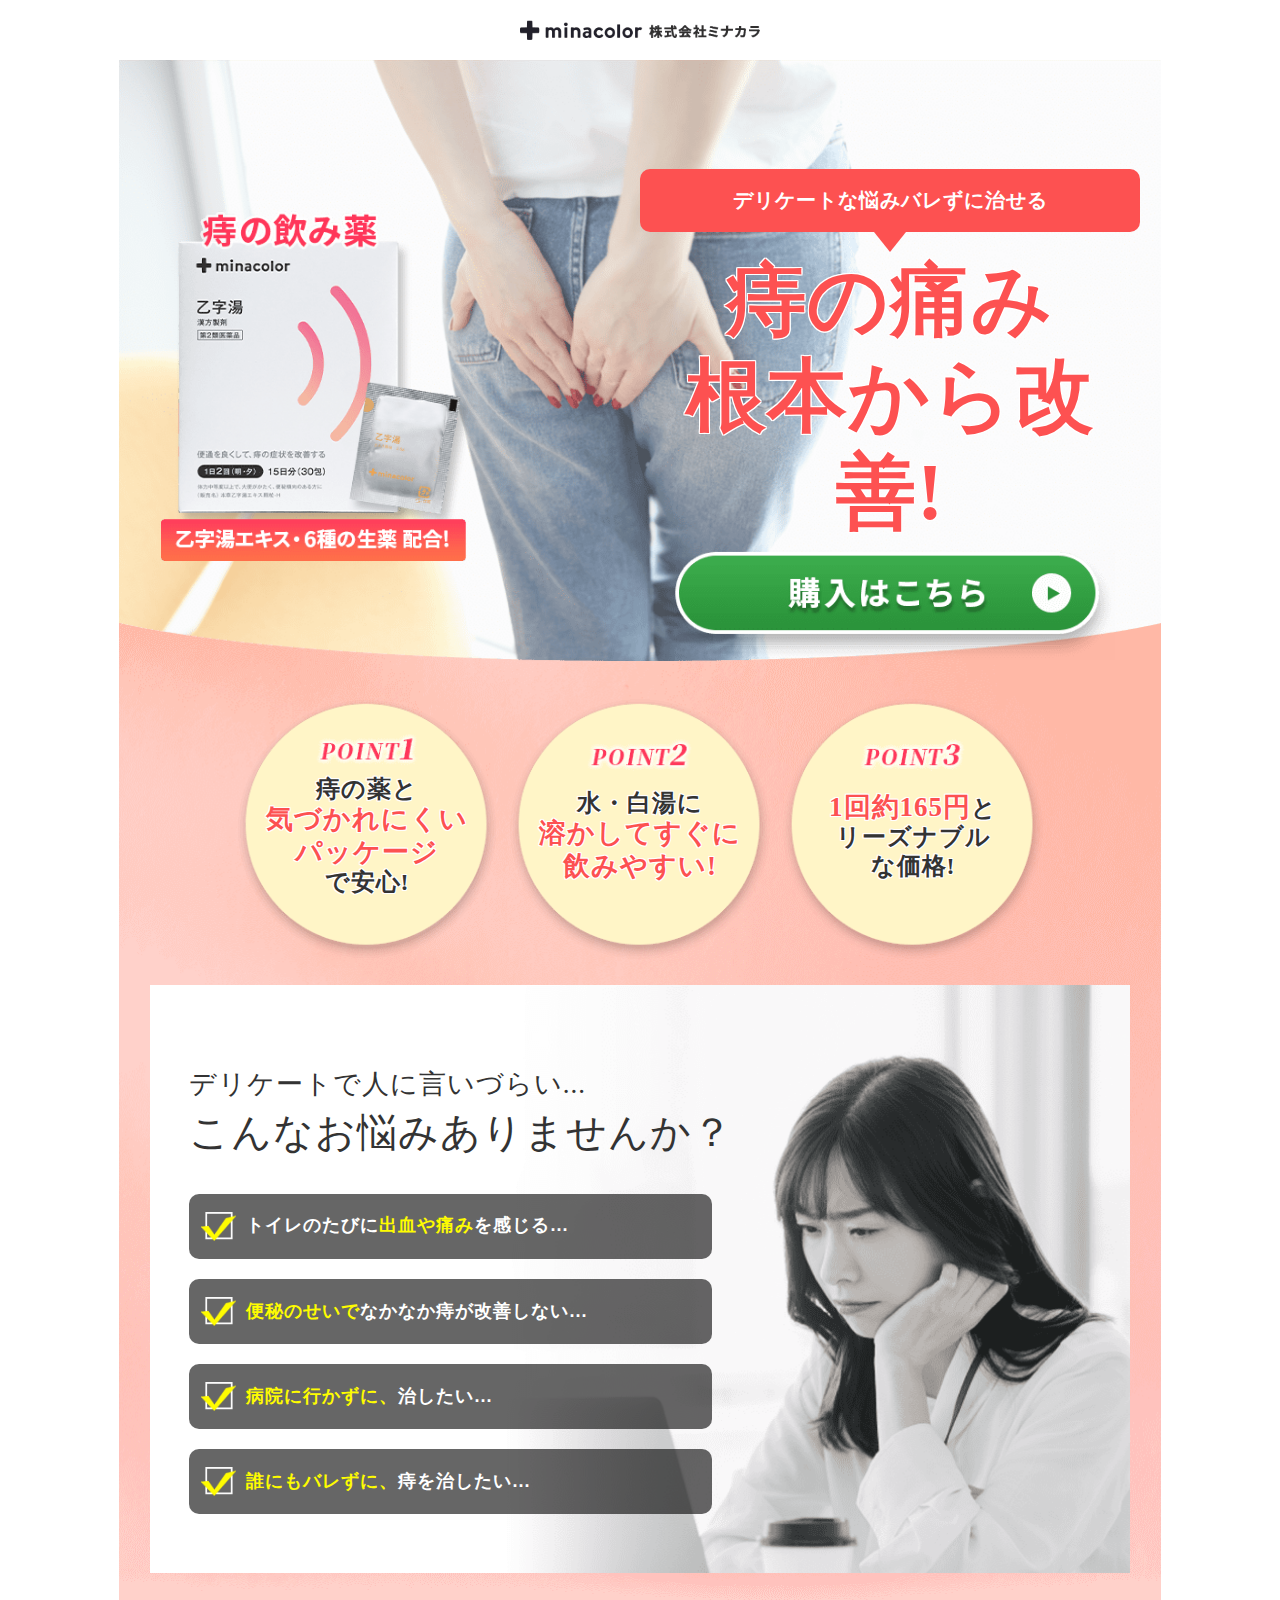
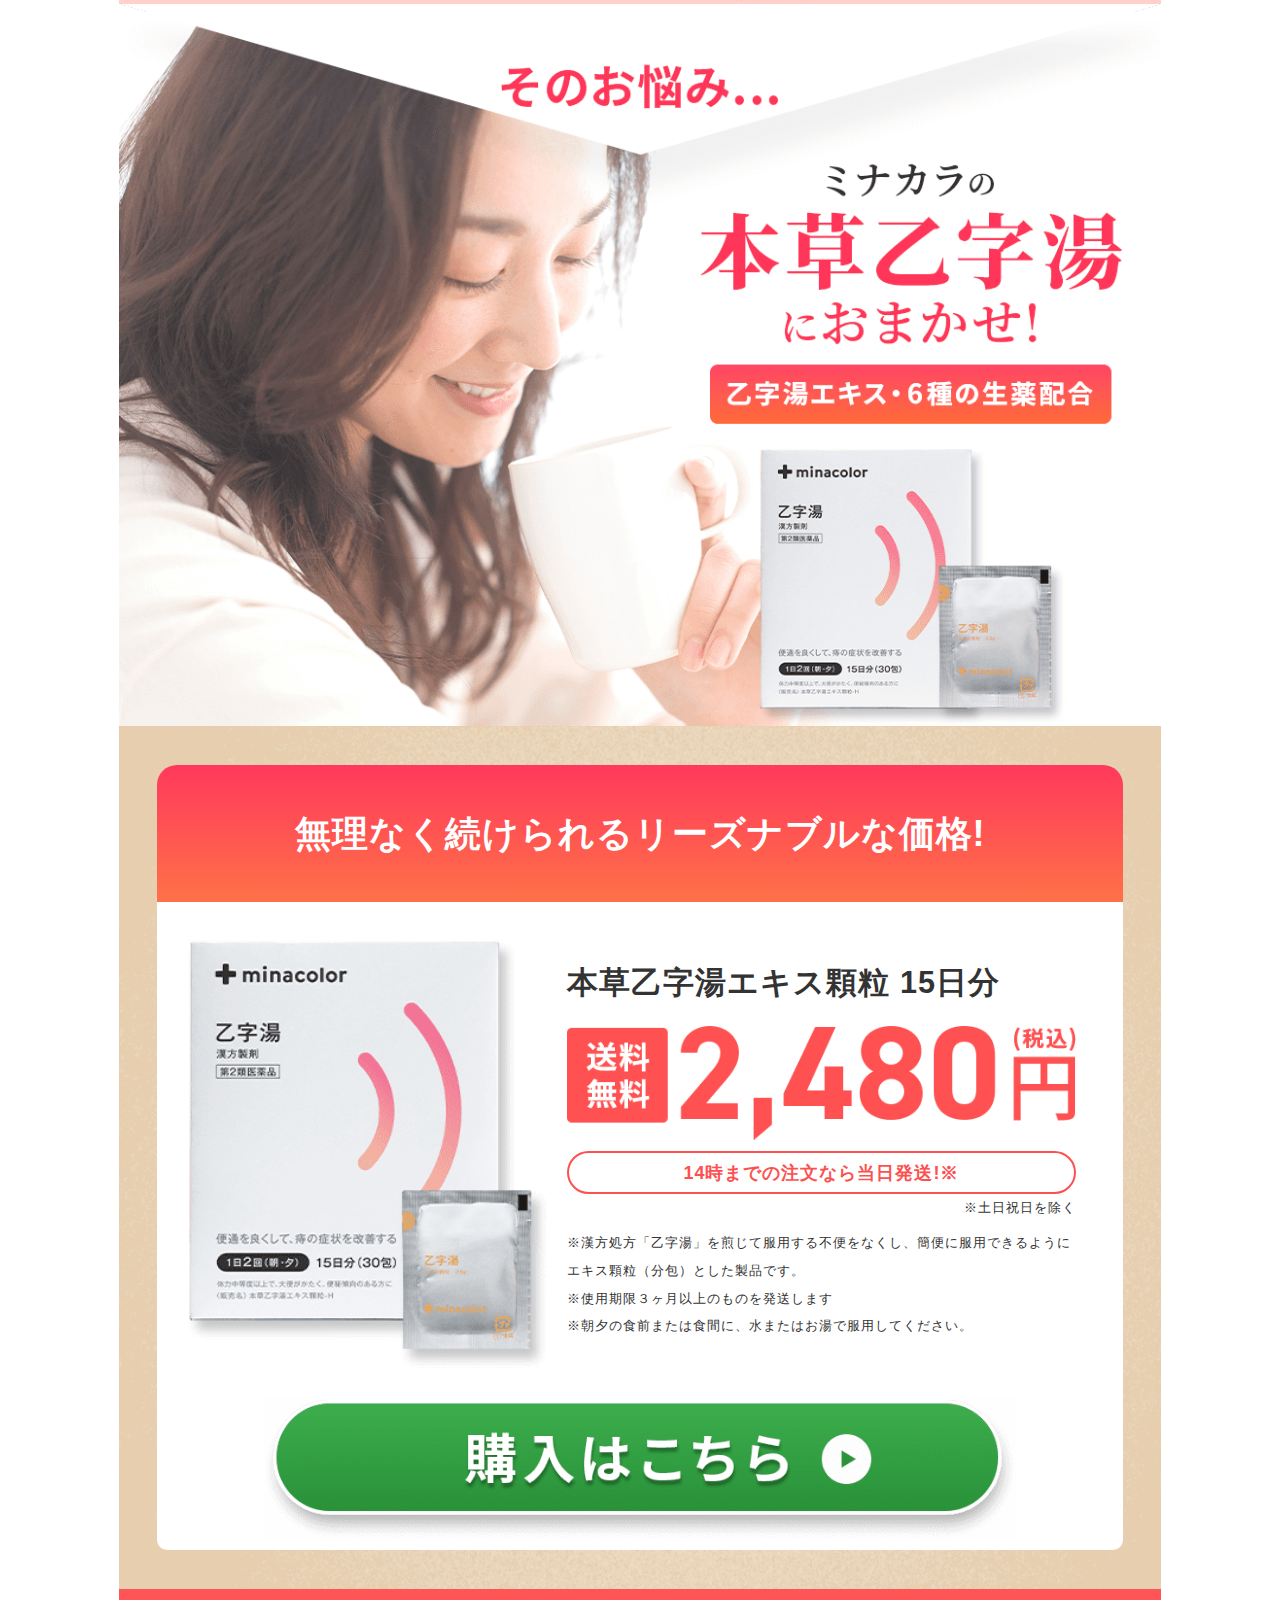
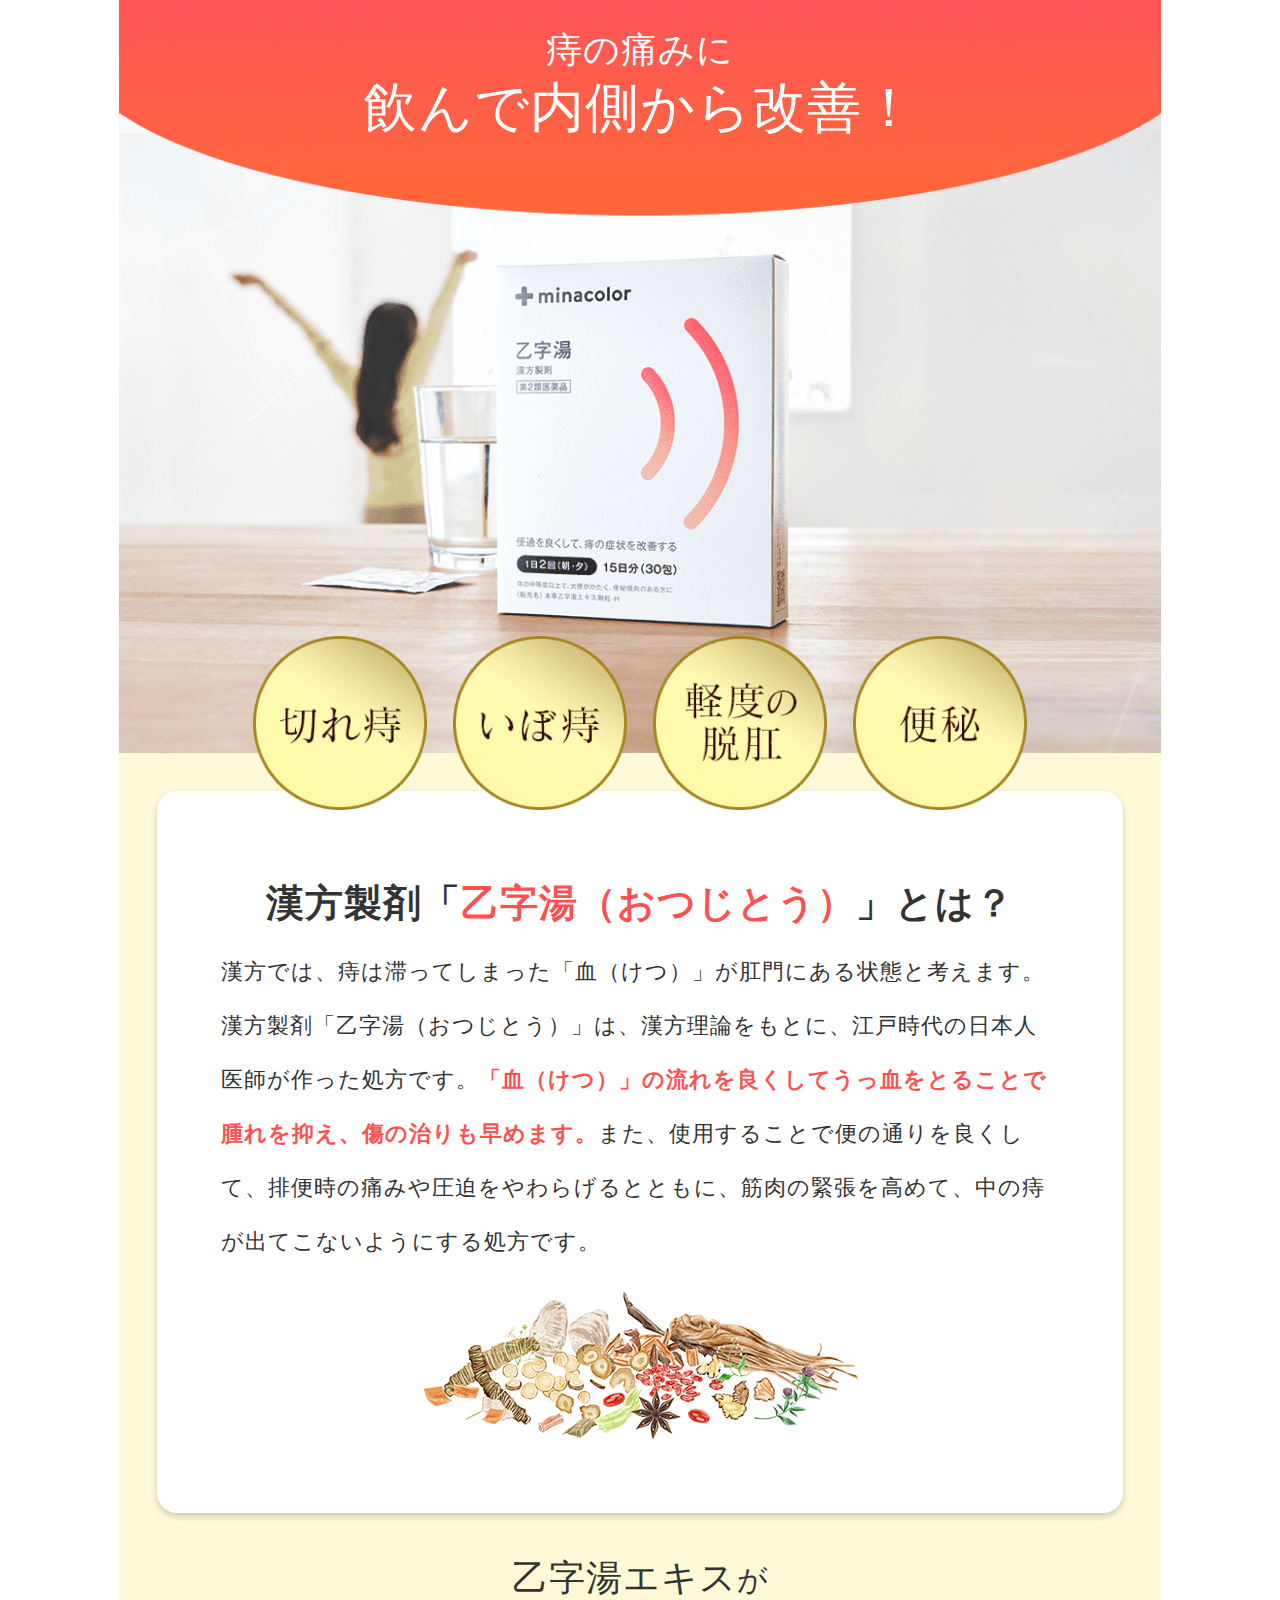
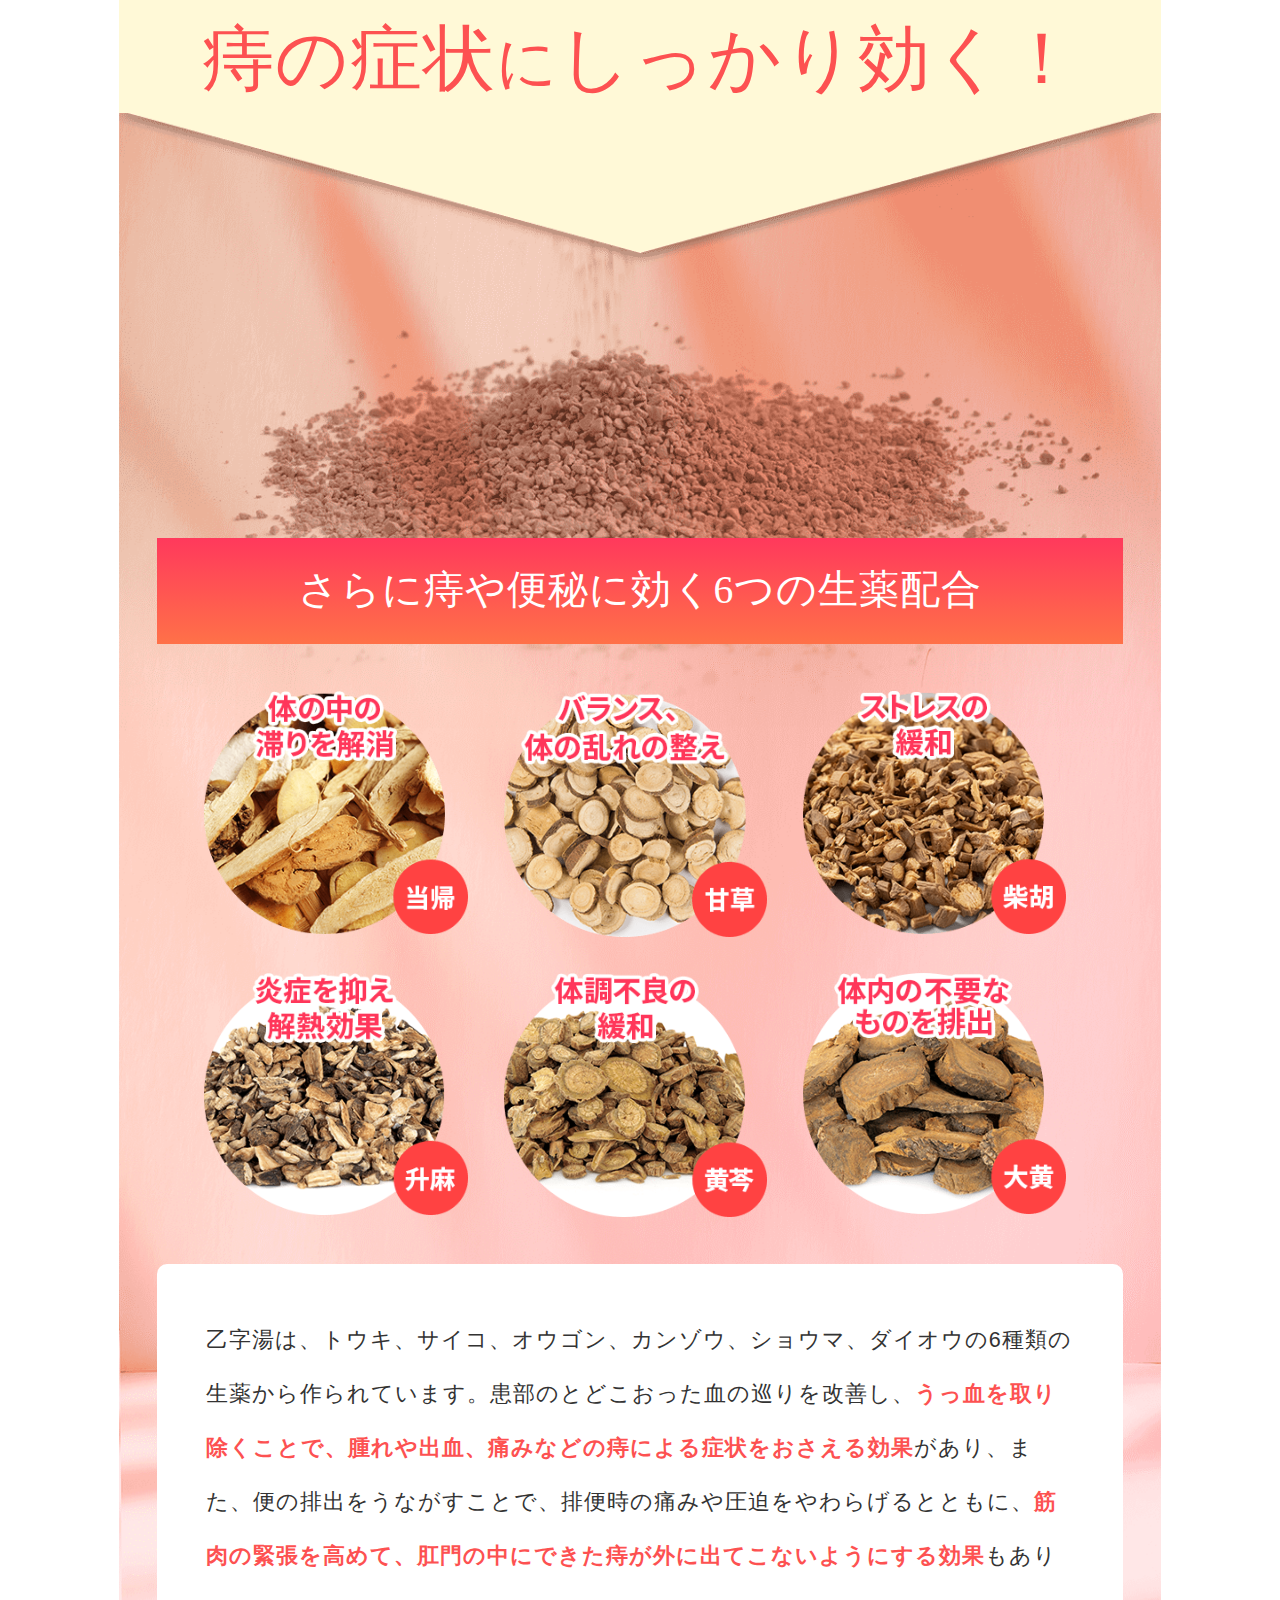
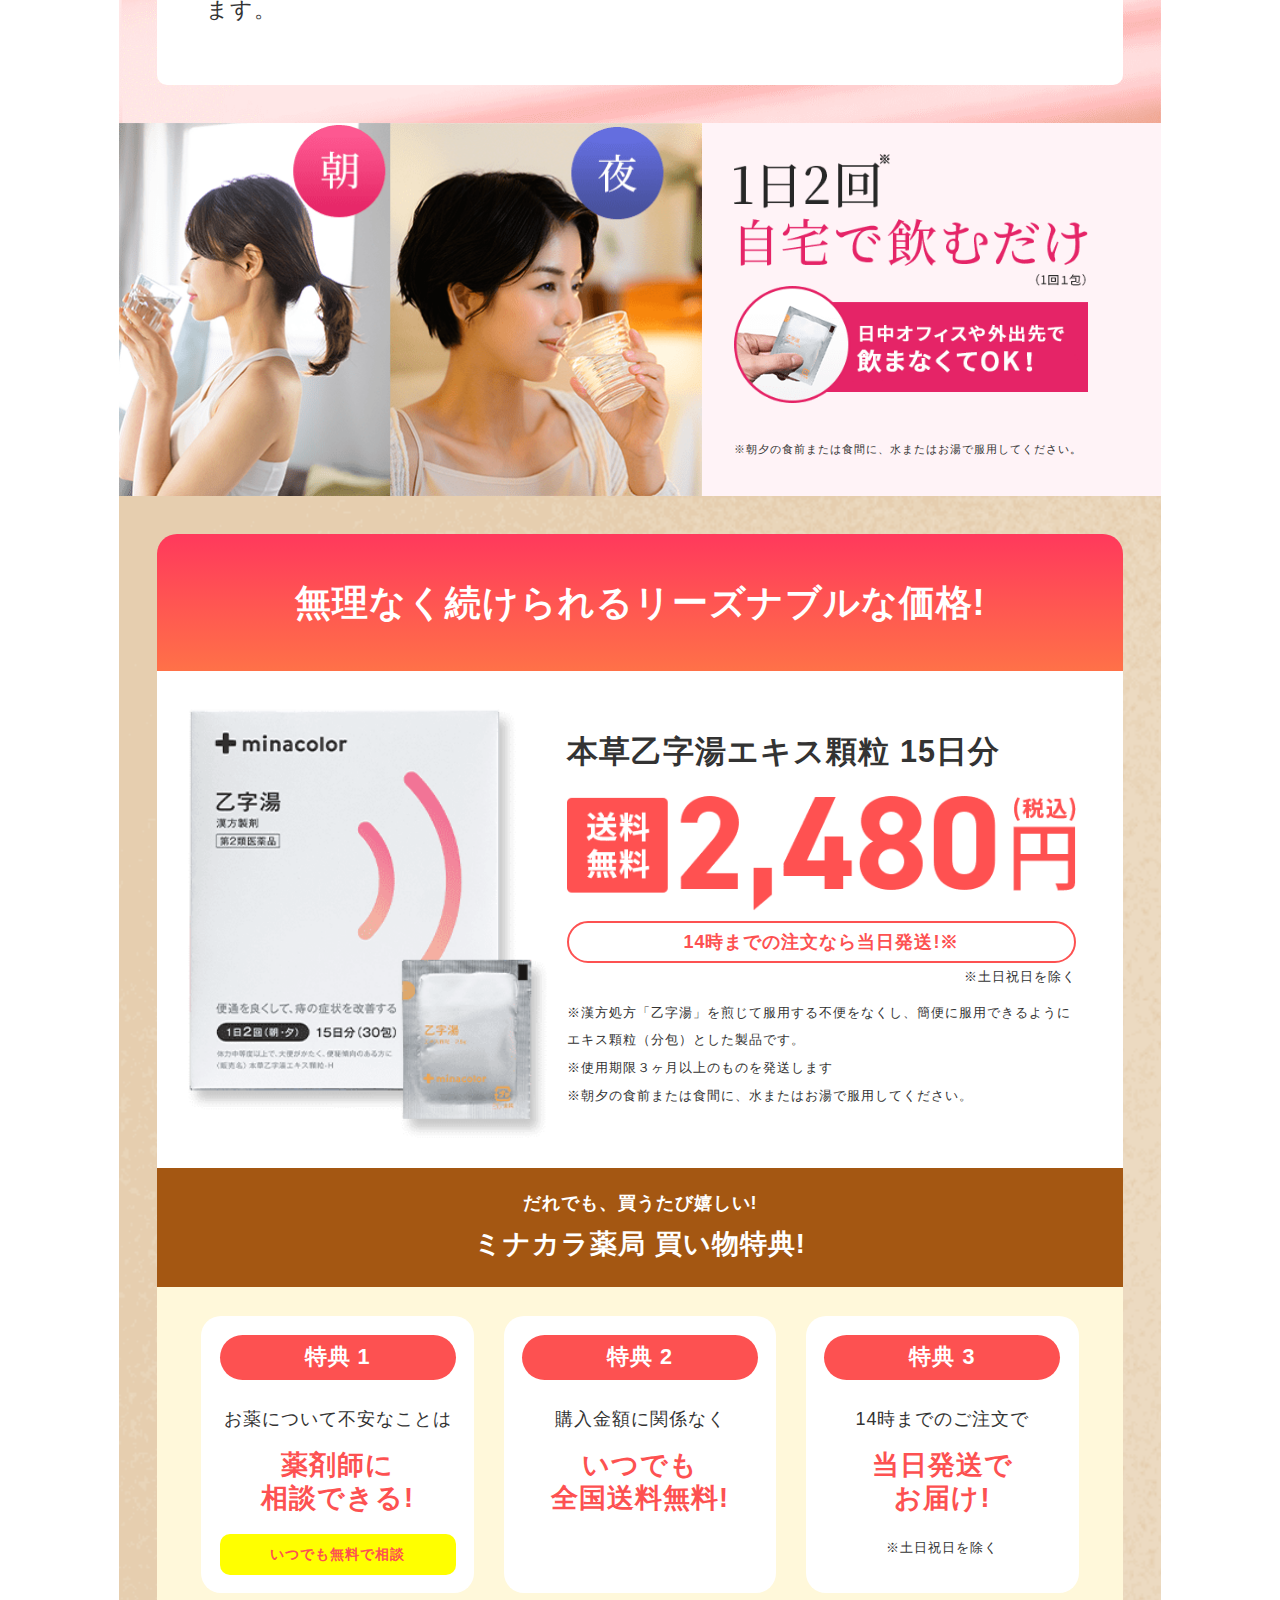
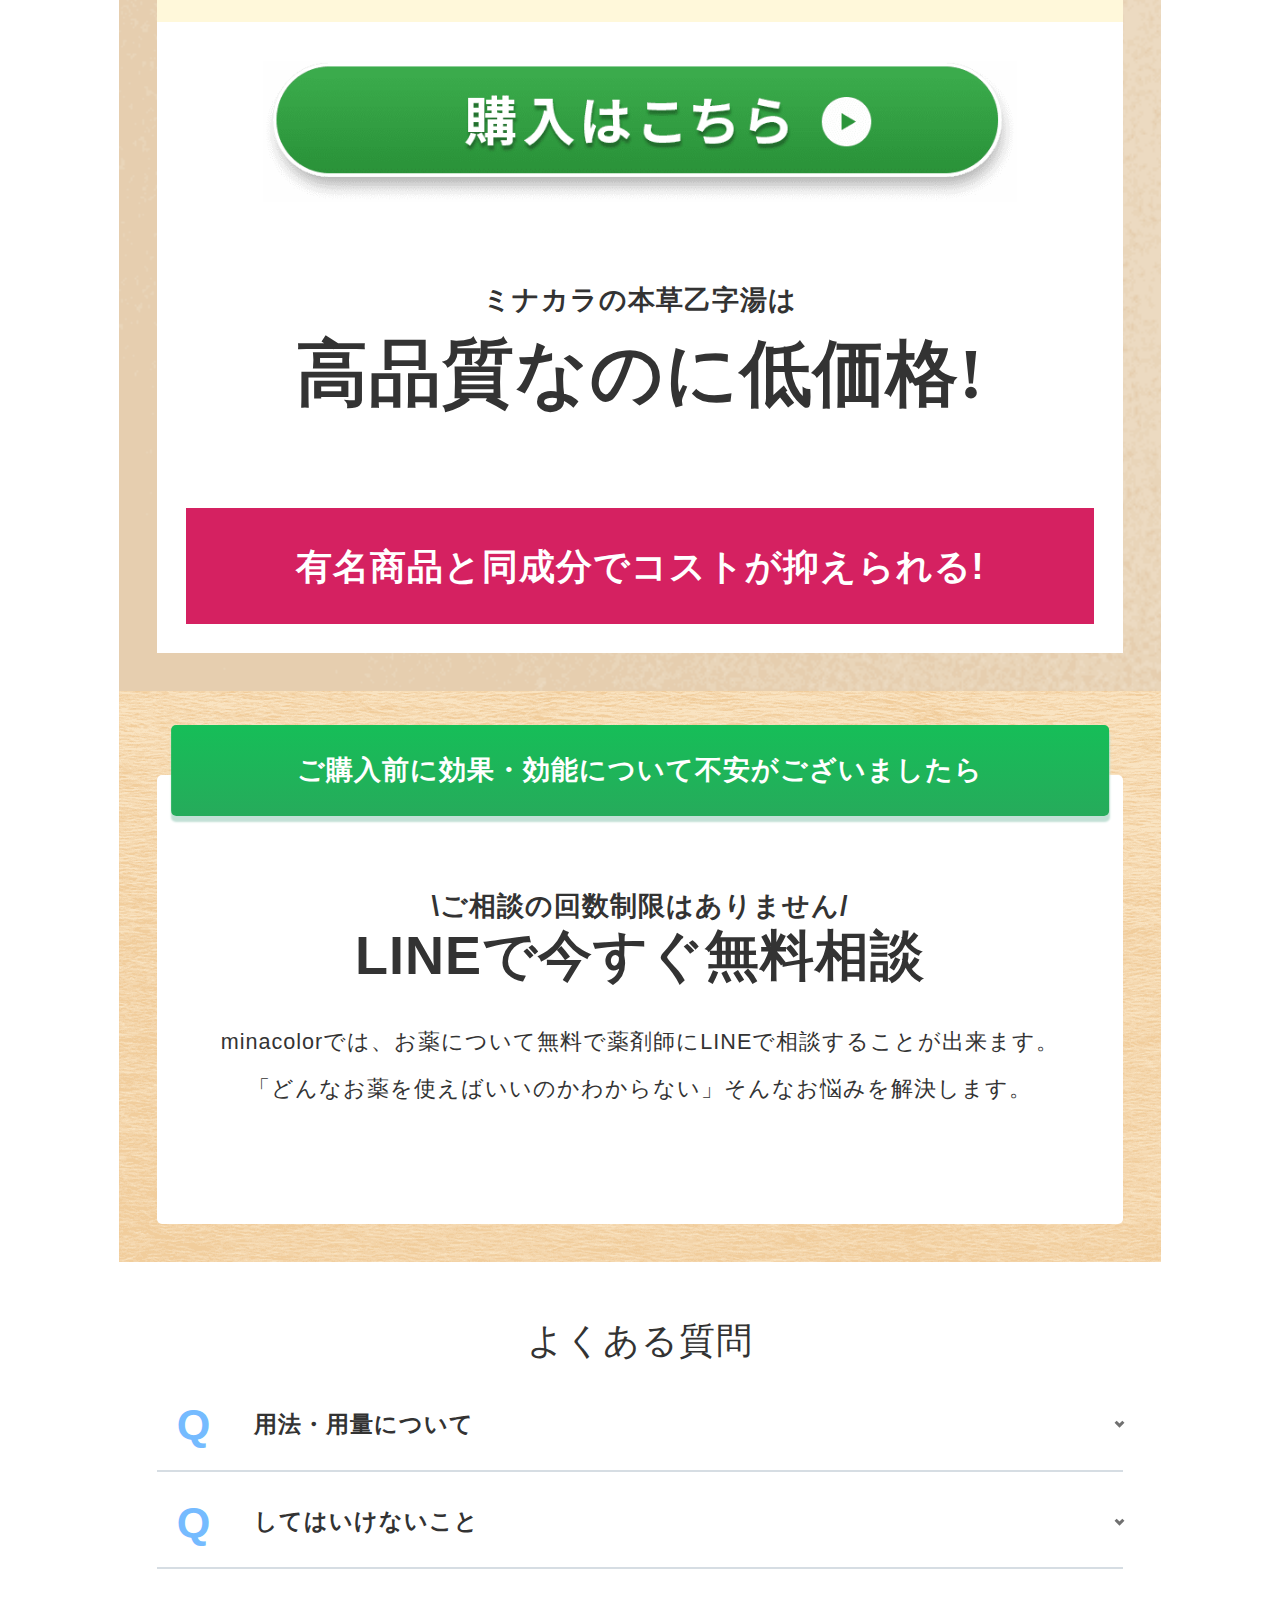
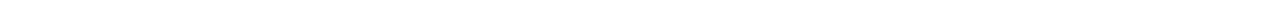
==== honzootsujiyuextract-lp/index.html @ 25ae8954 "First" ====
<!DOCTYPE html>
<html lang="ja">

<head>
  <meta charset="UTF-8">
  <meta name="viewport" content="width=device-width">
  <title>本草乙字湯エキス</title>
  <link rel="stylesheet" href="./css/theme-b31af693.css" type="text/css">
  <link rel="stylesheet" href="./css/style.css" type="text/css">
  <link rel="stylesheet" href="./js/luminous-basic.min.css" type="text/css">
  <link rel="stylesheet" type="text/css" href="./js/luminous-basic.min.css">
  <script src="https://code.jquery.com/jquery-3.3.1.js"></script>
</head>

<body>
  <div class="container lp-hemorrhoids">
    <main>
      <section class="lp-header">
        <img class="lazyload" class="lazyload" loading="lazy" src="./img/logo.png" alt="株式会社ミナカラ">
      </section>

      <section class="lp-fv">
        <img class="lazyload lp-responsive-pc" loading="lazy" src="./img/fv-pc-bg.png" alt="痔に悩む女性">
        <img class="lazyload lp-responsive-sp" loading="lazy" src="./img/fv-sp-bg.png" alt="痔に悩む女性">
        <div class="lp-pkg">
          <img class="lazyload lp-responsive-pc" loading="lazy" src="./img/fv-pc-pag.png" alt="乙字湯エキス・6種の生薬 配合!">
          <img class="lazyload lp-responsive-sp" loading="lazy" src="./img/fv-sp-pag.png" alt="乙字湯エキス・6種の生薬 配合!">
        </div>
        <div class="lp-text">
          <p>デリケートな悩みバレずに治せる</p>
          <div class="lp-triangle"></div>
          <h1>痔の痛み<br>根本から改善!</h1>
          <a href="https://minacolor.com/products/49873340000004?variant=43545227264212">
            <img class="lazyload" loading="lazy" src="./img/cta-1.png" alt="購入はこちら">
          </a>
        </div>
      </section>

      <section class="lp-trouble">
        <div class="lp-point">
          <div class="lp-point-1">
            <img class="lazyload" loading="lazy" src="./img/fv-point-01.png" alt="ポイント1">
            <p>
              痔の薬と<br>
              <span>気づかれにくい<br>
                パッケージ</span><br>
              で安心!
            </p>
          </div>
          <div class="lp-point-2">
            <img class="lazyload" loading="lazy" src="./img/fv-point-02.png" alt="ポイント2">
            <p>
              水・白湯に<br>
              <span>溶かしてすぐに<br>
                飲みやすい!</span>
            </p>
          </div>
          <div class="lp-point-3">
            <img class="lazyload" loading="lazy" src="./img/fv-point-03.png" alt="ポイント3">
            <p>
              <span>1回約165円</span>と<br>
              リーズナブル<br>
              な価格!
            </p>
          </div>
        </div>

        <div class="lp-trouble-box">
          <h2>
            デリケートで人に言いづらい...<br>
            <span>こんなお悩みありませんか？</span>
          </h2>

          <div class="lp-trouble-item-box">
            <div class="lp-trouble-item-01">
              <img class="lazyload" loading="lazy" src="./img/trouble-icon.png" alt="チェックボックス">
              <p>トイレのたびに<span>出血や痛み</span>を感じる...</p>
            </div>
            <div class="lp-trouble-item-02">
              <img class="lazyload" loading="lazy" src="./img/trouble-icon.png" alt="チェックボックス">
              <p><span>便秘のせいで</span>なかなか痔が改善しない...</p>
            </div>
            <div class="lp-trouble-item-03">
              <img class="lazyload" loading="lazy" src="./img/trouble-icon.png" alt="チェックボックス">
              <p><span>病院に行かずに、</span>治したい...</p>
            </div>
            <div class="lp-trouble-item-04">
              <img class="lazyload" loading="lazy" src="./img/trouble-icon.png" alt="チェックボックス">
              <p><span>誰にもバレずに、</span>痔を治したい...</p>
            </div>
          </div>
        </div>
      </section>

      <section class="lp-resolution">
        <div class="lp-resolution-inner">
          <img class="lazyload lp-responsive-pc" loading="lazy" src="./img/solution-pc.png" alt="ミナカラの本草乙字湯におまかせ！">
          <img class="lazyload lp-responsive-sp" loading="lazy" src="./img/solution-sp.png" alt="ミナカラの本草乙字湯におまかせ！">
        </div>
      </section>

      <section class="lp-offer">
        <h2>無理なく続けられるリーズナブルな価格!</h2>

        <div class="lp-offer-box">

          <div class="lp-offer-inner">
            <img class="lazyload" loading="lazy" src="./img/offer-pak.png" alt="乙字湯">

            <div class="lp-offer-inner-text">
              <h3>本草乙字湯エキス顆粒 15日分</h3>
              <img class="lazyload lp-responsive-pc" loading="lazy" src="./img/offer-pc-money.png" alt="購入はこちら">
              <img class="lazyload lp-responsive-sp" loading="lazy" src="./img/offer-sp-money.png" alt="購入はこちら">
              <div class="lp-offer-inner-text-box lp-responsive-pc">
                <div class="lp-offer-inner-text-point">
                  <p>14時までの注文なら当日発送!※</p>
                  <span>※土日祝日を除く</span>
                </div>

                <ul>
                  <li>※漢方処方「乙字湯」を煎じて服用する不便をなくし、簡便に服用できるようにエキス顆粒（分包）とした製品です。</li>
                  <li>※使用期限３ヶ月以上のものを発送します</li>
                  <li>※朝夕の食前または食間に、水またはお湯で服用してください。</li>
                </ul>

              </div>
            </div>
          </div>
        </div>

        <div class="lp-offer-annotation-box lp-responsive-sp">
          <div class="lp-offer-inner-text-point">
            <p>14時までの注文なら当日発送!※</p>
            <span>※土日祝日を除く</span>
          </div>

          <ul>
            <li>※漢方処方「乙字湯」を煎じて服用する不便をなくし、簡便に服用できるようにエキス顆粒（分包）とした製品です。</li>
            <li>※使用期限３ヶ月以上のものを発送します</li>
            <li>※朝夕の食前または食間に、水またはお湯で服用してください。</li>
          </ul>
        </div>

        <div class="lp-offer-cta">
          <a href="https://minacolor.com/products/49873340000004?variant=43545227264212">
            <img class="lazyload" loading="lazy" src="./img/offer-pc-cta.png">
          </a>
        </div>
      </section>

      <section class="lp-about">
        <div class="lp-about-title">

          <img class="lazyload" loading="lazy" src="./img/about-bg.png" alt="乙字湯">

          <div class="lp-about-title-inner">
            <h2><span>痔の痛みに</span><br>飲んで内側から改善！</h2>

            <div class="lp-about-point-box">
              <div class="lp-about-point-item">
                <img loading="lazy" src="./img/about-point-hemorrhoids.png" alt="切れ痔">
              </div>

              <div class="lp-about-point-item">
                <img loading="lazy" src="./img/about-point-warthemorrhoids.png" alt="いぼ痔">
              </div>

              <div class="lp-about-point-item">
                <img loading="lazy" src="./img/about-point-prolapse.png" alt="軽度の脱肛">
              </div>

              <div class="lp-about-point-item">
                <img loading="lazy" src="./img/about-point-constipation.png" alt="便秘">
              </div>

            </div>
          </div>
        </div>

        <div class="lp-about-explanation">
          <h3>漢方製剤「<span>乙字湯（おつじとう）</span>」とは？</h3>

          <p>
            漢方では、痔は滞ってしまった「血（けつ）」が肛門にある状態と考えます。漢方製剤「乙字湯（おつじとう）」は、漢方理論をもとに、江戸時代の日本人医師が作った処方です。<span>「血（けつ）」の流れを良くしてうっ血をとることで腫れを抑え、傷の治りも早めます。</span>また、使用することで便の通りを良くして、排便時の痛みや圧迫をやわらげるとともに、筋肉の緊張を高めて、中の痔が出てこないようにする処方です。
          </p>

          <img class="lazyload" loading="lazy" src="./img/about-item.png" alt="漢方">
        </div>


        <div class="lp-about-conclusion-end">
          <p>乙字湯エキス<small>が</small><br><span>痔の症状<small>に</small>しっかり効く！</span></p>
        </div>

      </section>


      <section class="lp-efficacy">
        <div class="lp-efficacy-inner">
          <div class="lp-efficacy-inner-title">
            <p>さらに痔や便秘に効く6つの生薬配合</p>
          </div>

          <div class="lp-efficacy-inner-item">
            <img class="lazyload" loading="lazy" src="./img/efficacy-touki.png" alt="体の中の滞りを解消">
            <img class="lazyload" loading="lazy" src="./img/efficacy-amagusa.png" alt="バランス、体の乱れの整え">
            <img class="lazyload" loading="lazy" src="./img/efficacy-kochou.png" alt="ストレスの緩和">
            <img class="lazyload" loading="lazy" src="./img/efficacy-benma.png" alt="解熱効果">
            <img class="lazyload" loading="lazy" src="./img/efficacy-ougon.png" alt="体調不良の緩和">
            <img class="lazyload" loading="lazy" src="./img/efficacy-daiou.png" alt="体内の不要なものを排出">
          </div>

          <div class="lp-efficacy-explanation">
            <p>乙字湯は、トウキ、サイコ、オウゴン、カンゾウ、ショウマ、ダイオウの6種類の生薬から作られています。患部のとどこおった血の巡りを改善し、<span>うっ血を取り除くことで、腫れや出血、痛みなどの痔による症状をおさえる効果</span>があり、また、便の排出をうながすことで、排便時の痛みや圧迫をやわらげるとともに、<span>筋肉の緊張を高めて、肛門の中にできた痔が外に出てこないようにする効果</span>もあります。</p>
          </div>
        </div>
      </section>

      <section class="lp-method">
        <div class="lp-method-img">
          <img class="lazyload lp-responsive-pc" loading="lazy" src="./img/method-pc.png" alt="朝夜の2回飲むだけ">
          <img class="lazyload lp-responsive-sp" loading="lazy" src="./img/method-sp.png" alt="朝夜の2回飲むだけ">
        </div>

        <div class="lp-method-text">
          <h2>
            <img class="lazyload lp-responsive-pc" loading="lazy" src="./img/method-pc-text.png" alt="1日2回自宅で飲むだけ">
            <img class="lazyload lp-responsive-sp" loading="lazy" src="./img/method-sp-text.png" alt="1日2回自宅で飲むだけ">
          </h2>
          <img class="lazyload" loading="lazy" src="./img/method-item.png" alt="日中オフィスや外出先で飲まなくてOK">
          <p>※朝夕の食前または食間に、水またはお湯で服用してください。</p>

        </div>
      </section>

      <section class="lp-offer lp-offer-second">
        <h2>無理なく続けられるリーズナブルな価格!</h2>
        <div class="lp-offer-box">
          <div class="lp-offer-inner">
            <img class="lazyload" loading="lazy" src="./img/offer-pak.png" alt="乙字湯">
            <div class="lp-offer-inner-text">
              <h3>本草乙字湯エキス顆粒 15日分</h3>
              <img class="lazyload lp-responsive-pc" loading="lazy" src="./img/offer-pc-money.png" alt="送料無料2480円">
              <img class="lazyload lp-responsive-sp" loading="lazy" src="./img/offer-sp-money.png" alt="送料無料2480円">
              <div class="lp-offer-inner-text-box lp-responsive-pc">
                <div class="lp-offer-inner-text-point">
                  <p>14時までの注文なら当日発送!※</p>
                  <span>※土日祝日を除く</span>
                </div>
                <ul>
                  <li>※漢方処方「乙字湯」を煎じて服用する不便をなくし、簡便に服用できるようにエキス顆粒（分包）とした製品です。</li>
                  <li>※使用期限３ヶ月以上のものを発送します</li>
                  <li>※朝夕の食前または食間に、水またはお湯で服用してください。</li>
                </ul>
              </div>
            </div>
          </div>
        </div>

        <div class="lp-offer-annotation-box lp-responsive-sp">
          <div class="lp-offer-inner-text-point">
            <p>14時までの注文なら当日発送!※</p>
            <span>※土日祝日を除く</span>
          </div>

          <ul>
            <li>※漢方処方「乙字湯」を煎じて服用する不便をなくし、簡便に服用できるようにエキス顆粒（分包）とした製品です。</li>
            <li>※使用期限３ヶ月以上のものを発送します</li>
            <li>※朝夕の食前または食間に、水またはお湯で服用してください。</li>
          </ul>
        </div>

        <div class="lp-offer-benefits">

          <h3>だれでも、買うたび嬉しい!<br><span>ミナカラ薬局 買い物特典!</span></h3>

          <div class="lp-offer-benefits-box">
            <div class="lp-offer-benefits-item">
              <p class="lp-offer-benefits-no">特典 1</p>
              <p class="lp-offer-benefits-text">お薬について不安なことは</p>
              <p class="lp-offer-benefits-main-text">薬剤師に<br>相談できる!</p>
              <p class="lp-offer-benefits-free">いつでも無料で相談</p>
            </div>

            <div class="lp-offer-benefits-item">
              <p class="lp-offer-benefits-no">特典 2</p>
              <p class="lp-offer-benefits-text">購入金額に関係なく</p>
              <p class="lp-offer-benefits-main-text">いつでも<br>全国送料無料!</p>
            </div>

            <div class="lp-offer-benefits-item">
              <p class="lp-offer-benefits-no">特典 3</p>
              <p class="lp-offer-benefits-text">14時までのご注文で</p>
              <p class="lp-offer-benefits-main-text">当日発送で<br>お届け!</p>
              <p class="lp-offer-benefits-annotation">※土日祝日を除く</p>
            </div>
          </div>
        </div>

        <div class="lp-offer-cta">
          <a href="https://minacolor.com/products/49873340000004?variant=43545227264212">
            <img class="lazyload" loading="lazy" src="./img/offer-pc-cta.png" alt="購入はこちら">
          </a>
        </div>

        <div class="lp-offer-graph">
          <h3>ミナカラの本草乙字湯は<br><span>高品質なのに低価格!</span></h3>
          <img class="lazyload" loading="lazy" src="./img/offer-graph.png" alt="高品質なのに低価格">
          <p>有名商品と同成分でコストが抑えられる!</p>
        </div>

      </section>

      <section class="lp-line">
        <h2>ご購入前に効果・効能について不安がございましたら</h2>

        <div class="lp-line-box">
          <div class="lp-line-text">
            <p class="lp-line-title">\ご相談の回数制限はありません/<br><span>LINEで今すぐ無料相談</span></p>
            <p class="lp-line-explanatory">
              minacolorでは、お薬について無料で薬剤師にLINEで相談することが出来ます。<br>
              「どんなお薬を使えばいいのかわからない」そんなお悩みを解決します。
            </p>
          </div>
          <div class="lp-line-cta">
            <a class="zoom_normal lp-responsive-pc" href="./img/minakara-line-qr.png">
              <img class="lazyload" loading="lazy" src="./img/line-cta.png" alt="まずは薬剤師に相談する">
            </a>
            <a class="lp-responsive-sp" href="https://page.line.me/507vawbl?openQrModal=true">
              <img class="lazyload" loading="lazy" src="./img/line-cta.png" alt="まずは薬剤師に相談する">
            </a>
          </div>
        </div>
      </section>

      <section class="lp-faq">

        <h2>よくある質問</h2>

        <details class="lp-faq-item">
          <summary>用法・用量について</summary>
          <p>次の量を1日2回朝夕の食前または食間に、水または白湯にて服用すること。<br>
            年齢：1回量：1日服用回数<br>
            大人(15歳以上)：1包：2回<br>
            7歳以上15歳未満：2/3包：2回<br>
            4歳以上7歳未満：1/2包：2回<br>
            2歳以上4歳未満：1/3包：2回<br>
            2歳未満：1/4包：2回<br>
            <用法・用量に関連する注意><br>
              (1)小児に服用させる場合には、保護者の指導監督のもとに服用させること。<br>
              (2)1歳未満の乳児には、医師の診療を受けさせることを優先し、やむを得ない場合にのみ服用させること。
          </p>
        </details>
        <details class="lp-faq-item">
          <summary>してはいけないこと</summary>
          <p>
            1.次の人は服用しないこと生後3ヵ月未満の乳児。<br>
            2.本剤を服用している間は、次の医薬品を服用しないこと他の瀉下薬(下剤)<br>
            3.授乳中の人は本剤を服用しないか、本剤を服用する場合は授乳を避けること<br>
          </p>
        </details>

      </section>
      <!-- ------------------------- -->
    </main>
  </div>

  <script src="./js/luminous.min.js"></script>
  <script>new Luminous(document.querySelector(".zoom_normal"));</script>
</body>

</html>
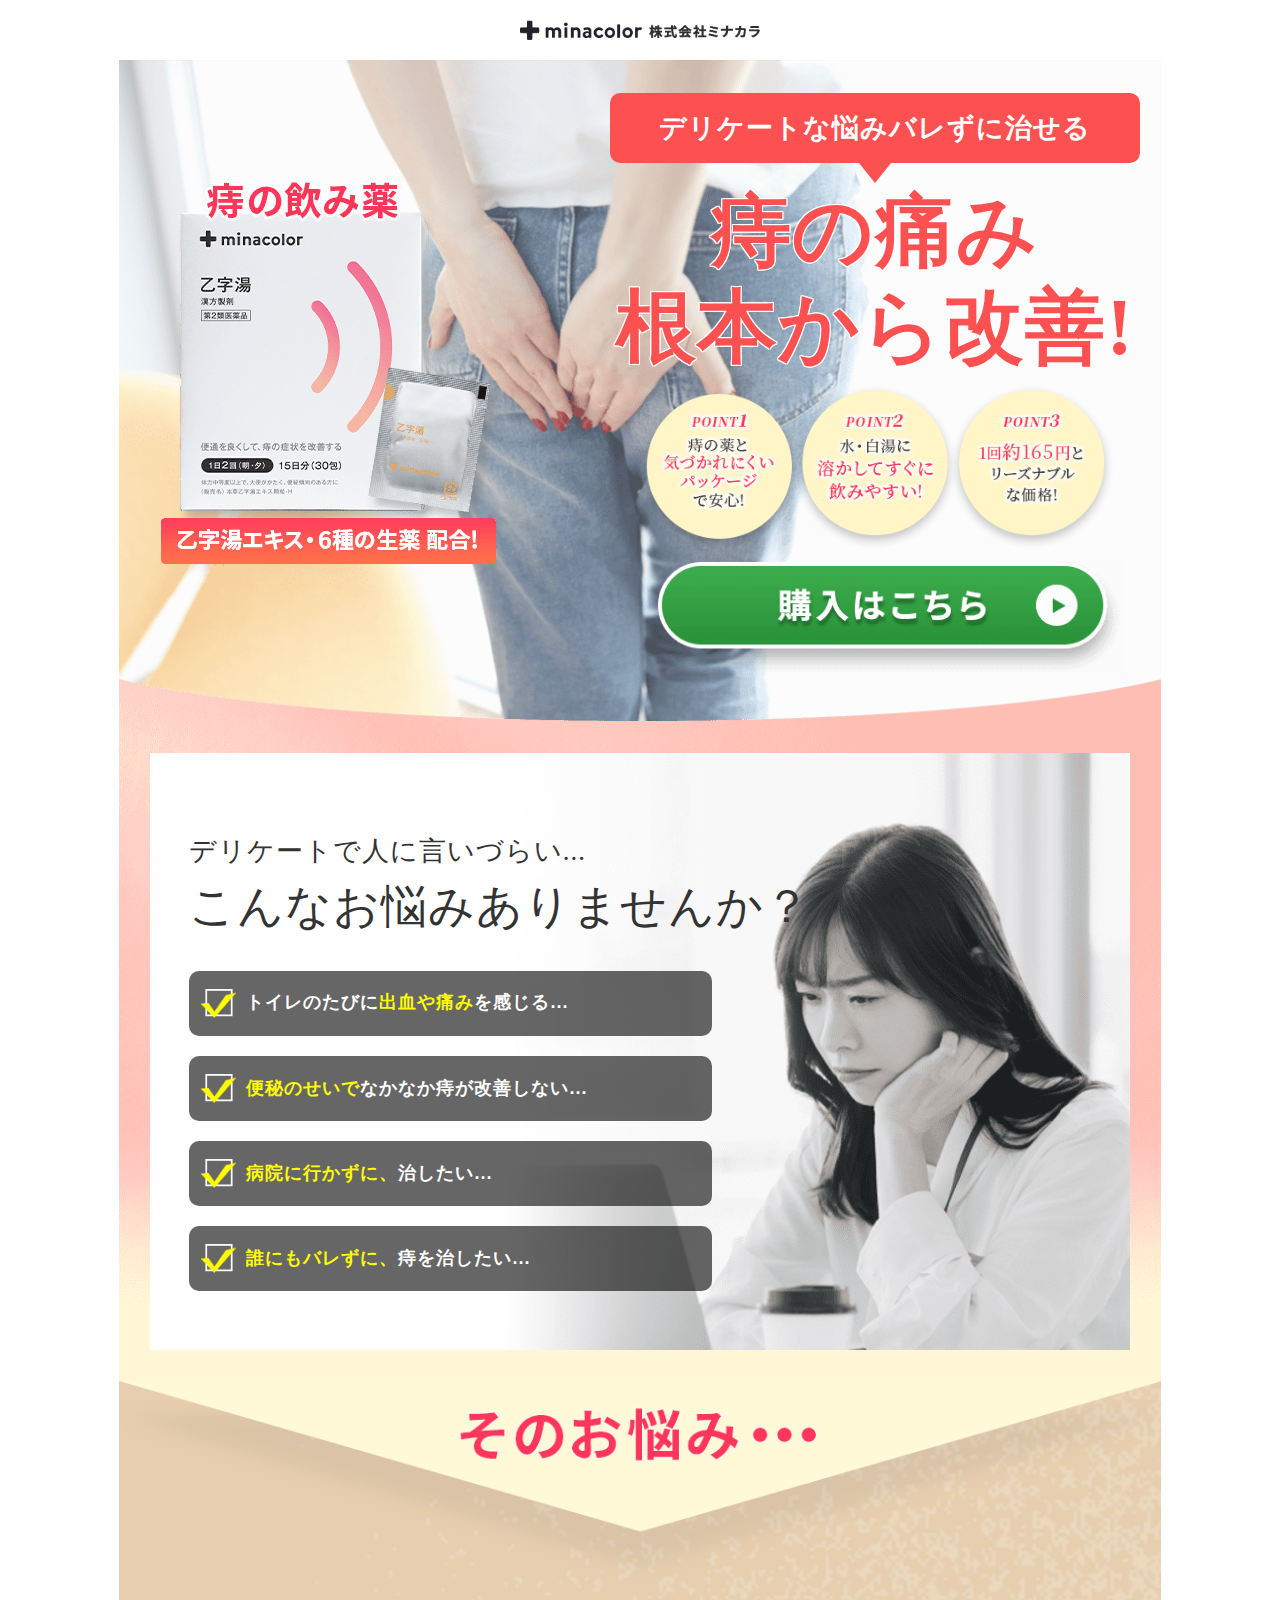
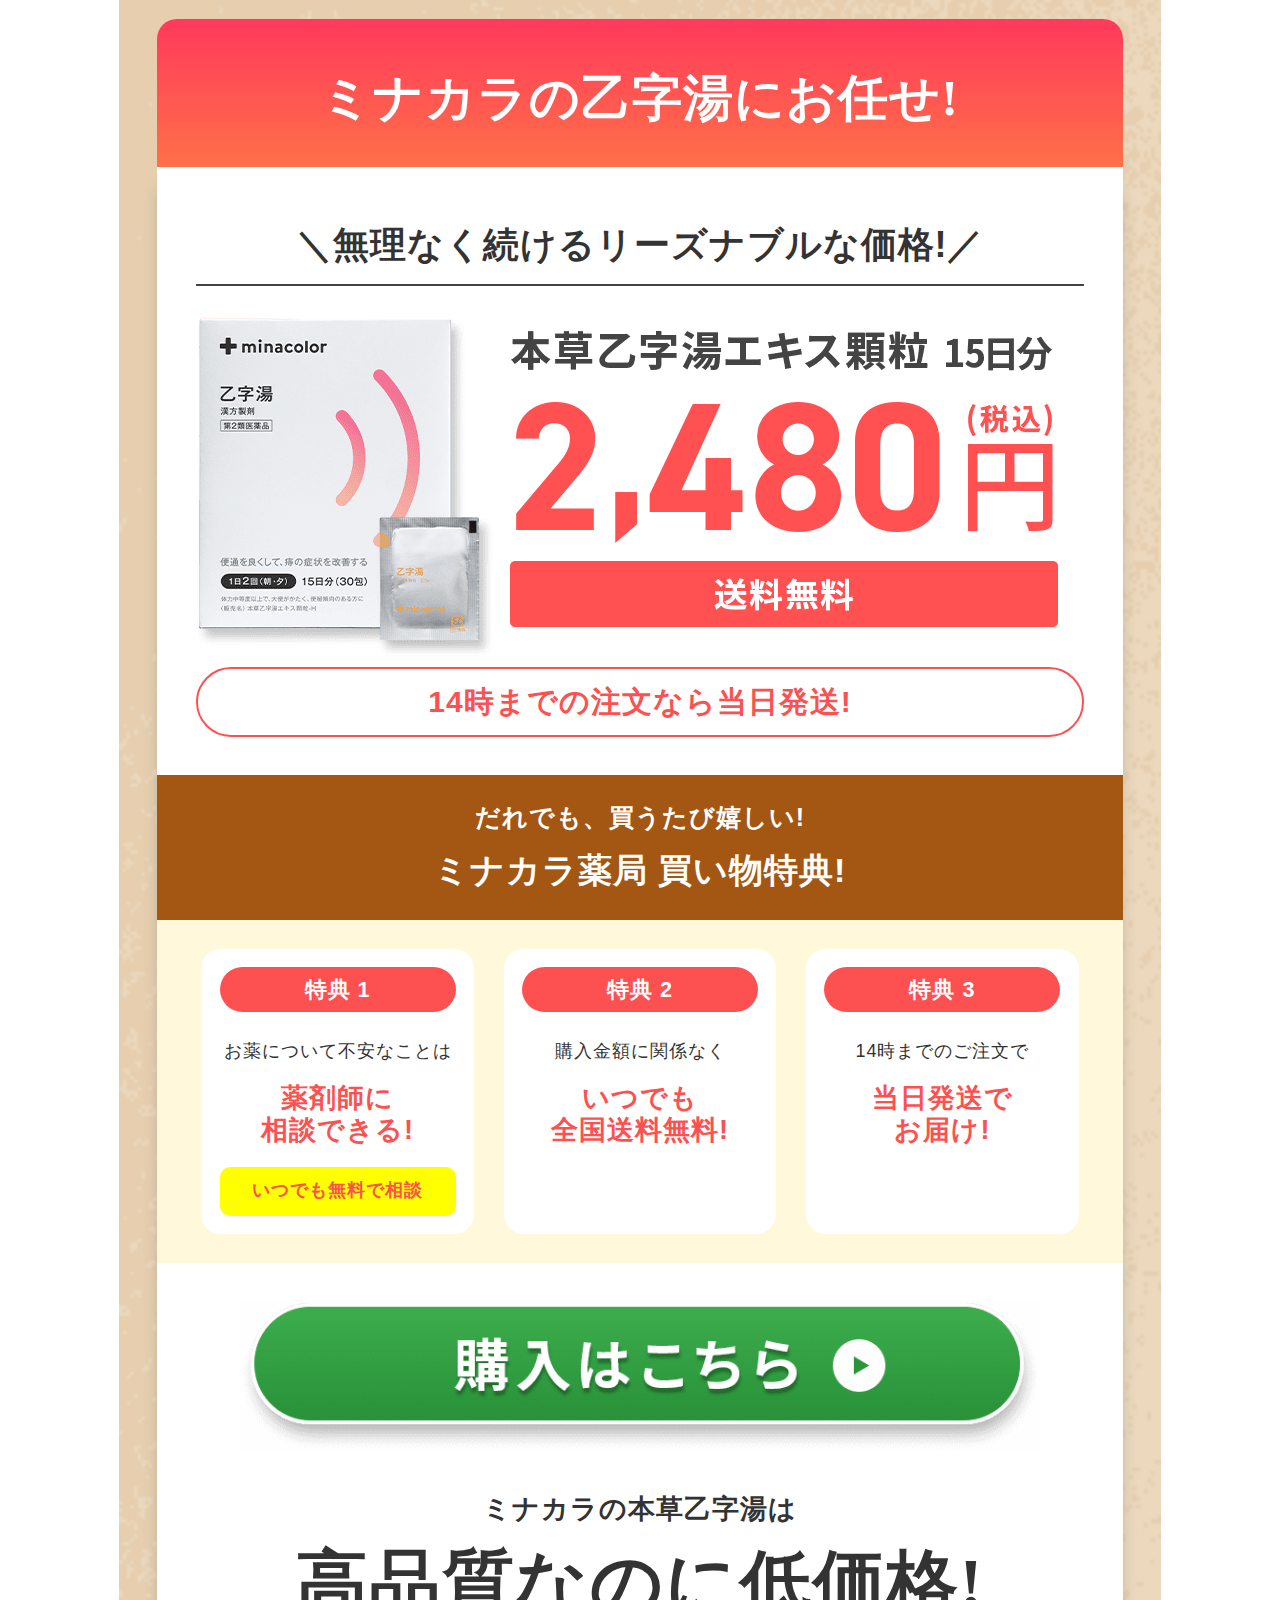
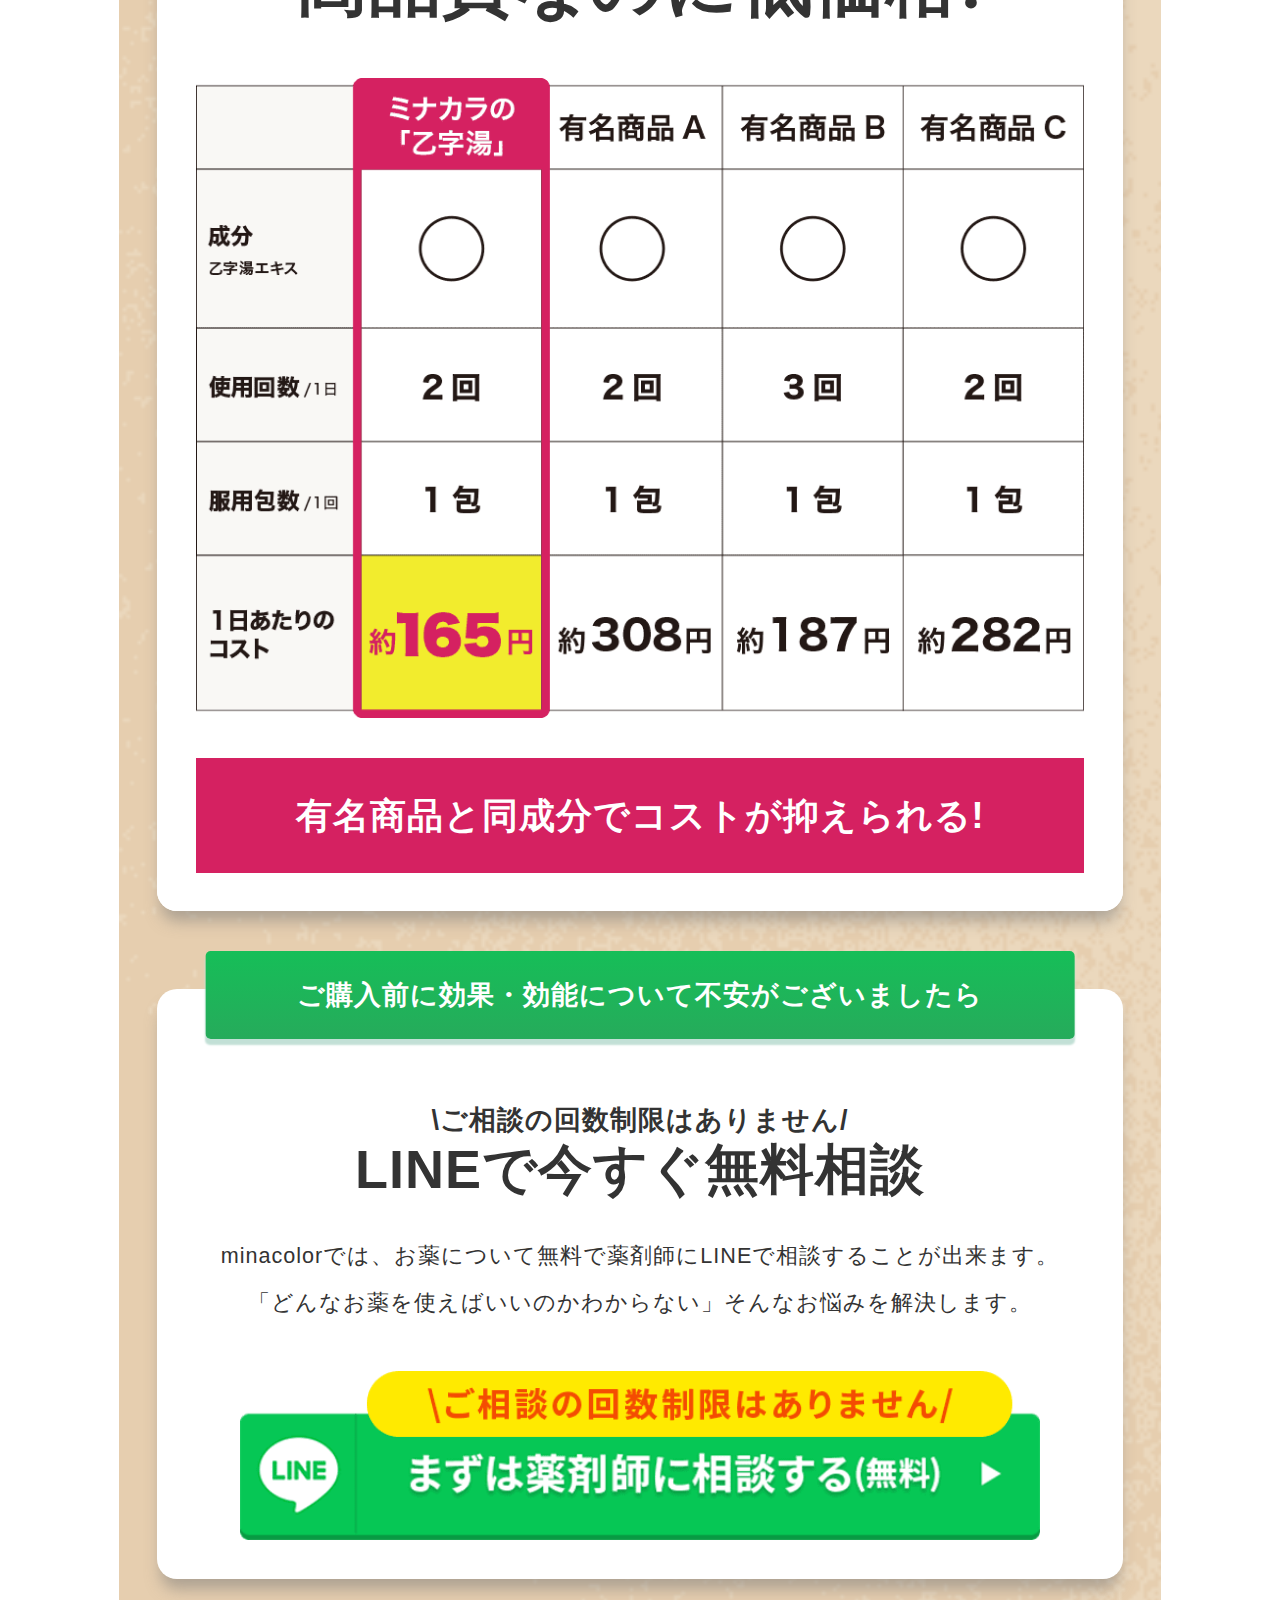
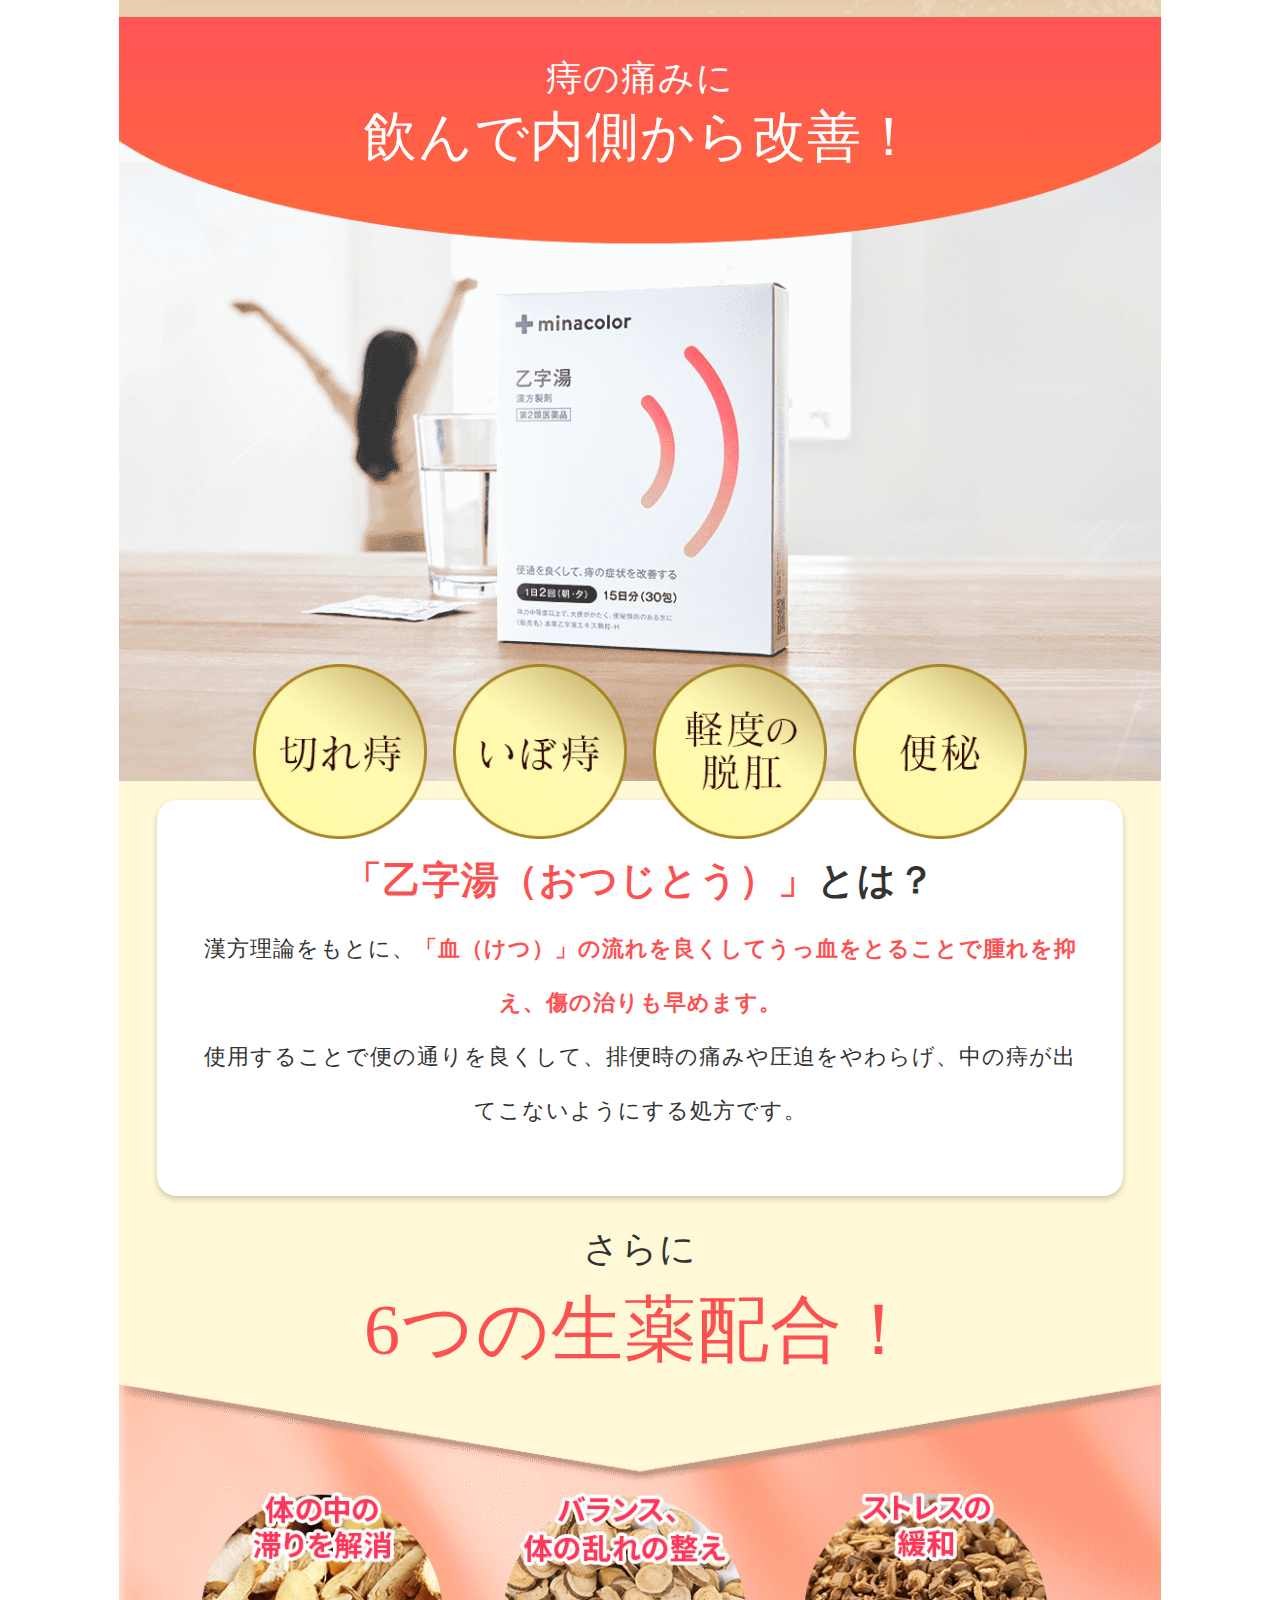
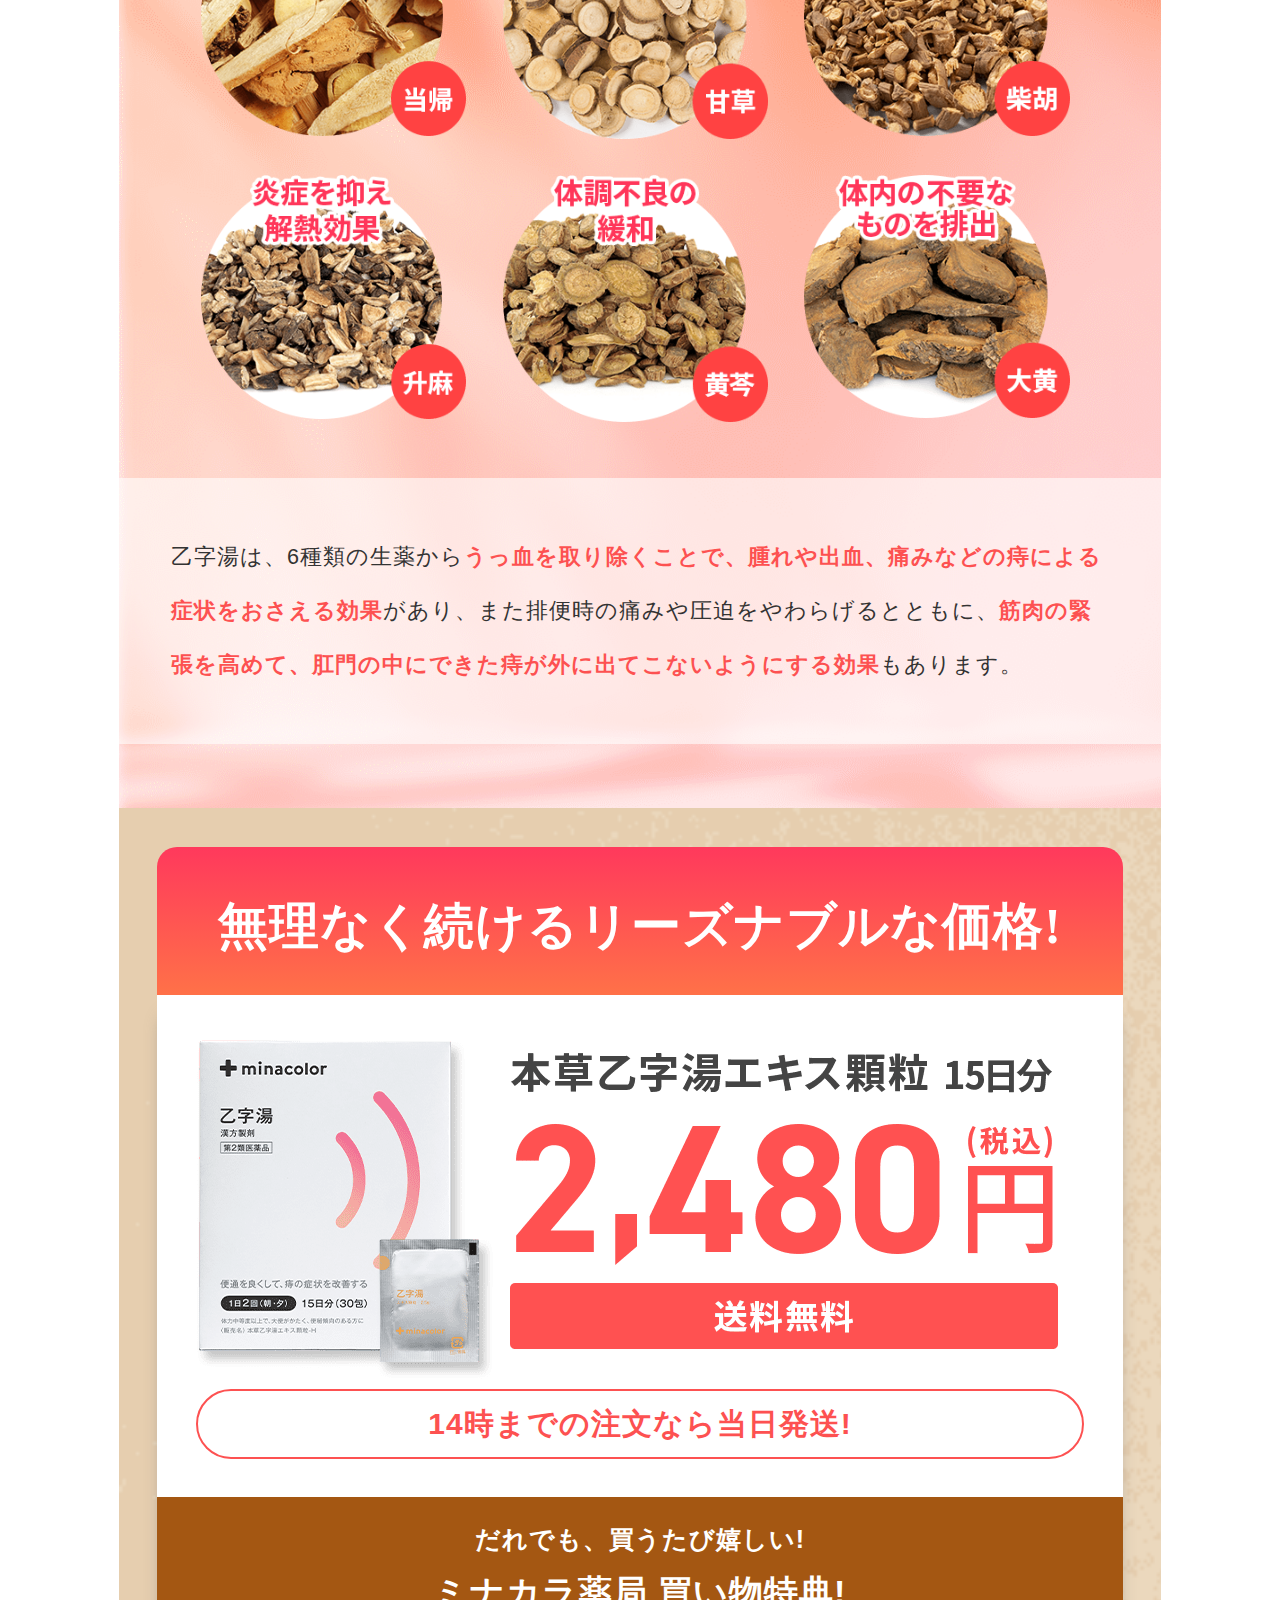
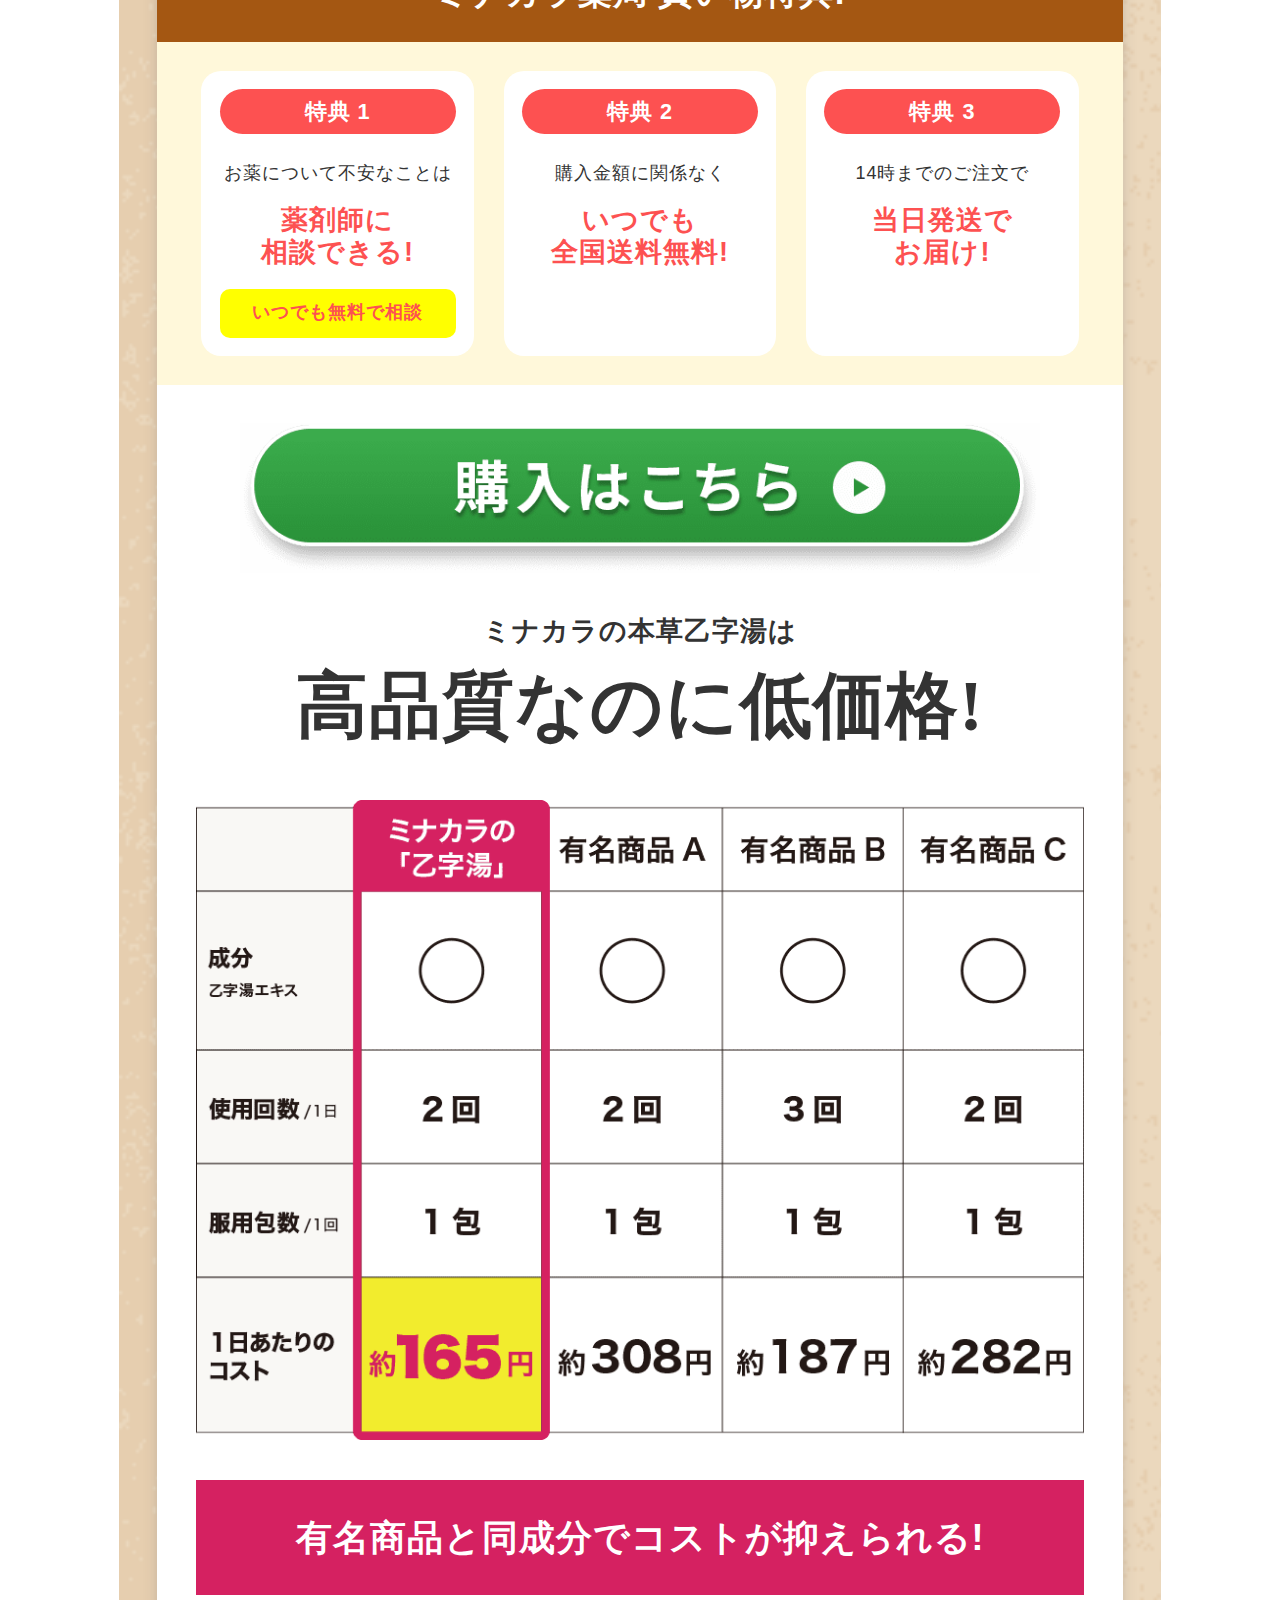
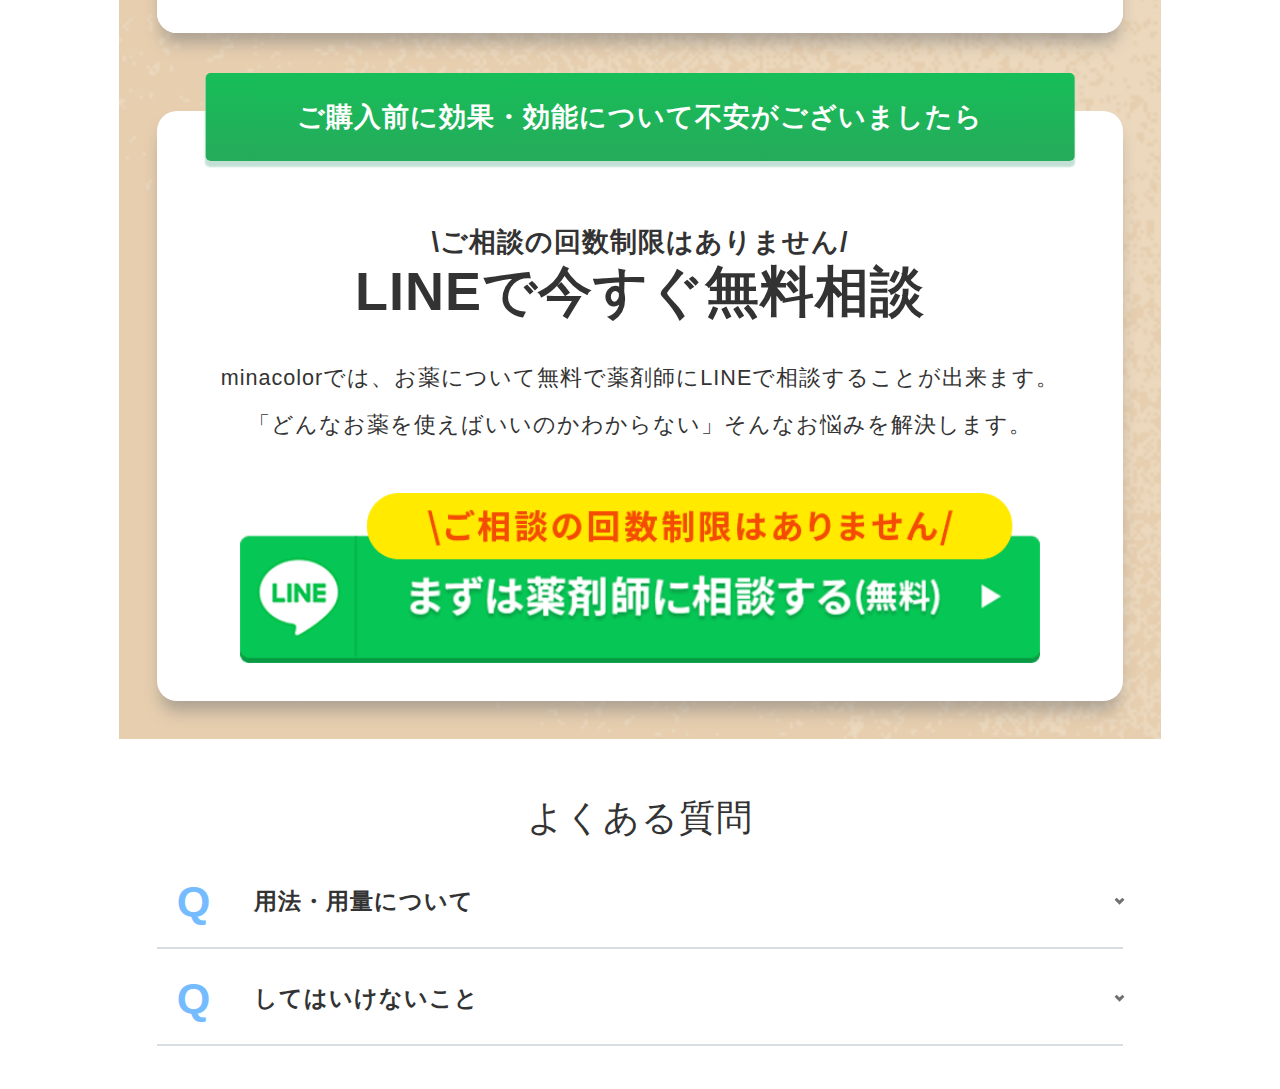
==== commit b72a55bf: "1002-改修" ====
--- a/honzootsujiyuextract-lp/index.html
+++ b/honzootsujiyuextract-lp/index.html
@@ -13,360 +13,324 @@
 </head>
 
 <body>
-  <div class="container lp-hemorrhoids">
-    <main>
-      <section class="lp-header">
-        <img class="lazyload" class="lazyload" loading="lazy" src="./img/logo.png" alt="株式会社ミナカラ">
-      </section>
-
-      <section class="lp-fv">
-        <img class="lazyload lp-responsive-pc" loading="lazy" src="./img/fv-pc-bg.png" alt="痔に悩む女性">
-        <img class="lazyload lp-responsive-sp" loading="lazy" src="./img/fv-sp-bg.png" alt="痔に悩む女性">
-        <div class="lp-pkg">
-          <img class="lazyload lp-responsive-pc" loading="lazy" src="./img/fv-pc-pag.png" alt="乙字湯エキス・6種の生薬 配合!">
-          <img class="lazyload lp-responsive-sp" loading="lazy" src="./img/fv-sp-pag.png" alt="乙字湯エキス・6種の生薬 配合!">
-        </div>
-        <div class="lp-text">
-          <p>デリケートな悩みバレずに治せる</p>
-          <div class="lp-triangle"></div>
-          <h1>痔の痛み<br>根本から改善!</h1>
-          <a href="https://minacolor.com/products/49873340000004?variant=43545227264212">
-            <img class="lazyload" loading="lazy" src="./img/cta-1.png" alt="購入はこちら">
-          </a>
-        </div>
-      </section>
-
-      <section class="lp-trouble">
-        <div class="lp-point">
-          <div class="lp-point-1">
-            <img class="lazyload" loading="lazy" src="./img/fv-point-01.png" alt="ポイント1">
+  <div class="lp-hemorrhoids">
+    <div class="container">
+      <main>
+        <section class="lp-hemorrhoids-header">
+          <img class="lazyload" class="lazyload" loading="lazy" src="./img/logo.png" alt="株式会社ミナカラ">
+        </section>
+
+        <section class="lp-hemorrhoids-fv">
+          <img class="lazyload lp-hemorrhoids-responsive-pc" loading="lazy" src="./img/fv-pc-bg.png" alt="痔に悩む女性">
+          <img class="lazyload lp-hemorrhoids-responsive-sp" loading="lazy" src="./img/fv-sp-bg.png" alt="痔に悩む女性">
+          <div class="lp-hemorrhoids-pkg">
+            <img class="lazyload lp-hemorrhoids-responsive-pc" loading="lazy" src="./img/fv-pc-pag.png" alt="乙字湯エキス・6種の生薬 配合!">
+            <img class="lazyload lp-hemorrhoids-responsive-sp" loading="lazy" src="./img/fv-sp-pag.png" alt="乙字湯エキス・6種の生薬 配合!">
+          </div>
+          <div class="lp-hemorrhoids-text">
+            <p>デリケートな悩みバレずに治せる</p>
+            <div class="lp-hemorrhoids-triangle"></div>
+            <h1>痔の痛み<br>根本から改善!</h1>
+
+            <img class="lazyload lp-laxatives-fv-point" loading="lazy" src="./img/fv-point.png" alt="痔の薬と気づかれにくいパッケージ、水・白湯に溶かしてすぐに飲みやすい！、1回165円とリーズナブルな価格！">
+
+            <a class="lp-hemorrhoids-fv-cta" href="https://minacolor.com/products/49873340000004?variant=43545227264212">
+              <img class="lazyload" loading="lazy" src="./img/fv-cta.png" alt="購入はこちら">
+            </a>
+
+          </div>
+        </section>
+
+        <section class="lp-hemorrhoids-trouble">
+          <div class="lp-hemorrhoids-trouble-box">
+            <h2>
+              デリケートで人に言いづらい...<br>
+              <span>こんなお悩みありませんか？</span>
+            </h2>
+
+            <div class="lp-hemorrhoids-trouble-item-box">
+              <div class="lp-hemorrhoids-trouble-item-01">
+                <img class="lazyload" loading="lazy" src="./img/trouble-icon.png" alt="チェックボックス">
+                <p>トイレのたびに<span>出血や痛み</span>を感じる...</p>
+              </div>
+              <div class="lp-hemorrhoids-trouble-item-02">
+                <img class="lazyload" loading="lazy" src="./img/trouble-icon.png" alt="チェックボックス">
+                <p><span>便秘のせいで</span>なかなか痔が改善しない...</p>
+              </div>
+              <div class="lp-hemorrhoids-trouble-item-03">
+                <img class="lazyload" loading="lazy" src="./img/trouble-icon.png" alt="チェックボックス">
+                <p><span>病院に行かずに、</span>治したい...</p>
+              </div>
+              <div class="lp-hemorrhoids-trouble-item-04">
+                <img class="lazyload" loading="lazy" src="./img/trouble-icon.png" alt="チェックボックス">
+                <p><span>誰にもバレずに、</span>痔を治したい...</p>
+              </div>
+            </div>
+          </div>
+        </section>
+
+        <section class="lp-hemorrhoids-offer">
+          <img class="lazyload" loading="lazy" src="./img/trouble-result.png" alt="そのお悩み・・・">
+          <div class="lp-hemorrhoids-offer-inner">
+            <h2>ミナカラの乙字湯にお任せ!</h2>
+            <div class="lp-hemorrhoids-offer-bg">
+              <div class="lp-hemorrhoids-offer-box">
+                <p class="offer-message">＼無理なく続けるリーズナブルな価格!／</p>
+                <div class="lp-hemorrhoids-offer-inner-text">
+                  <img class="lazyload lp-hemorrhoids-responsive-pc" loading="lazy" src="./img/offer-pc-money.png" alt="送料無料2480円">
+                  <img class="lazyload lp-hemorrhoids-responsive-sp" loading="lazy" src="./img/offer-sp-money.png" alt="送料無料2480円">
+                  <div class="lp-hemorrhoids-offer-inner-text-box lp-hemorrhoids-responsive-pc">
+                    <div class="lp-hemorrhoids-offer-inner-text-point">
+                      <p>14時までの注文なら当日発送!</p>
+                    </div>
+                  </div>
+                </div>
+              </div>
+
+              <div class="lp-hemorrhoids-offer-benefits">
+
+                <h3>だれでも、買うたび嬉しい!<br><span>ミナカラ薬局 買い物特典!</span></h3>
+
+                <div class="lp-hemorrhoids-offer-benefits-box">
+                  <div class="lp-hemorrhoids-offer-benefits-item">
+                    <p class="lp-hemorrhoids-offer-benefits-no">特典 1</p>
+                    <p class="lp-hemorrhoids-offer-benefits-text">お薬について不安なことは</p>
+                    <p class="lp-hemorrhoids-offer-benefits-main-text">薬剤師に<br class="lp-hemorrhoids-responsive-pc">相談できる!</p>
+                    <p class="lp-hemorrhoids-offer-benefits-free">いつでも無料で相談</p>
+                  </div>
+
+                  <div class="lp-hemorrhoids-offer-benefits-item">
+                    <p class="lp-hemorrhoids-offer-benefits-no">特典 2</p>
+                    <p class="lp-hemorrhoids-offer-benefits-text">購入金額に関係なく</p>
+                    <p class="lp-hemorrhoids-offer-benefits-main-text">いつでも<br class="lp-hemorrhoids-responsive-pc">全国送料無料!</p>
+                  </div>
+
+                  <div class="lp-hemorrhoids-offer-benefits-item">
+                    <p class="lp-hemorrhoids-offer-benefits-no">特典 3</p>
+                    <p class="lp-hemorrhoids-offer-benefits-text">14時までのご注文で</p>
+                    <p class="lp-hemorrhoids-offer-benefits-main-text">当日発送で<br class="lp-hemorrhoids-responsive-pc">お届け!</p>
+                  </div>
+                </div>
+              </div>
+
+              <div class="lp-hemorrhoids-offer-cta">
+                <a href="https://minacolor.com/products/49873340000004?variant=43545227264212">
+                  <img class="lazyload lp-hemorrhoids-responsive-pc" loading="lazy" src="./img/offer-pc-cta.png" alt="購入はこちら">
+                  <img class="lazyload lp-hemorrhoids-responsive-sp" loading="lazy" src="./img/offer-sp-cta.png" alt="購入はこちら">
+                </a>
+              </div>
+
+              <div class="lp-hemorrhoids-offer-graph">
+                <h3>ミナカラの本草乙字湯は<br><span>高品質なのに低価格!</span></h3>
+                <img class="lazyload" loading="lazy" src="./img/offer-graph.png" alt="高品質なのに低価格">
+                <p>有名商品と同成分でコストが抑えられる!</p>
+              </div>
+            </div>
+
+            <div class="lp-hemorrhoids-line">
+              <h2>ご購入前に効果・効能について<br class="lp-hemorrhoids-responsive-sp">不安がございましたら</h2>
+
+              <div class="lp-hemorrhoids-line-box">
+                <div class="lp-hemorrhoids-line-text">
+                  <p class="lp-hemorrhoids-line-title">\ご相談の回数制限はありません/<br><span>LINEで今すぐ無料相談</span></p>
+                  <p class="lp-hemorrhoids-line-explanatory">
+                    minacolorでは、お薬について無料で薬剤師にLINEで相談することが出来ます。<br>
+                    「どんなお薬を使えばいいのかわからない」そんなお悩みを解決します。
+                  </p>
+                </div>
+                <div class="lp-hemorrhoids-line-cta">
+                  <a class="zoom_normal lp-hemorrhoids-responsive-pc" href="./img/minakara-line-qr.png">
+                    <img class="lazyload" loading="lazy" src="./img/line-cta.png" alt="まずは薬剤師に相談する">
+                  </a>
+                  <a class="lp-hemorrhoids-responsive-sp" href="https://page.line.me/507vawbl?openQrModal=true">
+                    <img class="lazyload" loading="lazy" src="./img/line-cta.png" alt="まずは薬剤師に相談する">
+                  </a>
+                </div>
+              </div>
+            </div>
+          </div>
+
+        </section>
+
+        <section class="lp-hemorrhoids-about">
+          <div class="lp-hemorrhoids-about-title">
+
+            <img class="lazyload" loading="lazy" src="./img/about-bg.png" alt="乙字湯">
+
+            <div class="lp-hemorrhoids-about-title-inner">
+              <h2><span>痔の痛みに</span><br>飲んで内側から改善！</h2>
+
+              <div class="lp-hemorrhoids-about-point-box">
+                <div class="lp-hemorrhoids-about-point-item">
+                  <img loading="lazy" src="./img/about-point-hemorrhoids.png" alt="切れ痔">
+                </div>
+
+                <div class="lp-hemorrhoids-about-point-item">
+                  <img loading="lazy" src="./img/about-point-warthemorrhoids.png" alt="いぼ痔">
+                </div>
+
+                <div class="lp-hemorrhoids-about-point-item">
+                  <img loading="lazy" src="./img/about-point-prolapse.png" alt="軽度の脱肛">
+                </div>
+
+                <div class="lp-hemorrhoids-about-point-item">
+                  <img loading="lazy" src="./img/about-point-constipation.png" alt="便秘">
+                </div>
+
+              </div>
+            </div>
+          </div>
+
+          <div class="lp-hemorrhoids-about-explanation">
+            <h3><span>「乙字湯（おつじとう）」</span>とは？</h3>
             <p>
-              痔の薬と<br>
-              <span>気づかれにくい<br>
-                パッケージ</span><br>
-              で安心!
+              漢方理論をもとに、<span>「血（けつ）」の流れを良くしてうっ血をとることで腫れを抑え、傷の治りも早めます。</span><br>
+              使用することで便の通りを良くして、排便時の痛みや圧迫をやわらげ、中の痔が出てこないようにする処方です。
             </p>
           </div>
-          <div class="lp-point-2">
-            <img class="lazyload" loading="lazy" src="./img/fv-point-02.png" alt="ポイント2">
+
+
+          <div class="lp-hemorrhoids-about-conclusion-end">
+            <p>さらに<br><span>6つの生薬配合！</span></p>
+          </div>
+
+        </section>
+
+
+        <section class="lp-hemorrhoids-efficacy">
+          <div class="lp-hemorrhoids-efficacy-inner">
+
+            <div class="lp-hemorrhoids-efficacy-inner-item">
+              <img class="lazyload" loading="lazy" src="./img/efficacy-touki.png" alt="体の中の滞りを解消">
+              <img class="lazyload" loading="lazy" src="./img/efficacy-amagusa.png" alt="バランス、体の乱れの整え">
+              <img class="lazyload" loading="lazy" src="./img/efficacy-kochou.png" alt="ストレスの緩和">
+              <img class="lazyload" loading="lazy" src="./img/efficacy-benma.png" alt="解熱効果">
+              <img class="lazyload" loading="lazy" src="./img/efficacy-ougon.png" alt="体調不良の緩和">
+              <img class="lazyload" loading="lazy" src="./img/efficacy-daiou.png" alt="体内の不要なものを排出">
+            </div>
+
+            <div class="lp-hemorrhoids-efficacy-explanation">
+              <p>乙字湯は、6種類の生薬から<span>うっ血を取り除くことで、腫れや出血、痛みなどの痔による症状をおさえる効果</span>があり、また排便時の痛みや圧迫をやわらげるとともに、<span>筋肉の緊張を高めて、肛門の中にできた痔が外に出てこないようにする効果</span>もあります。</p>
+            </div>
+          </div>
+        </section>
+
+        <section class="lp-hemorrhoids-offer">
+          <div class="lp-hemorrhoids-offer-inner">
+            <h2>無理なく続けるリーズナブルな価格!</h2>
+            <div class="lp-hemorrhoids-offer-bg">
+              <div class="lp-hemorrhoids-offer-box">
+                <div class="lp-hemorrhoids-offer-inner-text">
+                  <img class="lazyload lp-hemorrhoids-responsive-pc" loading="lazy" src="./img/offer-pc-money.png" alt="送料無料2480円">
+                  <img class="lazyload lp-hemorrhoids-responsive-sp" loading="lazy" src="./img/offer-sp-money.png" alt="送料無料2480円">
+                  <div class="lp-hemorrhoids-offer-inner-text-box lp-hemorrhoids-responsive-pc">
+                    <div class="lp-hemorrhoids-offer-inner-text-point">
+                      <p>14時までの注文なら当日発送!</p>
+                    </div>
+                  </div>
+                </div>
+              </div>
+
+              <div class="lp-hemorrhoids-offer-benefits">
+
+                <h3>だれでも、買うたび嬉しい!<br><span>ミナカラ薬局 買い物特典!</span></h3>
+
+                <div class="lp-hemorrhoids-offer-benefits-box">
+                  <div class="lp-hemorrhoids-offer-benefits-item">
+                    <p class="lp-hemorrhoids-offer-benefits-no">特典 1</p>
+                    <p class="lp-hemorrhoids-offer-benefits-text">お薬について不安なことは</p>
+                    <p class="lp-hemorrhoids-offer-benefits-main-text">薬剤師に<br class="lp-hemorrhoids-responsive-pc">相談できる!</p>
+                    <p class="lp-hemorrhoids-offer-benefits-free">いつでも無料で相談</p>
+                  </div>
+
+                  <div class="lp-hemorrhoids-offer-benefits-item">
+                    <p class="lp-hemorrhoids-offer-benefits-no">特典 2</p>
+                    <p class="lp-hemorrhoids-offer-benefits-text">購入金額に関係なく</p>
+                    <p class="lp-hemorrhoids-offer-benefits-main-text">いつでも<br class="lp-hemorrhoids-responsive-pc">全国送料無料!</p>
+                  </div>
+
+                  <div class="lp-hemorrhoids-offer-benefits-item">
+                    <p class="lp-hemorrhoids-offer-benefits-no">特典 3</p>
+                    <p class="lp-hemorrhoids-offer-benefits-text">14時までのご注文で</p>
+                    <p class="lp-hemorrhoids-offer-benefits-main-text">当日発送で<br class="lp-hemorrhoids-responsive-pc">お届け!</p>
+                  </div>
+                </div>
+              </div>
+
+              <div class="lp-hemorrhoids-offer-cta">
+                <a href="https://minacolor.com/products/49873340000004?variant=43545227264212">
+                  <img class="lazyload lp-hemorrhoids-responsive-pc" loading="lazy" src="./img/offer-pc-cta.png" alt="購入はこちら">
+                  <img class="lazyload lp-hemorrhoids-responsive-sp" loading="lazy" src="./img/offer-sp-cta.png" alt="購入はこちら">
+                </a>
+              </div>
+
+              <div class="lp-hemorrhoids-offer-graph">
+                <h3>ミナカラの本草乙字湯は<br><span>高品質なのに低価格!</span></h3>
+                <img class="lazyload" loading="lazy" src="./img/offer-graph.png" alt="高品質なのに低価格">
+                <p>有名商品と同成分でコストが抑えられる!</p>
+              </div>
+            </div>
+
+            <div class="lp-hemorrhoids-line">
+              <h2>ご購入前に効果・効能について<br class="lp-hemorrhoids-responsive-sp">不安がございましたら</h2>
+
+              <div class="lp-hemorrhoids-line-box">
+                <div class="lp-hemorrhoids-line-text">
+                  <p class="lp-hemorrhoids-line-title">\ご相談の回数制限はありません/<br><span>LINEで今すぐ無料相談</span></p>
+                  <p class="lp-hemorrhoids-line-explanatory">
+                    minacolorでは、お薬について無料で薬剤師にLINEで相談することが出来ます。<br>
+                    「どんなお薬を使えばいいのかわからない」そんなお悩みを解決します。
+                  </p>
+                </div>
+                <div class="lp-hemorrhoids-line-cta">
+                  <a class="zoom_normal lp-hemorrhoids-responsive-pc" href="./img/minakara-line-qr.png">
+                    <img class="lazyload" loading="lazy" src="./img/line-cta.png" alt="まずは薬剤師に相談する">
+                  </a>
+                  <a class="lp-hemorrhoids-responsive-sp" href="https://page.line.me/507vawbl?openQrModal=true">
+                    <img class="lazyload" loading="lazy" src="./img/line-cta.png" alt="まずは薬剤師に相談する">
+                  </a>
+                </div>
+              </div>
+            </div>
+          </div>
+
+        </section>
+
+
+        <section class="lp-hemorrhoids-faq">
+
+          <h2>よくある質問</h2>
+
+          <details class="lp-hemorrhoids-faq-item">
+            <summary>用法・用量について</summary>
+            <p>次の量を1日2回朝夕の食前または食間に、水または白湯にて服用すること。<br>
+              年齢：1回量：1日服用回数<br>
+              大人(15歳以上)：1包：2回<br>
+              7歳以上15歳未満：2/3包：2回<br>
+              4歳以上7歳未満：1/2包：2回<br>
+              2歳以上4歳未満：1/3包：2回<br>
+              2歳未満：1/4包：2回<br>
+              <用法・用量に関連する注意><br>
+                (1)小児に服用させる場合には、保護者の指導監督のもとに服用させること。<br>
+                (2)1歳未満の乳児には、医師の診療を受けさせることを優先し、やむを得ない場合にのみ服用させること。
+            </p>
+          </details>
+          <details class="lp-hemorrhoids-faq-item">
+            <summary>してはいけないこと</summary>
             <p>
-              水・白湯に<br>
-              <span>溶かしてすぐに<br>
-                飲みやすい!</span>
+              1.次の人は服用しないこと生後3ヵ月未満の乳児。<br>
+              2.本剤を服用している間は、次の医薬品を服用しないこと他の瀉下薬(下剤)<br>
+              3.授乳中の人は本剤を服用しないか、本剤を服用する場合は授乳を避けること<br>
             </p>
-          </div>
-          <div class="lp-point-3">
-            <img class="lazyload" loading="lazy" src="./img/fv-point-03.png" alt="ポイント3">
-            <p>
-              <span>1回約165円</span>と<br>
-              リーズナブル<br>
-              な価格!
-            </p>
-          </div>
-        </div>
-
-        <div class="lp-trouble-box">
-          <h2>
-            デリケートで人に言いづらい...<br>
-            <span>こんなお悩みありませんか？</span>
-          </h2>
-
-          <div class="lp-trouble-item-box">
-            <div class="lp-trouble-item-01">
-              <img class="lazyload" loading="lazy" src="./img/trouble-icon.png" alt="チェックボックス">
-              <p>トイレのたびに<span>出血や痛み</span>を感じる...</p>
-            </div>
-            <div class="lp-trouble-item-02">
-              <img class="lazyload" loading="lazy" src="./img/trouble-icon.png" alt="チェックボックス">
-              <p><span>便秘のせいで</span>なかなか痔が改善しない...</p>
-            </div>
-            <div class="lp-trouble-item-03">
-              <img class="lazyload" loading="lazy" src="./img/trouble-icon.png" alt="チェックボックス">
-              <p><span>病院に行かずに、</span>治したい...</p>
-            </div>
-            <div class="lp-trouble-item-04">
-              <img class="lazyload" loading="lazy" src="./img/trouble-icon.png" alt="チェックボックス">
-              <p><span>誰にもバレずに、</span>痔を治したい...</p>
-            </div>
-          </div>
-        </div>
-      </section>
-
-      <section class="lp-resolution">
-        <div class="lp-resolution-inner">
-          <img class="lazyload lp-responsive-pc" loading="lazy" src="./img/solution-pc.png" alt="ミナカラの本草乙字湯におまかせ！">
-          <img class="lazyload lp-responsive-sp" loading="lazy" src="./img/solution-sp.png" alt="ミナカラの本草乙字湯におまかせ！">
-        </div>
-      </section>
-
-      <section class="lp-offer">
-        <h2>無理なく続けられるリーズナブルな価格!</h2>
-
-        <div class="lp-offer-box">
-
-          <div class="lp-offer-inner">
-            <img class="lazyload" loading="lazy" src="./img/offer-pak.png" alt="乙字湯">
-
-            <div class="lp-offer-inner-text">
-              <h3>本草乙字湯エキス顆粒 15日分</h3>
-              <img class="lazyload lp-responsive-pc" loading="lazy" src="./img/offer-pc-money.png" alt="購入はこちら">
-              <img class="lazyload lp-responsive-sp" loading="lazy" src="./img/offer-sp-money.png" alt="購入はこちら">
-              <div class="lp-offer-inner-text-box lp-responsive-pc">
-                <div class="lp-offer-inner-text-point">
-                  <p>14時までの注文なら当日発送!※</p>
-                  <span>※土日祝日を除く</span>
-                </div>
-
-                <ul>
-                  <li>※漢方処方「乙字湯」を煎じて服用する不便をなくし、簡便に服用できるようにエキス顆粒（分包）とした製品です。</li>
-                  <li>※使用期限３ヶ月以上のものを発送します</li>
-                  <li>※朝夕の食前または食間に、水またはお湯で服用してください。</li>
-                </ul>
-
-              </div>
-            </div>
-          </div>
-        </div>
-
-        <div class="lp-offer-annotation-box lp-responsive-sp">
-          <div class="lp-offer-inner-text-point">
-            <p>14時までの注文なら当日発送!※</p>
-            <span>※土日祝日を除く</span>
-          </div>
-
-          <ul>
-            <li>※漢方処方「乙字湯」を煎じて服用する不便をなくし、簡便に服用できるようにエキス顆粒（分包）とした製品です。</li>
-            <li>※使用期限３ヶ月以上のものを発送します</li>
-            <li>※朝夕の食前または食間に、水またはお湯で服用してください。</li>
-          </ul>
-        </div>
-
-        <div class="lp-offer-cta">
-          <a href="https://minacolor.com/products/49873340000004?variant=43545227264212">
-            <img class="lazyload" loading="lazy" src="./img/offer-pc-cta.png">
-          </a>
-        </div>
-      </section>
-
-      <section class="lp-about">
-        <div class="lp-about-title">
-
-          <img class="lazyload" loading="lazy" src="./img/about-bg.png" alt="乙字湯">
-
-          <div class="lp-about-title-inner">
-            <h2><span>痔の痛みに</span><br>飲んで内側から改善！</h2>
-
-            <div class="lp-about-point-box">
-              <div class="lp-about-point-item">
-                <img loading="lazy" src="./img/about-point-hemorrhoids.png" alt="切れ痔">
-              </div>
-
-              <div class="lp-about-point-item">
-                <img loading="lazy" src="./img/about-point-warthemorrhoids.png" alt="いぼ痔">
-              </div>
-
-              <div class="lp-about-point-item">
-                <img loading="lazy" src="./img/about-point-prolapse.png" alt="軽度の脱肛">
-              </div>
-
-              <div class="lp-about-point-item">
-                <img loading="lazy" src="./img/about-point-constipation.png" alt="便秘">
-              </div>
-
-            </div>
-          </div>
-        </div>
-
-        <div class="lp-about-explanation">
-          <h3>漢方製剤「<span>乙字湯（おつじとう）</span>」とは？</h3>
-
-          <p>
-            漢方では、痔は滞ってしまった「血（けつ）」が肛門にある状態と考えます。漢方製剤「乙字湯（おつじとう）」は、漢方理論をもとに、江戸時代の日本人医師が作った処方です。<span>「血（けつ）」の流れを良くしてうっ血をとることで腫れを抑え、傷の治りも早めます。</span>また、使用することで便の通りを良くして、排便時の痛みや圧迫をやわらげるとともに、筋肉の緊張を高めて、中の痔が出てこないようにする処方です。
-          </p>
-
-          <img class="lazyload" loading="lazy" src="./img/about-item.png" alt="漢方">
-        </div>
-
-
-        <div class="lp-about-conclusion-end">
-          <p>乙字湯エキス<small>が</small><br><span>痔の症状<small>に</small>しっかり効く！</span></p>
-        </div>
-
-      </section>
-
-
-      <section class="lp-efficacy">
-        <div class="lp-efficacy-inner">
-          <div class="lp-efficacy-inner-title">
-            <p>さらに痔や便秘に効く6つの生薬配合</p>
-          </div>
-
-          <div class="lp-efficacy-inner-item">
-            <img class="lazyload" loading="lazy" src="./img/efficacy-touki.png" alt="体の中の滞りを解消">
-            <img class="lazyload" loading="lazy" src="./img/efficacy-amagusa.png" alt="バランス、体の乱れの整え">
-            <img class="lazyload" loading="lazy" src="./img/efficacy-kochou.png" alt="ストレスの緩和">
-            <img class="lazyload" loading="lazy" src="./img/efficacy-benma.png" alt="解熱効果">
-            <img class="lazyload" loading="lazy" src="./img/efficacy-ougon.png" alt="体調不良の緩和">
-            <img class="lazyload" loading="lazy" src="./img/efficacy-daiou.png" alt="体内の不要なものを排出">
-          </div>
-
-          <div class="lp-efficacy-explanation">
-            <p>乙字湯は、トウキ、サイコ、オウゴン、カンゾウ、ショウマ、ダイオウの6種類の生薬から作られています。患部のとどこおった血の巡りを改善し、<span>うっ血を取り除くことで、腫れや出血、痛みなどの痔による症状をおさえる効果</span>があり、また、便の排出をうながすことで、排便時の痛みや圧迫をやわらげるとともに、<span>筋肉の緊張を高めて、肛門の中にできた痔が外に出てこないようにする効果</span>もあります。</p>
-          </div>
-        </div>
-      </section>
-
-      <section class="lp-method">
-        <div class="lp-method-img">
-          <img class="lazyload lp-responsive-pc" loading="lazy" src="./img/method-pc.png" alt="朝夜の2回飲むだけ">
-          <img class="lazyload lp-responsive-sp" loading="lazy" src="./img/method-sp.png" alt="朝夜の2回飲むだけ">
-        </div>
-
-        <div class="lp-method-text">
-          <h2>
-            <img class="lazyload lp-responsive-pc" loading="lazy" src="./img/method-pc-text.png" alt="1日2回自宅で飲むだけ">
-            <img class="lazyload lp-responsive-sp" loading="lazy" src="./img/method-sp-text.png" alt="1日2回自宅で飲むだけ">
-          </h2>
-          <img class="lazyload" loading="lazy" src="./img/method-item.png" alt="日中オフィスや外出先で飲まなくてOK">
-          <p>※朝夕の食前または食間に、水またはお湯で服用してください。</p>
-
-        </div>
-      </section>
-
-      <section class="lp-offer lp-offer-second">
-        <h2>無理なく続けられるリーズナブルな価格!</h2>
-        <div class="lp-offer-box">
-          <div class="lp-offer-inner">
-            <img class="lazyload" loading="lazy" src="./img/offer-pak.png" alt="乙字湯">
-            <div class="lp-offer-inner-text">
-              <h3>本草乙字湯エキス顆粒 15日分</h3>
-              <img class="lazyload lp-responsive-pc" loading="lazy" src="./img/offer-pc-money.png" alt="送料無料2480円">
-              <img class="lazyload lp-responsive-sp" loading="lazy" src="./img/offer-sp-money.png" alt="送料無料2480円">
-              <div class="lp-offer-inner-text-box lp-responsive-pc">
-                <div class="lp-offer-inner-text-point">
-                  <p>14時までの注文なら当日発送!※</p>
-                  <span>※土日祝日を除く</span>
-                </div>
-                <ul>
-                  <li>※漢方処方「乙字湯」を煎じて服用する不便をなくし、簡便に服用できるようにエキス顆粒（分包）とした製品です。</li>
-                  <li>※使用期限３ヶ月以上のものを発送します</li>
-                  <li>※朝夕の食前または食間に、水またはお湯で服用してください。</li>
-                </ul>
-              </div>
-            </div>
-          </div>
-        </div>
-
-        <div class="lp-offer-annotation-box lp-responsive-sp">
-          <div class="lp-offer-inner-text-point">
-            <p>14時までの注文なら当日発送!※</p>
-            <span>※土日祝日を除く</span>
-          </div>
-
-          <ul>
-            <li>※漢方処方「乙字湯」を煎じて服用する不便をなくし、簡便に服用できるようにエキス顆粒（分包）とした製品です。</li>
-            <li>※使用期限３ヶ月以上のものを発送します</li>
-            <li>※朝夕の食前または食間に、水またはお湯で服用してください。</li>
-          </ul>
-        </div>
-
-        <div class="lp-offer-benefits">
-
-          <h3>だれでも、買うたび嬉しい!<br><span>ミナカラ薬局 買い物特典!</span></h3>
-
-          <div class="lp-offer-benefits-box">
-            <div class="lp-offer-benefits-item">
-              <p class="lp-offer-benefits-no">特典 1</p>
-              <p class="lp-offer-benefits-text">お薬について不安なことは</p>
-              <p class="lp-offer-benefits-main-text">薬剤師に<br>相談できる!</p>
-              <p class="lp-offer-benefits-free">いつでも無料で相談</p>
-            </div>
-
-            <div class="lp-offer-benefits-item">
-              <p class="lp-offer-benefits-no">特典 2</p>
-              <p class="lp-offer-benefits-text">購入金額に関係なく</p>
-              <p class="lp-offer-benefits-main-text">いつでも<br>全国送料無料!</p>
-            </div>
-
-            <div class="lp-offer-benefits-item">
-              <p class="lp-offer-benefits-no">特典 3</p>
-              <p class="lp-offer-benefits-text">14時までのご注文で</p>
-              <p class="lp-offer-benefits-main-text">当日発送で<br>お届け!</p>
-              <p class="lp-offer-benefits-annotation">※土日祝日を除く</p>
-            </div>
-          </div>
-        </div>
-
-        <div class="lp-offer-cta">
-          <a href="https://minacolor.com/products/49873340000004?variant=43545227264212">
-            <img class="lazyload" loading="lazy" src="./img/offer-pc-cta.png" alt="購入はこちら">
-          </a>
-        </div>
-
-        <div class="lp-offer-graph">
-          <h3>ミナカラの本草乙字湯は<br><span>高品質なのに低価格!</span></h3>
-          <img class="lazyload" loading="lazy" src="./img/offer-graph.png" alt="高品質なのに低価格">
-          <p>有名商品と同成分でコストが抑えられる!</p>
-        </div>
-
-      </section>
-
-      <section class="lp-line">
-        <h2>ご購入前に効果・効能について不安がございましたら</h2>
-
-        <div class="lp-line-box">
-          <div class="lp-line-text">
-            <p class="lp-line-title">\ご相談の回数制限はありません/<br><span>LINEで今すぐ無料相談</span></p>
-            <p class="lp-line-explanatory">
-              minacolorでは、お薬について無料で薬剤師にLINEで相談することが出来ます。<br>
-              「どんなお薬を使えばいいのかわからない」そんなお悩みを解決します。
-            </p>
-          </div>
-          <div class="lp-line-cta">
-            <a class="zoom_normal lp-responsive-pc" href="./img/minakara-line-qr.png">
-              <img class="lazyload" loading="lazy" src="./img/line-cta.png" alt="まずは薬剤師に相談する">
-            </a>
-            <a class="lp-responsive-sp" href="https://page.line.me/507vawbl?openQrModal=true">
-              <img class="lazyload" loading="lazy" src="./img/line-cta.png" alt="まずは薬剤師に相談する">
-            </a>
-          </div>
-        </div>
-      </section>
-
-      <section class="lp-faq">
-
-        <h2>よくある質問</h2>
-
-        <details class="lp-faq-item">
-          <summary>用法・用量について</summary>
-          <p>次の量を1日2回朝夕の食前または食間に、水または白湯にて服用すること。<br>
-            年齢：1回量：1日服用回数<br>
-            大人(15歳以上)：1包：2回<br>
-            7歳以上15歳未満：2/3包：2回<br>
-            4歳以上7歳未満：1/2包：2回<br>
-            2歳以上4歳未満：1/3包：2回<br>
-            2歳未満：1/4包：2回<br>
-            <用法・用量に関連する注意><br>
-              (1)小児に服用させる場合には、保護者の指導監督のもとに服用させること。<br>
-              (2)1歳未満の乳児には、医師の診療を受けさせることを優先し、やむを得ない場合にのみ服用させること。
-          </p>
-        </details>
-        <details class="lp-faq-item">
-          <summary>してはいけないこと</summary>
-          <p>
-            1.次の人は服用しないこと生後3ヵ月未満の乳児。<br>
-            2.本剤を服用している間は、次の医薬品を服用しないこと他の瀉下薬(下剤)<br>
-            3.授乳中の人は本剤を服用しないか、本剤を服用する場合は授乳を避けること<br>
-          </p>
-        </details>
-
-      </section>
-      <!-- ------------------------- -->
-    </main>
-  </div>
-
-  <script src="./js/luminous.min.js"></script>
-  <script>new Luminous(document.querySelector(".zoom_normal"));</script>
+          </details>
+
+        </section>
+        <!-- ------------------------- -->
+      </main>
+    </div>
+
+    <script src="./js/luminous.min.js"></script>
+    <script>new Luminous(document.querySelector(".zoom_normal"));</script>
 </body>
 
 </html>--- a/honzootsujiyuextract-lp/css/style.css
+++ b/honzootsujiyuextract-lp/css/style.css
@@ -1,41 +1,50 @@
-:root {
-  --accent-color:#fd5151;
-  --accent-gradation: linear-gradient(180deg, rgb(255, 57, 92), rgb(255, 113, 72));
-  --font-gothic:'Hiragino Kaku Gothic ProN', 'Yu Gothic', 'Meiryo', 'MS PGothic', sans-serif;
-  --font-min:'Hiragino Mincho ProN', 'Yu Mincho', 'MS PMincho', 'MS Mincho', serif;
-}
-
-
-body{
+.lp-hemorrhoids{
     color: #333;
     line-height: 2.2;
     letter-spacing: 1px;
-    font-family: var(--font-gothic);
-}
-
-.lp-responsive-pc{
+    font-family:'Hiragino Kaku Gothic ProN', 'Yu Gothic', 'Meiryo', 'MS PGothic', sans-serif;
+}
+
+/* display none------------------------- */
+
+.lp-hemorrhoids-responsive-pc{
     display: block;
 }
 
-.lp-responsive-sp{
+.lp-hemorrhoids-responsive-sp{
     display: none;
 }
 
 @media (max-width: 768px){
-
-    .lp-responsive-pc{
+    .lp-hemorrhoids-responsive-pc{
         display: none;
     }
 
-    .lp-responsive-sp{
+    .lp-hemorrhoids-responsive-sp{
         display: block;
     }
-
+}
+
+/* btn animation------------------------- */
+
+.lp-hemorrhoids-fv-cta img,
+.lp-hemorrhoids-offer-cta img,
+.lp-hemorrhoids-line-cta img {
+  animation: anime1 0.6s ease 0s infinite alternate;
+  transform-origin:center;
+}
+@keyframes anime1 {
+  from {
+    transform: scale(0.9,0.9);
+  }
+  to {
+    transform: scale(1,1);
+  }
 }
 
 /* header------------------------- */
 
-.lp-header{
+.lp-hemorrhoids-header{
     background-color: #fff;
     padding: 20px 0;
     text-align: center;
@@ -44,183 +53,164 @@
     justify-content: center;
 }
 
-.lp-header img{
+.lp-hemorrhoids-header img{
     width: 240px;
 }
 
 /* fv----------------------------- */
 
 
-.lp-fv{
+.lp-hemorrhoids-fv{
     background-size: cover;
     position: relative;
 }
 
-.lp-fv .lp-pkg {
+.lp-hemorrhoids-fv .lp-hemorrhoids-pkg {
     position: absolute;
     left: 4%;
-    top: 25%;
-    max-width: 30%;
+    top: 18%;
+    max-width: 35%;
     width: 100%;
 }
 
-.lp-fv .lp-text {
+.lp-hemorrhoids-fv .lp-hemorrhoids-text {
     position: absolute;
     right: 2%;
-    top: 18%;
-    max-width: 500px;
+    top: 5%;
+    max-width: 530px;
     text-align: center;
     width: 50vw;
 }
 
+@media (max-width: 1000px){
+    .lp-hemorrhoids-fv .lp-hemorrhoids-text {
+        right: 2%;
+        top: 5%;
+        max-width: 480px;
+    }
+}
+
 @media (max-width: 900px){
-    .lp-fv .lp-text {
-        position: absolute;
+    .lp-hemorrhoids-fv .lp-hemorrhoids-text {
         right: 2%;
-        top: 13%;
-        max-width: 400px;
-        text-align: center;
-    }
-}
-
-.lp-fv .lp-text p{
-    background-color: var(--accent-color);
-    font-size: min(2.2vmin, 22px);
+        top: 4%;
+        max-width: 440px;
+    }
+}
+
+.lp-hemorrhoids-fv .lp-hemorrhoids-text p{
+    background-color: #fd5151;
+    font-size: min(3vmin, 27px);
     color: #fff;
-    padding: 2% 3%;
+    padding: 1% 2%;
     text-align: center;
     font-weight: bold;
     border-radius: 10px;
 }
 
-.lp-fv .lp-triangle {
+.lp-hemorrhoids-fv .lp-hemorrhoids-triangle {
     width: 0;
     height: 0;
     border-style: solid;
     border-right: 16px solid transparent;
     border-left: 16px solid transparent;
-    border-top: 20px solid var(--accent-color);
+    border-top: 20px solid #fd5151;
     border-bottom: 0;
     margin: auto;
 }
 
 
-.lp-fv .lp-text h1{
-    font-family: var(--font-min);
+.lp-hemorrhoids-fv .lp-hemorrhoids-text h1{
+    font-family: 'Hiragino Mincho ProN', 'Yu Mincho', 'MS PMincho', 'MS Mincho', serif;
     font-size: min(10vmin, 80px);
     font-weight: bold;
     line-height: 1.2;
     text-align: center;
     text-shadow: 1px 1px 0px #fff, -1px -1px 0px #fff, -1px 1px 0px #fff, 1px -1px 0px #fff, 1px 0px 0px #fff, -1px 0px 0px #fff, 0px 1px 0px #fff, 0px -1px 0px #fff;
-    color: var(--accent-color);
+    color: #fd5151;
 }
 
 @media (max-width: 1100px){
-    .lp-fv .lp-text h1{
+    .lp-hemorrhoids-fv .lp-hemorrhoids-text h1{
         font-size: min(8vmin, 80px);
     }
 }
 
 @media (max-width: 900px){
-    .lp-fv .lp-text h1{
+    .lp-hemorrhoids-fv .lp-hemorrhoids-text h1{
         font-size: min(7vmin, 80px);
     }
 }
 
-.lp-fv .lp-text img{
+.lp-hemorrhoids-fv .lp-hemorrhoids-text img{
     width: 90%;
     margin-top: 10px;
 }
 
-.lp-fv-cta{
+.lp-hemorrhoids-fv-cta{
+    position: absolute; 
+    right: 3%;
+    bottom: 3px;
+    width: 100%;
+}
+
+.lp-hemorrhoids-fv-cta img{
     position: absolute;
     top: 65%;
     right: 0;
 }
 
-.lp-fv-cta img{
-    position: absolute;
-    top: 65%;
-    right: 0;
-}
+.lp-hemorrhoids-fv-point{
+    margin-top: 10px;
+}
+
 
 
 /* point-------------------------------- */
 
-.lp-point{
+.lp-hemorrhoids-point{
     display: flex;
     justify-content: center;
     margin-bottom: 20px;
 }
 
-.lp-point img{
+.lp-hemorrhoids-point img{
     width: 100%;
     padding: 2%;
 }
 
-.lp-point-1,
-.lp-point-2,
-.lp-point-3{
-    position: relative;
-}
-
-.lp-point-1 p,
-.lp-point-2 p,
-.lp-point-3 p{
-    position: absolute;
-    top: 50%;
-    left: 50%;
-    transform: translate(-50%, -50%);
-    -webkit-transform: translate(-50%, -50%);
-    -ms-transform: translate(-50%, -50%);
-    margin: auto;
-    text-align: center;
-    font-weight: bold;
-    line-height: 1.2;
-    font-size: min(4.4vmin, 24px);
-    width: 100%;
-    padding-top: 5%;
-    font-family: var(--font-min);
-    text-shadow: 1px 1px 0px #fff, -1px -1px 0px #fff, -1px 1px 0px #fff, 1px -1px 0px #fff, 1px 0px 0px #fff, -1px 0px 0px #fff, 0px 1px 0px #fff, 0px -1px 0px #fff;
-}
-
-.lp-point-1 p span,
-.lp-point-2 p span,
-.lp-point-3 p span{
-    color: var(--accent-color);
-    font-size: min(3vmin, 30px);
-}
-
-.lp-trouble{
+
+.lp-hemorrhoids-trouble{
     background: url(../img/trouble-pink-bg.png);
     background-size: cover;
     padding: 8% 3% 3% 3%;
     margin-top: -5%;
-}
-
-
-.lp-trouble-box{
+    background-position: bottom;
+}
+
+
+.lp-hemorrhoids-trouble-box{
     background: url(../img/trouble-pc-bg.png);
     background-size: cover;
     padding: 3vw;
 }
 
-.lp-trouble-box h2{
+.lp-hemorrhoids-trouble-box h2{
     font-size: min(3vmin, 30px);
     line-height: 1.5;
     margin-top: 40px;
     margin-bottom: 30px;
-    font-family: var(--font-min);
-}
-
-.lp-trouble-box h2 span{
-    font-size: min(4.4vmin, 44px);
-}
-
-.lp-trouble-item-01,
-.lp-trouble-item-02,
-.lp-trouble-item-03,
-.lp-trouble-item-04{
+    font-family: 'Hiragino Mincho ProN', 'Yu Mincho', 'MS PMincho', 'MS Mincho', serif;
+}
+
+.lp-hemorrhoids-trouble-box h2 span{
+    font-size: min(5.4vmin, 46px);
+}
+
+.lp-hemorrhoids-trouble-item-01,
+.lp-hemorrhoids-trouble-item-02,
+.lp-hemorrhoids-trouble-item-03,
+.lp-hemorrhoids-trouble-item-04{
     display: flex;
     background-color: rgb(0,0,0,0.6);
     color: #fff;
@@ -231,180 +221,104 @@
     border-radius: 10px;
 }
 
-.lp-trouble-item-01 img,
-.lp-trouble-item-02 img,
-.lp-trouble-item-03 img,
-.lp-trouble-item-04 img{
+.lp-hemorrhoids-trouble-item-01 img,
+.lp-hemorrhoids-trouble-item-02 img,
+.lp-hemorrhoids-trouble-item-03 img,
+.lp-hemorrhoids-trouble-item-04 img{
     width: 100%;
     max-width: 35px;
     height: 100%;
     margin-right: 10px;
 }
 
-.lp-trouble-item-01 p,
-.lp-trouble-item-02 p,
-.lp-trouble-item-03 p,
-.lp-trouble-item-04 p{
+.lp-hemorrhoids-trouble-item-01 p,
+.lp-hemorrhoids-trouble-item-02 p,
+.lp-hemorrhoids-trouble-item-03 p,
+.lp-hemorrhoids-trouble-item-04 p{
     font-size: min(2.6vmin, 18px);
     font-weight: bold;
 }
 
-.lp-trouble-item-01 p span,
-.lp-trouble-item-02 p span,
-.lp-trouble-item-03 p span,
-.lp-trouble-item-04 p span{
+.lp-hemorrhoids-trouble-item-01 p span,
+.lp-hemorrhoids-trouble-item-02 p span,
+.lp-hemorrhoids-trouble-item-03 p span,
+.lp-hemorrhoids-trouble-item-04 p span{
     color: #fefc00;
 }
 
 /* resolution--------------------------------------- */
 
 
-.lp-resolution img{
+.lp-hemorrhoids-resolution img{
     width: 100%;
     height: 100%;
 }
 
-
-/* .lp-resolution{
-    position: relative;
-    background-image: url(../img/resolution-pc-bg.png);
-    height: 70vh;
-    background-repeat: no-repeat;
+/* offer------------------------------------------ */
+
+
+.lp-hemorrhoids-offer{
+    background: url(../img/offer-bg.png);
     background-size: cover;
-    background-position: center;
-}
-
-.lp-resolution-top{
-    position: absolute;
-    top:0;
-}
-
-.lp-resolution-inner{
-    position: absolute;
-    right: 5%;
-    bottom: 5%;
-    text-align: center;
-}
-
-.lp-resolution-inner p{
-    font-size: min(3.2vmin, 32px);
-    font-family: var(--font-min);
-    line-height: 1;
-    margin-bottom: 20px;
-}
-
-.lp-resolution-inner h2{
-    font-size: min(6.8vmin, 68px);
-    line-height: 1;
-    font-weight: bold;
-    margin-bottom: 10px;
-    font-family: var(--font-min);
-    color: var(--accent-color);
-}
-
-.lp-resolution-inner h2 span{
-    font-size: min(4vmin, 40px);
-}
-
-.lp-resolution-inner .lp-resolution-inner-sub {
+}
+
+.lp-hemorrhoids-offer h2{
     background: linear-gradient(180deg, rgb(255, 57, 92), rgb(255, 113, 72));
     color: #fff;
-    padding: 1% 4%;
-    border-radius: 10px;
-    margin-bottom: 10px;
-    font-family: var(--font-gothic);
-    font-weight: bold;
-    font-size: min(2.2vmin, 22px);
-    line-height: 1.8;
-}
-
-.lp-resolution-inner img{
-    width: 90%;
-} */
-
-/* offer------------------------------------------ */
-
-
-.lp-offer{
-    background: url(../img/offer-bg.png);
-    background-size: cover;
-    padding: 3vw;
-}
-
-.lp-offer h2{
-    background: linear-gradient(180deg, rgb(255, 57, 92), rgb(255, 113, 72));
-    color: #fff;
-    padding: 3%;
+    padding: 3% 0 2% 0;
     margin: auto;
     text-align: center;
     border-top-left-radius: 20px;
     border-top-right-radius: 20px;
-    font-size: min(4vmin, 40px);
-    font-weight: bold;
-}
-
-.lp-offer-box{
+    font-size: min(6vmin, 50px);
+    font-weight: bold;
+    font-family: 'Hiragino Mincho ProN', 'Yu Mincho', 'MS PMincho', 'MS Mincho', serif;
+    line-height: 2;
+}
+
+.lp-hemorrhoids-offer-bg{
+    background-color: #fff;
+    box-shadow: 0px 14px 15px -4px rgb(118 118 118 / 50%);;
+    border-radius: 20px;
+}
+
+.offer-message{
+    font-size: min(4vmin, 50px);
+    font-weight: bold;
+    display: block;
+    border-bottom: 2px solid #444;
+    text-align: center;
+    margin-bottom: 25px;
+}
+
+.lp-hemorrhoids-offer-box{
     background-color: #fff;
     border-radius: 0;
-}
-
-.lp-offer-inner-box {
-    position: initial;
-    left: 50%;
-    transform: inherit;
-    width: 100%;
-}
-
-.lp-offer-inner{
-    display: flex;
-    padding: 3%;
-}
-
-.lp-offer-inner img{
-    width: 40%;
-    height: 100%;
-}
-
-.lp-offer-inner-text{
-    padding: 2%;
-    width: 60%;
-}
-
-.lp-offer-inner-text img{
-    width: 100%;
-    height: auto;
-}
-
-.lp-offer-inner-text h3{
-    font-weight: bold;
-    font-size: min(3.4vmin,34px);
-    margin-bottom: 10px;
-}
-
-.lp-offer-inner-text-point p{
+    padding: 3vw;
+}
+
+.lp-hemorrhoids-offer-inner{
+    padding: 3vw;
+}
+
+.lp-hemorrhoids-offer-inner-text-point p{
     border: 2px solid #fd5151;
     color: #fd5151;
     padding: 2%;
     border-radius: 100px;
     text-align: center;
     font-weight: bold;
-    font-size: min(2vmin, 20px);
+    font-size: min(3.5vmin, 30px);
     margin-top: 10px;
     line-height: 1;
 }
 
-.lp-offer-inner-text-point span{
+.lp-hemorrhoids-offer-inner-text-point span{
     display: block;
     text-align: right;
 }
 
-
-.lp-offer-inner-text ul{
-    font-size: min(1.4vmin,14px);
-    margin-top: 8px;
-}
-
-.lp-offer-cta{
+.lp-hemorrhoids-offer-cta{
     margin: auto;
     display: block;
     text-align: center;
@@ -412,8 +326,7 @@
     border-radius: 0 0 10px 10px;
 }
 
-.lp-offer a{
-    display: inline-block;
+.lp-hemorrhoids-offer a{
     text-decoration: none;
     border: none;
     background: none;
@@ -421,40 +334,39 @@
     text-align: center;
 }
 
-.lp-offer a img {
-    display: block;
+.lp-hemorrhoids-offer a img {
     height: auto;
     border: none;
     margin: auto;
     width: 90%;
 }
 
-.lp-offer a:hover img {
+.lp-hemorrhoids-offer a:hover img {
     opacity: 0.8;
 }
 
-.lp-offer-benefits h3{
+.lp-hemorrhoids-offer-benefits h3{
     background-color: #a45712;
     text-align: center;
     color: #fff;
     padding: 2% 0;
     font-weight: bold;
-    font-size: min(2vmin, 20px);
+    font-size: min(3vmin, 25px);
     line-height: 1.8;
 }
 
-.lp-offer-benefits h3 span{
-    font-size: min(3vmin, 30px);
-}
-
-.lp-offer-benefits-box{
+.lp-hemorrhoids-offer-benefits h3 span{
+    font-size: min(5vmin, 34px);
+}
+
+.lp-hemorrhoids-offer-benefits-box{
     background-color: #fff8da;
     display: flex;
     padding: 3%;
     justify-content: space-around;
 }
 
-.lp-offer-benefits-item{
+.lp-hemorrhoids-offer-benefits-item{
     background-color: #fff;
     border-radius: 20px;
     padding: 2%;
@@ -462,7 +374,7 @@
     text-align: center;
 }
 
-.lp-offer-benefits-no{
+.lp-hemorrhoids-offer-benefits-no{
     background-color: #fd5151;
     color: #fff;
     font-size: min(2.4vmin, 24px);
@@ -475,14 +387,14 @@
     line-height: 1;
 }
 
-.lp-offer-benefits-text{
+.lp-hemorrhoids-offer-benefits-text{
     font-size: min(7.05vmin, 18px);
     display: block;
     text-align: center;
     margin-bottom: 10px;
 }
 
-.lp-offer-benefits-main-text{
+.lp-hemorrhoids-offer-benefits-main-text{
     font-size: min(3vmin, 30px);
     font-weight: bold;
     text-align: center;
@@ -492,44 +404,45 @@
     line-height: 1.2;
 }
 
-.lp-offer-benefits-free{
+.lp-hemorrhoids-offer-benefits-free{
     display: block;
     background-color: yellow;
     color: #fd5151;
     padding: 2%;
-    font-size: min(1.6vmin, 16px);
+    font-size: min(2.6vmin, 18px);
     font-weight: bold;
     text-align: center;
     border-radius: 10px;
 }
 
 
-.lp-offer-graph{
-    padding: 3%;
+.lp-hemorrhoids-offer-graph{
+    padding: 0 3vw 3vw 3vw;
     text-align: center;
     background-color: #fff;
-}
-
-.lp-offer-graph h3{
+    border-radius: 0 0 20px 20px;
+}
+
+.lp-hemorrhoids-offer-graph h3{
     font-size: min(3vmin, 30px);
     font-weight: bold;
     margin-bottom: 40px;
     line-height: 1.5;
-    font-family: var(--font-min);
-}
-
-.lp-offer-graph h3 span{
+    font-family: 'Hiragino Mincho ProN', 'Yu Mincho', 'MS PMincho', 'MS Mincho', serif;
+}
+
+.lp-hemorrhoids-offer-graph h3 span{
     font-size: min(8vmin, 80px);
     font-weight: bold;
 }
 
 
-.lp-offer-graph img{
+.lp-hemorrhoids-offer-graph img{
     width: 100%;
     margin-bottom: 40px;
 }
 
-.lp-offer-graph p{
+.lp-hemorrhoids-offer-graph p{
     background-color: #d52161;
     color: #fff;
     font-size: min(4vmin, 40px);
@@ -538,7 +451,7 @@
     padding: 2%;
 }
 
-.lp-offer-second .lp-offer-cta {
+.lp-hemorrhoids-offer-cta {
     margin: auto;
     display: block;
     text-align: center;
@@ -549,35 +462,35 @@
 
 /* about------------------------------------------- */
 
-.lp-about{
+.lp-hemorrhoids-about{
     background-color: #fff9d7;
 }
 
 
-.lp-about-title{
+.lp-hemorrhoids-about-title{
     position: relative;
 }
 
-.lp-about-title-inner h2{
+.lp-hemorrhoids-about-title-inner h2{
     position: absolute;
     top: 3%;
     width: 100%;
     font-size: min(6vmin, 60px);
-    font-family: var(--font-min);
+    font-family: 'Hiragino Mincho ProN', 'Yu Mincho', 'MS PMincho', 'MS Mincho', serif;
     line-height: 1.2;
 }
 
-.lp-about-title-inner h2 span{
+.lp-hemorrhoids-about-title-inner h2 span{
     font-size: min(4vmin, 40px);
 }
 
-.lp-about-title{
+.lp-hemorrhoids-about-title{
     color: #fff;
     margin: auto;
     text-align: center;
 }
 
-.lp-about-point-box{
+.lp-hemorrhoids-about-point-box{
     display: flex;
     position: absolute;
     top: 83%;
@@ -585,7 +498,7 @@
     justify-content: center;
 }
 
-.lp-about-point-box img{
+.lp-hemorrhoids-about-point-box img{
     width: 100%;
     max-width: 200px;
     padding: 1vw;
@@ -593,96 +506,96 @@
 }
 
 @media (max-width: 900px){
-    .lp-about-point-box img{
+    .lp-hemorrhoids-about-point-box img{
         width: 90%;
     }
 }
 
 
-.lp-about-explanation{
+.lp-hemorrhoids-about-explanation{
     background-color: #fff;
     border-radius: 20px;
-    margin: 3vw;
-    padding: 5.5vw 5vw;
+    margin: 1.5vw 3vw 2vw 3vw;
+    padding: 3vw;
     box-shadow: 0 3px 6px rgba(0,0,0,0.2);
 }
 
-.lp-about-explanation h3{
+.lp-hemorrhoids-about-explanation h3{
     text-align: center;
     font-weight: bold;
     font-size: min(4.2vmin, 42px);
 }
 
-.lp-about-explanation h3 span{
-    color: var(--accent-color);
-}
-
-.lp-about-explanation p{
+.lp-hemorrhoids-about-explanation h3 span{
+    color: #fd5151;
+}
+
+.lp-hemorrhoids-about-explanation p{
     font-size: min(2.4vmin, 24px);
     line-height: 2.5;
     margin-bottom: 20px;
-}
-
-.lp-about-explanation p span{
-    color: var(--accent-color);
-    font-weight: bold;
-}
-
-.lp-about-explanation img{
+    text-align: center;
+}
+
+.lp-hemorrhoids-about-explanation p span{
+    color: #fd5151;
+    font-weight: bold;
+}
+
+.lp-hemorrhoids-about-explanation img{
     display: block;
     text-align: center;
     margin: auto;
 }
 
-.lp-about-conclusion-end p{
+.lp-hemorrhoids-about-conclusion-end p{
     text-align: center;
     font-size: min(4vmin, 40px);
     line-height: 1.5;
-    font-family: var(--font-min);
-}
-
-.lp-about-conclusion-end p span{
+    font-family: 'Hiragino Mincho ProN', 'Yu Mincho', 'MS PMincho', 'MS Mincho', serif;
+}
+
+.lp-hemorrhoids-about-conclusion-end p span{
     font-size: min(8vmin, 80px);
-    color: var(--accent-color);
-}
-
-.lp-about-conclusion{
+    color: #fd5151;
+}
+
+.lp-hemorrhoids-about-conclusion{
     position: absolute;
     top: 0;
     width: 100%;
 }
 
-.lp-about-conclusion h2{
+.lp-hemorrhoids-about-conclusion h2{
     font-size: min(4vmin, 40px);
     text-align: center;
 }
 
 /* efficac----------------------------------------- */
 
-.lp-efficacy{
+.lp-hemorrhoids-efficacy{
     background-image: url(../img/efficacy-bg.png);
     background-size: cover;
-    padding: 3vw;
     background-position: top;
 }
 
-.lp-efficacy-inner{
-    margin-top: 40%;
-}
-
-.lp-efficacy-inner-item{
-    padding: 3%;
+.lp-hemorrhoids-efficacy-inner{
+    padding: 0 0 5vw 0;
+}
+
+.lp-hemorrhoids-efficacy-inner-item{
     display: flex;
     flex-wrap: wrap;
-}
-
-.lp-efficacy-inner-title{
-    text-align: center;
-}
-
-.lp-efficacy-inner-title p{
-    background: var(--accent-gradation);
-    font-family: var(--font-min);
+    padding: 7vw 5vw 3vw 5vw;
+}
+
+.lp-hemorrhoids-efficacy-inner-title{
+    text-align: center;
+}
+
+.lp-hemorrhoids-efficacy-inner-title p{
+    background: linear-gradient(180deg, rgb(255, 57, 92), rgb(255, 113, 72));
+    font-family: 'Hiragino Mincho ProN', 'Yu Mincho', 'MS PMincho', 'MS Mincho', serif;
     font-size: min(4.4vmin, 44px);
     width: 100%;
     color: #ffffff;
@@ -690,48 +603,47 @@
     padding: 1%;
 }
 
-.lp-efficacy-inner-item img{
+.lp-hemorrhoids-efficacy-inner-item img{
     width: 33%;
     padding:2%;
     height: 100%;
 }
 
-.lp-efficacy-explanation{
-    background-color: #fff;
+.lp-hemorrhoids-efficacy-explanation{
+    background-color:rgba(255,255,255,0.6);
     width: auto;
     padding: 5%;
-    border-radius: 10px;
-}
-
-.lp-efficacy-explanation p{
+}
+
+.lp-hemorrhoids-efficacy-explanation p{
     font-size: min(2.4vmin, 24px);
     line-height: 2.5;
 }
 
-.lp-efficacy-explanation p span{
-    font-weight: bold;
-    color: var(--accent-color);
+.lp-hemorrhoids-efficacy-explanation p span{
+    font-weight: bold;
+    color: #fd5151;
 }
 
 /* method----------------------------------------- */
 
 
-.lp-method{
+.lp-hemorrhoids-method{
     background-color: #fff3f7;
     display: flex;
 }
 
-.lp-method-img{
+.lp-hemorrhoids-method-img{
     width: 56%;
 
 }
 
-.lp-method-text{
+.lp-hemorrhoids-method-text{
     width: 40%;
     padding: 3%;
 }
 
-.lp-method-text p{
+.lp-hemorrhoids-method-text p{
     font-size: min(1.2vmin, 12px);
     line-height: 1.2;
     margin-top: 40px;
@@ -740,13 +652,12 @@
 
 /* line--------------------------------------- */
 
-.lp-line{
+.lp-hemorrhoids-line{
     width: 100%;
-    background-image: url(../img/line-bg.png);
     position: relative;
-    padding: 8% 3vw 3vw 3vw;
-}
-.lp-line h2{
+    padding: 8% 0 0 0;
+}
+.lp-hemorrhoids-line h2{
     display: block;
     text-align: center;
     background: linear-gradient(to bottom, #16be58, #26ab5b);
@@ -763,62 +674,63 @@
     width: 90%;
     line-height: 1.8;
     box-shadow: 0px 6px 2px #c2e0d6;
-}
-
-.lp-line-box{
+    font-family:'Hiragino Kaku Gothic ProN', 'Yu Gothic', 'Meiryo', 'MS PGothic', sans-serif;
+}
+
+.lp-hemorrhoids-line-box{
     background-color: #fff;
-    border-radius: 5px;
+    border-radius: 20px;
     padding: 12% 3vw 3vw 3vw;
-}
-.lp-line-text{
-    text-align: center;
-}
-.lp-line-title{
+    box-shadow: 0px 14px 15px -4px rgb(118 118 118 / 50%);;
+}
+.lp-hemorrhoids-line-text{
+    text-align: center;
+}
+.lp-hemorrhoids-line-title{
     font-size: min(3vmin, 30px);
-    font-family: var(--font-gothic);
     line-height: 1.2;
     color: #333;
     font-weight: bold;
     margin-bottom: 30px;
 }
-.lp-line-title span{
+.lp-hemorrhoids-line-title span{
     font-size: min(6vmin, 60px);
 }
-.lp-line-explanatory{
+.lp-hemorrhoids-line-explanatory{
     text-align: center;
     font-size: min(2.4vmin, 24px);
 }
-.lp-line-explanatory span{
+.lp-hemorrhoids-line-explanatory span{
     color: #e23636;
     font-size: min(2.4vmin,24px);
 }
 
-.lp-line-cta{
+.lp-hemorrhoids-line-cta{
     text-align: center;
     margin-top: 5%;
 }
-.lp-line_cta img{
+.lp-hemorrhoids-line_cta img{
     width: 80%;
 }
 
 /* faq-------------------------------------- */
 
-.lp-faq{
+.lp-hemorrhoids-faq{
     padding: 3vw;
 }
 
-.lp-faq h2{
+.lp-hemorrhoids-faq h2{
     font-size: min(4vmin, 40px);
     text-align: center;
 }
 
-.lp-faq-item {
+.lp-hemorrhoids-faq-item {
     max-width: 100%;
     margin-bottom: 5px;
     border-bottom: 2px solid #d6dde3;
 }
 
-.lp-faq-item summary {
+.lp-hemorrhoids-faq-item summary {
     display: flex;
     justify-content: space-between;
     align-items: center;
@@ -831,20 +743,20 @@
     font-size: min(2.6vmin, 26px);
 }
 
-.lp-faq-item summary::before,
-.lp-faq-item p::before {
+.lp-hemorrhoids-faq-item summary::before,
+.lp-hemorrhoids-faq-item p::before {
     position: absolute;
     left: 2%;
     font-weight: 600;
     font-size: min(4.8vmin, 48px);
 }
 
-.lp-faq-item summary::before {
+.lp-hemorrhoids-faq-item summary::before {
     color: #75bbff;
     content: "Q";
 }
 
-.lp-faq-item summary::after {
+.lp-hemorrhoids-faq-item summary::after {
     transform: translateY(-25%) rotate(45deg);
     width: 7px;
     height: 7px;
@@ -855,11 +767,11 @@
     transition: transform .5s;
 }
 
-.lp-faq-item[open] summary::after {
+.lp-hemorrhoids-faq-item[open] summary::after {
     transform: rotate(225deg);
 }
 
-.lp-faq-item p {
+.lp-hemorrhoids-faq-item p {
     position: relative;
     transform: translateY(-10px);
     opacity: 0;
@@ -869,12 +781,12 @@
     transition: transform .5s, opacity .5s;
 }
 
-.lp-faq-item[open] p {
+.lp-hemorrhoids-faq-item[open] p {
     transform: none;
     opacity: 1;
 }
 
-.lp-faq-item p::before {
+.lp-hemorrhoids-faq-item p::before {
     color: #ff8d8d;
     line-height: 1.2;
     content: "A";
@@ -885,7 +797,7 @@
 
     /* header------------------------- */
 
-    .lp-header{
+    .lp-hemorrhoids-header{
         background-color: #fff;
         padding: 20px 0;
         text-align: center;
@@ -894,29 +806,29 @@
         justify-content: center;
     }
 
-    .lp-header img{
+    .lp-hemorrhoids-header img{
         width: 200px;
     }
 
     /* fv----------------------------- */
 
 
-    .lp-fv{
+    .lp-hemorrhoids-fv{
         position: relative;
         width: 100%;
         text-align: center;
-        padding-top:9%;
-    }
-
-    .lp-fv .lp-pkg {
+        padding-top:14%;
+    }
+
+    .lp-hemorrhoids-fv .lp-hemorrhoids-pkg {
         position: absolute;
-        top: 38%;
-        left: 27%;
+        top: 32%;
+        left: 24%;
         transform: translateX(-50%);
-        max-width: 46%;
-    }
-
-    .lp-fv .lp-text {
+        max-width: 42%;
+    }
+
+    .lp-hemorrhoids-fv .lp-hemorrhoids-text {
         position: initial;
         right: 0;
         top: 0;
@@ -925,8 +837,15 @@
         text-align: center;
     }
 
-    .lp-fv .lp-text p{
-        background-color: var(--accent-color);
+    .lp-laxatives-fv-point{
+        position: absolute;
+        bottom: 18%;
+        left: 50%;
+        transform: translateX(-50%);
+    }
+
+    .lp-hemorrhoids-fv .lp-hemorrhoids-text p{
+        background-color: #fd5151;
         font-size: min(4.2vmin, 22px);
         color: #fff;
         padding: 2% 3%;
@@ -938,7 +857,7 @@
         width: 100%;
     }
 
-    .lp-fv .lp-triangle {
+    .lp-hemorrhoids-fv .lp-hemorrhoids-triangle {
         position: absolute;
         top: 6.5%;
         left: 50%;
@@ -946,28 +865,23 @@
     }
 
 
-    .lp-fv .lp-text h1{
-        font-family: var(--font-min);
+    .lp-hemorrhoids-fv .lp-hemorrhoids-text h1{
         font-size: min(13vmin, 100px);
         font-weight: bold;
-        line-height: 1.2;
-        text-align: center;
-        text-shadow: 1px 1px 0px #fff, -1px -1px 0px #fff, -1px 1px 0px #fff, 1px -1px 0px #fff, 1px 0px 0px #fff, -1px 0px 0px #fff, 0px 1px 0px #fff, 0px -1px 0px #fff;
-        color: var(--accent-color);
         position: absolute;
-        top: 12%;
+        top: 10%;
         left: 50%;
         transform: translateX(-50%);
         width: 100%;
     }
 
-    .lp-fv .lp-text img{
-        width: 100%;
-    }
-
-    .lp-fv .lp-text a{
+    .lp-hemorrhoids-fv .lp-hemorrhoids-text img{
+        width: 100%;
+    }
+
+    .lp-hemorrhoids-fv .lp-hemorrhoids-text a{
         position: absolute;
-        bottom:4%;
+        bottom:19%;
         left: 50%;
         transform: translateX(-50%);
         width: 100%;
@@ -975,59 +889,25 @@
 
     /* point-------------------------------- */
 
-    .lp-point{
+    .lp-hemorrhoids-point{
         display: flex;
         justify-content: center;
         margin-bottom: 20px;
     }
 
-    .lp-point img{
+    .lp-hemorrhoids-point img{
         width: 100%;
         padding: 2%;
     }
 
-    .lp-point-1,
-    .lp-point-2,
-    .lp-point-3{
-        position: relative;
-    }
-
-    .lp-point-1 p,
-    .lp-point-2 p,
-    .lp-point-3 p{
-        position: absolute;
-        top: 50%;
-        left: 50%;
-        transform: translate(-50%, -50%);
-        -webkit-transform: translate(-50%, -50%);
-        -ms-transform: translate(-50%, -50%);
-        margin: auto;
-        text-align: center;
-        font-weight: bold;
-        line-height: 1.2;
-        font-size: min(2.4vmin, 24px);
-        width: 100%;
-        padding-top: 5%;
-        font-family: var(--font-min);
-        text-shadow: 1px 1px 0px #fff, -1px -1px 0px #fff, -1px 1px 0px #fff, 1px -1px 0px #fff, 1px 0px 0px #fff, -1px 0px 0px #fff, 0px 1px 0px #fff, 0px -1px 0px #fff;
-    }
-
-    .lp-point-1 p span,
-    .lp-point-2 p span,
-    .lp-point-3 p span{
-        color: var(--accent-color);
-        font-size: min(3vmin, 30px);
-    }
-
-    .lp-trouble{
+    .lp-hemorrhoids-trouble{
         background: url(../img/trouble-pink-bg.png);
         background-size: cover;
-        padding: 8% 3% 3% 3%;
-        margin-top: -6%;
-    }
-
-
-    .lp-trouble-box{
+        padding: 13% 3% 6% 3%;
+        margin-top: -7%;
+    }
+
+    .lp-hemorrhoids-trouble-box{
         background: url(../img/trouble-sp-bg.png);
         padding-top: 160%;
         background-repeat: no-repeat;
@@ -1037,7 +917,7 @@
         background-size: contain;
     }
 
-    .lp-trouble-box h2{
+    .lp-hemorrhoids-trouble-box h2{
         position: absolute;
         width: 90%;
         top: 2%;
@@ -1048,11 +928,11 @@
         font-size: min(5vmin, 30px);
     }
 
-    .lp-trouble-box h2 span{
+    .lp-hemorrhoids-trouble-box h2 span{
         font-size: min(6.4vmin, 44px);
     }
 
-    .lp-trouble-item-box{
+    .lp-hemorrhoids-trouble-item-box{
         position: absolute;
         width: 90%;
         box-sizing: border-box;
@@ -1061,10 +941,10 @@
         transform: translateX(-50%);
     }
 
-    .lp-trouble-item-01,
-    .lp-trouble-item-02,
-    .lp-trouble-item-03,
-    .lp-trouble-item-04{
+    .lp-hemorrhoids-trouble-item-01,
+    .lp-hemorrhoids-trouble-item-02,
+    .lp-hemorrhoids-trouble-item-03,
+    .lp-hemorrhoids-trouble-item-04{
         display: flex;
         background-color: rgb(0,0,0,0.6);
         color: #fff;
@@ -1075,136 +955,58 @@
         border-radius: 0px;
     }
 
-    .lp-trouble-item-01 img,
-    .lp-trouble-item-02 img,
-    .lp-trouble-item-03 img,
-    .lp-trouble-item-04 img{
+    .lp-hemorrhoids-trouble-item-01 img,
+    .lp-hemorrhoids-trouble-item-02 img,
+    .lp-hemorrhoids-trouble-item-03 img,
+    .lp-hemorrhoids-trouble-item-04 img{
         width: 100%;
         max-width: 35px;
         height: 100%;
         margin-right: 10px;
     }
 
-    .lp-trouble-item-01 p,
-    .lp-trouble-item-02 p,
-    .lp-trouble-item-03 p,
-    .lp-trouble-item-04 p{
+    .lp-hemorrhoids-trouble-item-01 p,
+    .lp-hemorrhoids-trouble-item-02 p,
+    .lp-hemorrhoids-trouble-item-03 p,
+    .lp-hemorrhoids-trouble-item-04 p{
         font-size: min(3.2vmin, 20px);
         font-weight: bold;
     }
 
-    .lp-trouble-item-01 p span,
-    .lp-trouble-item-02 p span,
-    .lp-trouble-item-03 p span,
-    .lp-trouble-item-04 p span{
+    .lp-hemorrhoids-trouble-item-01 p span,
+    .lp-hemorrhoids-trouble-item-02 p span,
+    .lp-hemorrhoids-trouble-item-03 p span,
+    .lp-hemorrhoids-trouble-item-04 p span{
         color: #fefc00;
     }
 
-    /* resolution--------------------------------------- */
-
-    /* .lp-resolution{
-        position: relative;
-        background-image: url(../img/resolution-sp-bg.png);
-        height: 46vh;
-        background-repeat: no-repeat;
-        background-size: cover;
-        background-position: top;
-    }
-
-
-    .lp-resolution-top{
-        position: absolute;
-        top:0;
-    }
-
-    .lp-resolution-inner{
-        position: absolute;
-        right: 5%;
-        bottom: 10%;
-        text-align: center;
-        width: 50%;
-    }
-
-    .lp-resolution-inner p{
-        font-size: min(5.2vmin, 32px);
-        font-family: var(--font-min);
-        line-height: 1;
-        margin-bottom: 20px;
-    }
-
-    .lp-resolution-inner h2{
-        font-size: min(8.8vmin, 68px);
-        line-height: 0.6;
-        font-weight: bold;
-        margin-bottom: 10px;
-        font-family: var(--font-min);
-        color: var(--accent-color);
-    }
-
-    .lp-resolution-inner h2 span{
-        font-size: min(4vmin, 40px);
-    }
-
-    .lp-resolution-inner .lp-resolution-inner-sub {
-        background: linear-gradient(180deg, rgb(255, 57, 92), rgb(255, 113, 72));
-        color: #fff;
-        padding: 4%;
-        border-radius: 0;
-        margin-bottom: 10px;
-        font-family: var(--font-gothic);
-        font-weight: bold;
-        font-size: min(3vmin, 22px);
-        line-height: 1.8;
-    }
-
-    .lp-resolution-inner img{
-        width: 90%;
-    } */
-
     /* offer------------------------------------------ */
 
-
-    .lp-offer{
-        background: url(../img/offer-bg.png);
-        background-size: cover;
-        padding: 3vw;
-    }
-
-    .lp-offer-box {
+    .lp-hemorrhoids-offer-box {
         border-radius: 0;
         position: relative;
-    }
-
-    .lp-offer h2{
-        background: linear-gradient(180deg, rgb(255, 57, 92), rgb(255, 113, 72));
-        color: #fff;
-        padding: 3%;
-        margin: auto;
-        text-align: center;
-        border-top-left-radius: 20px;
-        border-top-right-radius: 20px;
-        font-size: min(4vmin, 40px);
-        font-weight: bold;
-    }
-
-    .lp-offer-inner{
-        display: flex;
-        padding: 15vw 3vw 3vw 3vw;
-        border-radius: 0;
-    }
-
-    .lp-offer-annotation-box{
+        padding: 6vw 3vw;
+    }
+
+    .lp-hemorrhoids-offer h2{
+        border-top-left-radius: 10px;
+        border-top-right-radius: 10px;
+        font-size: min(4.3vmin, 40px);
+        padding: 5% 0;
+    }
+
+    .lp-hemorrhoids-offer-annotation-box{
         background-color: #fff;
         padding: 1vw 3vw 3vw 3vw;
         margin-top: -2%;
     }
 
-    .lp-offer-annotation-box li{
+    .lp-hemorrhoids-offer-annotation-box li{
         font-size: min(3vmin, 14px);
         line-height: 1.8;
     }
 
-    .lp-offer-inner-box{
+    .lp-hemorrhoids-offer-inner-box{
         position: absolute;
         left: 50%;
         transform: translateX(-50%);
@@ -1212,22 +1014,17 @@
         display: block;
     }
 
-    .lp-offer-inner img{
+    .lp-hemorrhoids-offer-inner img{
         width: 30%;
         height: 100%;
     }
 
-    .lp-offer-inner-text{
-        padding: 2%;
-        width: 70%;
-    }
-
-    .lp-offer-inner-text img{
+    .lp-hemorrhoids-offer-inner-text img{
         width: 100%;
         height: auto;
     }
 
-    .lp-offer-inner-text h3{
+    .lp-hemorrhoids-offer-inner-text h3{
         font-weight: bold;
         font-size: min(5vmin,34px);
         margin-bottom: 10px;
@@ -1239,7 +1036,7 @@
         text-align: center;
     }
 
-    .lp-offer-inner-text-point p{
+    .lp-hemorrhoids-offer-inner-text-point p{
         border: 2px solid #fd5151;
         color: #fd5151;
         padding: 4% 0;
@@ -1251,21 +1048,12 @@
         line-height: 1;
     }
 
-    .lp-offer-inner-text-point span{
+    .lp-hemorrhoids-offer-inner-text-point span{
         display: block;
         text-align: right;
     }
 
-
-    .lp-offer-inner-text ul{
-        margin: auto;
-        display: block;
-        text-align: center;
-        background-color: #fff;
-        border-radius: 0 0 10px 10px;
-    }
-
-    .lp-offer-cta{
+    .lp-hemorrhoids-offer-cta{
         margin: auto;
         display: block;
         text-align: center;
@@ -1274,17 +1062,16 @@
         border-radius: 0 0 10px 10px;
     }
 
-    .lp-offer-second .lp-offer-cta {
+    .lp-hemorrhoids-offer-cta {
         margin: auto;
         display: block;
         text-align: center;
         background-color: #fff;
-        padding: 3vw;
+        padding: 6vw 2vw 4vw 2vw;
         border-radius: 0;
     }
 
-    .lp-offer a{
-        display: inline-block;
+    .lp-hemorrhoids-offer a{
         text-decoration: none;
         border: none;
         background: none;
@@ -1292,19 +1079,18 @@
         text-align: center;
     }
 
-    .lp-offer a img {
-        display: block;
+    .lp-hemorrhoids-offer a img {
         height: auto;
         border: none;
         margin: auto;
         width: 100%;
     }
 
-    .lp-offer a:hover img {
+    .lp-hemorrhoids-offer a:hover img {
         opacity: 0.8;
     }
 
-    .lp-offer-benefits h3{
+    .lp-hemorrhoids-offer-benefits h3{
         background-color: #a45712;
         text-align: center;
         color: #fff;
@@ -1314,11 +1100,11 @@
         line-height: 1.8;
     }
 
-    .lp-offer-benefits h3 span{
+    .lp-hemorrhoids-offer-benefits h3 span{
         font-size: min(6vmin, 30px);
     }
 
-    .lp-offer-benefits-box{
+    .lp-hemorrhoids-offer-benefits-box{
         background-color: #fff8da;
         display: block;
         padding: 3%;
@@ -1326,37 +1112,38 @@
         margin-bottom: 0px;
     }
 
-    .lp-offer-benefits-item{
+    .lp-hemorrhoids-offer-benefits-item{
         background-color: #fff;
-        border-radius: 20px;
+        border-radius: 10px;
         padding: 6%;
         width: 100%;
         text-align: center;
         margin-bottom: 3vw;
-    }
-
-    .lp-offer-benefits-no{
+        box-shadow: 0 0 6px #dddddd;
+    }
+
+    .lp-hemorrhoids-offer-benefits-no{
         background-color: #fd5151;
         color: #fff;
         font-size: min(5.4vmin, 24px);
         font-weight: bold;
         text-align: center;
-        margin-bottom: 20px;
+        margin-bottom: 5px;
         display: block;
         border-radius: 30px;
         padding: 3%;
         line-height: 1;
     }
 
-    .lp-offer-benefits-text{
-        font-size: min(7.05vmin, 18px);
+    .lp-hemorrhoids-offer-benefits-text{
+        font-size: min(6.05vmin, 16px);
         display: block;
         text-align: center;
-        margin-bottom: 10px;
-    }
-
-    .lp-offer-benefits-main-text{
-        font-size: min(8vmin, 50px);
+        margin-bottom: 4px;
+    }
+
+    .lp-hemorrhoids-offer-benefits-main-text{
+        font-size: min(6vmin, 20px);
         font-weight: bold;
         text-align: center;
         margin-bottom: 20px;
@@ -1365,7 +1152,7 @@
         line-height: 1.2;
     }
 
-    .lp-offer-benefits-free{
+    .lp-hemorrhoids-offer-benefits-free{
         display: block;
         background-color: yellow;
         color: #fd5151;
@@ -1377,40 +1164,41 @@
     }
 
 
-    .lp-offer-graph{
-        padding: 3%;
-        text-align: center;
-    }
-
-    .lp-offer-graph h3{
+    .lp-hemorrhoids-offer-graph{
+        padding: 3% 3% 6% 3%;
+        text-align: center;
+        border-radius: 0 0 10px 10px;
+    }
+
+    .lp-hemorrhoids-offer-graph h3{
         font-size: min(5vmin, 30px);
         font-weight: bold;
-        margin-bottom: 40px;
+        margin-bottom: 10px;
         line-height: 1.5;
-        font-family: var(--font-min);
-    }
-
-    .lp-offer-graph h3 span{
+        font-family: 'Hiragino Mincho ProN', 'Yu Mincho', 'MS PMincho', 'MS Mincho', serif;
+    }
+
+    .lp-hemorrhoids-offer-graph h3 span{
         font-size: min(8vmin, 50px);
         font-weight: bold;
     }
 
 
-    .lp-offer-graph img{
-        width: 100%;
-        margin-bottom: 40px;
-    }
-
-    .lp-offer-graph p{
+    .lp-hemorrhoids-offer-graph img{
+        width: 100%;
+        margin-bottom: 20px;
+    }
+
+    .lp-hemorrhoids-offer-graph p{
         background-color: #d52161;
         color: #fff;
         font-size: min(4vmin, 40px);
         font-weight: bold;
         text-align: center;
-        padding: 2%;
-    }
-
-    .lp-offer-inner-text-box{
+        padding: 4% 2%;
+    }
+
+    .lp-hemorrhoids-offer-inner-text-box{
         position: absolute;
         width: 100%;
         left: 0;
@@ -1418,35 +1206,35 @@
 
     /* about------------------------------------------- */
 
-    .lp-about{
+    .lp-hemorrhoids-about{
         background-color: #fff9d7;
     }
 
 
-    .lp-about-title{
+    .lp-hemorrhoids-about-title{
         position: relative;
     }
 
-    .lp-about-title-inner h2{
+    .lp-hemorrhoids-about-title-inner h2{
         position: absolute;
         top: 3%;
         width: 100%;
         font-size: min(6vmin, 60px);
-        font-family: var(--font-min);
+        font-family: 'Hiragino Mincho ProN', 'Yu Mincho', 'MS PMincho', 'MS Mincho', serif;
         line-height: 1.2;
     }
 
-    .lp-about-title-inner h2 span{
+    .lp-hemorrhoids-about-title-inner h2 span{
         font-size: min(4vmin, 40px);
     }
 
-    .lp-about-title{
+    .lp-hemorrhoids-about-title{
         color: #fff;
         margin: auto;
         text-align: center;
     }
 
-    .lp-about-point-box{
+    .lp-hemorrhoids-about-point-box{
         display: flex;
         position: absolute;
         top: 80%;
@@ -1456,12 +1244,12 @@
         transform: translateX(-50%);
     }
 
-    .lp-about-point-box img {
+    .lp-hemorrhoids-about-point-box img {
         padding: 1vw;
         width: 100%;
     }
 
-    .lp-about-explanation{
+    .lp-hemorrhoids-about-explanation{
         background-color: #fff;
         border-radius: 20px;
         margin: 3vw;
@@ -1469,142 +1257,117 @@
         box-shadow: 0 3px 6px rgba(0,0,0,0.2);
     }
 
-    .lp-about-explanation h3{
+    .lp-hemorrhoids-about-explanation h3{
         text-align: center;
         font-weight: bold;
         font-size: min(4.5vmin, 42px);
         padding: 14px 0;
     }
 
-    .lp-about-explanation h3 span{
-        color: var(--accent-color);
-    }
-
-    .lp-about-explanation p{
+    .lp-hemorrhoids-about-explanation h3 span{
+        color: #fd5151;
+    }
+
+    .lp-hemorrhoids-about-explanation p{
         font-size: min(3.8vmin, 24px);
         line-height: 2;
         margin-bottom: 20px;
     }
 
-    .lp-about-explanation p span{
-        color: var(--accent-color);
-        font-weight: bold;
-    }
-
-    .lp-about-explanation img{
+    .lp-hemorrhoids-about-explanation p span{
+        color: #fd5151;
+        font-weight: bold;
+    }
+
+    .lp-hemorrhoids-about-explanation img{
         display: block;
         text-align: center;
         margin: auto;
         width: 80%;
     }
 
-    .lp-about-conclusion-end p{
+    .lp-hemorrhoids-about-conclusion-end p{
         text-align: center;
         font-size: min(7vmin, 40px);
         line-height: 1.5;
-        font-family: var(--font-min);
+        font-family: 'Hiragino Mincho ProN', 'Yu Mincho', 'MS PMincho', 'MS Mincho', serif;
         padding-top: 5%;
     }
 
-    .lp-about-conclusion-end p span{
+    .lp-hemorrhoids-about-conclusion-end p span{
         font-size: min(8vmin, 80px);
-        color: var(--accent-color);
-    }
-
-    .lp-about-conclusion{
+        color: #fd5151;
+    }
+
+    .lp-hemorrhoids-about-conclusion{
         position: absolute;
         top: 0;
         width: 100%;
     }
 
-    .lp-about-conclusion h2{
+    .lp-hemorrhoids-about-conclusion h2{
         font-size: min(4vmin, 40px);
         text-align: center;
     }
 
     /* efficac----------------------------------------- */
 
-    .lp-efficacy{
+    .lp-hemorrhoids-efficacy{
         background-image: url(../img/efficacy-bg.png);
         background-size: cover;
-        padding: 3vw;
         background-position: center;
     }
 
-    .lp-efficacy-inner{
-        margin-top: 70%;
-    }
-
-    .lp-efficacy-inner-item{
-        padding: 3%;
-        display: flex;
-        flex-wrap: wrap;
-    }
-
-    .lp-efficacy-inner-title{
-        text-align: center;
-    }
-
-    .lp-efficacy-inner-title p{
-        background: var(--accent-gradation);
-        font-family: var(--font-min);
-        font-size: min(4.4vmin, 44px);
-        width: 90%;
-        color: #ffffff;
-        margin: auto;
-        padding: 1%;
-    }
-
-    .lp-efficacy-inner-item img{
+    .lp-hemorrhoids-efficacy-inner-item{
+        padding: 15vw 5vw 3vw 5vw;
+    }
+
+    .lp-hemorrhoids-efficacy-inner-title{
+        text-align: center;
+    }
+
+    .lp-hemorrhoids-efficacy-inner-item img{
         width: 50%;
         padding:2%;
         height: 100%;
     }
 
-    .lp-efficacy-explanation{
-        background-color: #fff;
-        margin: 3%;
-        width: auto;
-        padding: 5%;
-        border-radius: 10px;
-    }
-
-    .lp-efficacy-explanation p{
+    .lp-hemorrhoids-efficacy-explanation p{
         font-size: min(3.8vmin, 24px);
         line-height: 2;
         margin-bottom: 20px;
     }
 
-    .lp-efficacy-explanation p span{
-        font-weight: bold;
-        color: var(--accent-color);
+    .lp-hemorrhoids-efficacy-explanation p span{
+        font-weight: bold;
+        color: #fd5151;
     }
 
     /* method----------------------------------------- */
 
 
-    .lp-method{
+    .lp-hemorrhoids-method{
         background-color: #fff3f7;
         display: block;
     }
 
-    .lp-method-img{
-        width: 100%;
-
-    }
-
-    .lp-method-text{
+    .lp-hemorrhoids-method-img{
+        width: 100%;
+
+    }
+
+    .lp-hemorrhoids-method-text{
         width: 100%;
         padding: 3%;
         text-align: center;
     }
 
-    .lp-method-text h2 img{
+    .lp-hemorrhoids-method-text h2 img{
         margin: auto;
         margin-bottom: 20px;
     }
 
-    .lp-method-text p{
+    .lp-hemorrhoids-method-text p{
         font-size: min(3vmin, 18px);
         line-height: 1.2;
         margin-top: 40px;
@@ -1613,24 +1376,23 @@
 
     /* line--------------------------------------- */
 
-    .lp-line{
-        width: 100%;
-        background-image: url(../img/line-bg.png);
+    .lp-hemorrhoids-line{
+        width: 100%;
         position: relative;
-        padding: 10vw 3vw 3vw 3vw;
-    }
-    .lp-line h2{
+        padding: 16% 0 0 0;
+    }
+    .lp-hemorrhoids-line h2{
         display: block;
         text-align: center;
         background: linear-gradient(to bottom, #16be58, #26ab5b);
         border-radius: 5px;
         padding: 4% 2%;
         color: #fff;
-        font-size: min(3vmin, 30px);
+        font-size: min(5vmin, 30px);
         font-weight: bold;
         position: absolute;
         right: 0;
-        top: 4%;
+        top: 5%;
         left: 50%;
         transform: translateX(-50%);
         width: 90%;
@@ -1638,62 +1400,62 @@
         box-shadow: 0px 6px 2px #c2e0d6;
     }
 
-    .lp-line-box{
+    .lp-hemorrhoids-line-box{
         background-color: #fff;
-        border-radius: 5px;
-        padding: 15vw 3vw 3vw 3vw;
-    }
-    .lp-line-text{
-        text-align: center;
-    }
-    .lp-line-title{
+        border-radius: 10px;
+        padding: 25vw 3vw 3vw 3vw;
+    }
+    .lp-hemorrhoids-line-text{
+        text-align: center;
+    }
+    .lp-hemorrhoids-line-title{
         font-size: min(4vmin, 30px);
-        font-family: var(--font-gothic);
+        font-family:'Hiragino Kaku Gothic ProN', 'Yu Gothic', 'Meiryo', 'MS PGothic', sans-serif;
         line-height: 1.5;
         color: #333;
         font-weight: bold;
-        margin-bottom: 30px;
-    }
-    .lp-line-title span{
+        margin-bottom: 15px;
+    }
+    .lp-hemorrhoids-line-title span{
         font-size: min(7vmin, 60px);
     }
-    .lp-line-explanatory{
+    .lp-hemorrhoids-line-explanatory{
         text-align: center;
         font-size: min(3.8vmin, 24px);
         line-height: 2;
         margin-bottom: 20px;
     }
-    .lp-line-explanatory span{
+    .lp-hemorrhoids-line-explanatory span{
         color: #e23636;
         font-size: min(2.4vmin,24px);
     }
 
-    .lp-line-cta{
+    .lp-hemorrhoids-line-cta{
         text-align: center;
         margin-top: 5%;
     }
-    .lp-line_cta img{
+    .lp-hemorrhoids-line_cta img{
         width: 80%;
     }
 
     /* faq-------------------------------------- */
 
-    .lp-faq{
+    .lp-hemorrhoids-faq{
         padding: 3vw;
     }
 
-    .lp-faq h2{
+    .lp-hemorrhoids-faq h2{
         font-size: min(8vmin, 40px);
         text-align: center;
     }
 
-    .lp-faq-item {
+    .lp-hemorrhoids-faq-item {
         max-width: 100%;
         margin-bottom: 5px;
         border-bottom: 2px solid #d6dde3;
     }
 
-    .lp-faq-item summary {
+    .lp-hemorrhoids-faq-item summary {
         display: flex;
         justify-content: space-between;
         align-items: center;
@@ -1706,20 +1468,20 @@
         font-size: min(4vmin, 26px);
     }
 
-    .lp-faq-item summary::before,
-    .lp-faq-item p::before {
+    .lp-hemorrhoids-faq-item summary::before,
+    .lp-hemorrhoids-faq-item p::before {
         position: absolute;
         left: 2%;
         font-weight: 600;
         font-size: min(4.8vmin, 48px);
     }
 
-    .lp-faq-item summary::before {
+    .lp-hemorrhoids-faq-item summary::before {
         color: #75bbff;
         content: "Q";
     }
 
-    .lp-faq-item summary::after {
+    .lp-hemorrhoids-faq-item summary::after {
         transform: translateY(-25%) rotate(45deg);
         width: 7px;
         height: 7px;
@@ -1730,11 +1492,11 @@
         transition: transform .5s;
     }
 
-    .lp-faq-item[open] summary::after {
+    .lp-hemorrhoids-faq-item[open] summary::after {
         transform: rotate(225deg);
     }
 
-    .lp-faq-item p {
+    .lp-hemorrhoids-faq-item p {
         position: relative;
         transform: translateY(-10px);
         opacity: 0;
@@ -1744,12 +1506,12 @@
         transition: transform .5s, opacity .5s;
     }
 
-    .lp-faq-item[open] p {
+    .lp-hemorrhoids-faq-item[open] p {
         transform: none;
         opacity: 1;
     }
 
-    .lp-faq-item p::before {
+    .lp-hemorrhoids-faq-item p::before {
         color: #ff8d8d;
         line-height: 1.2;
         content: "A";
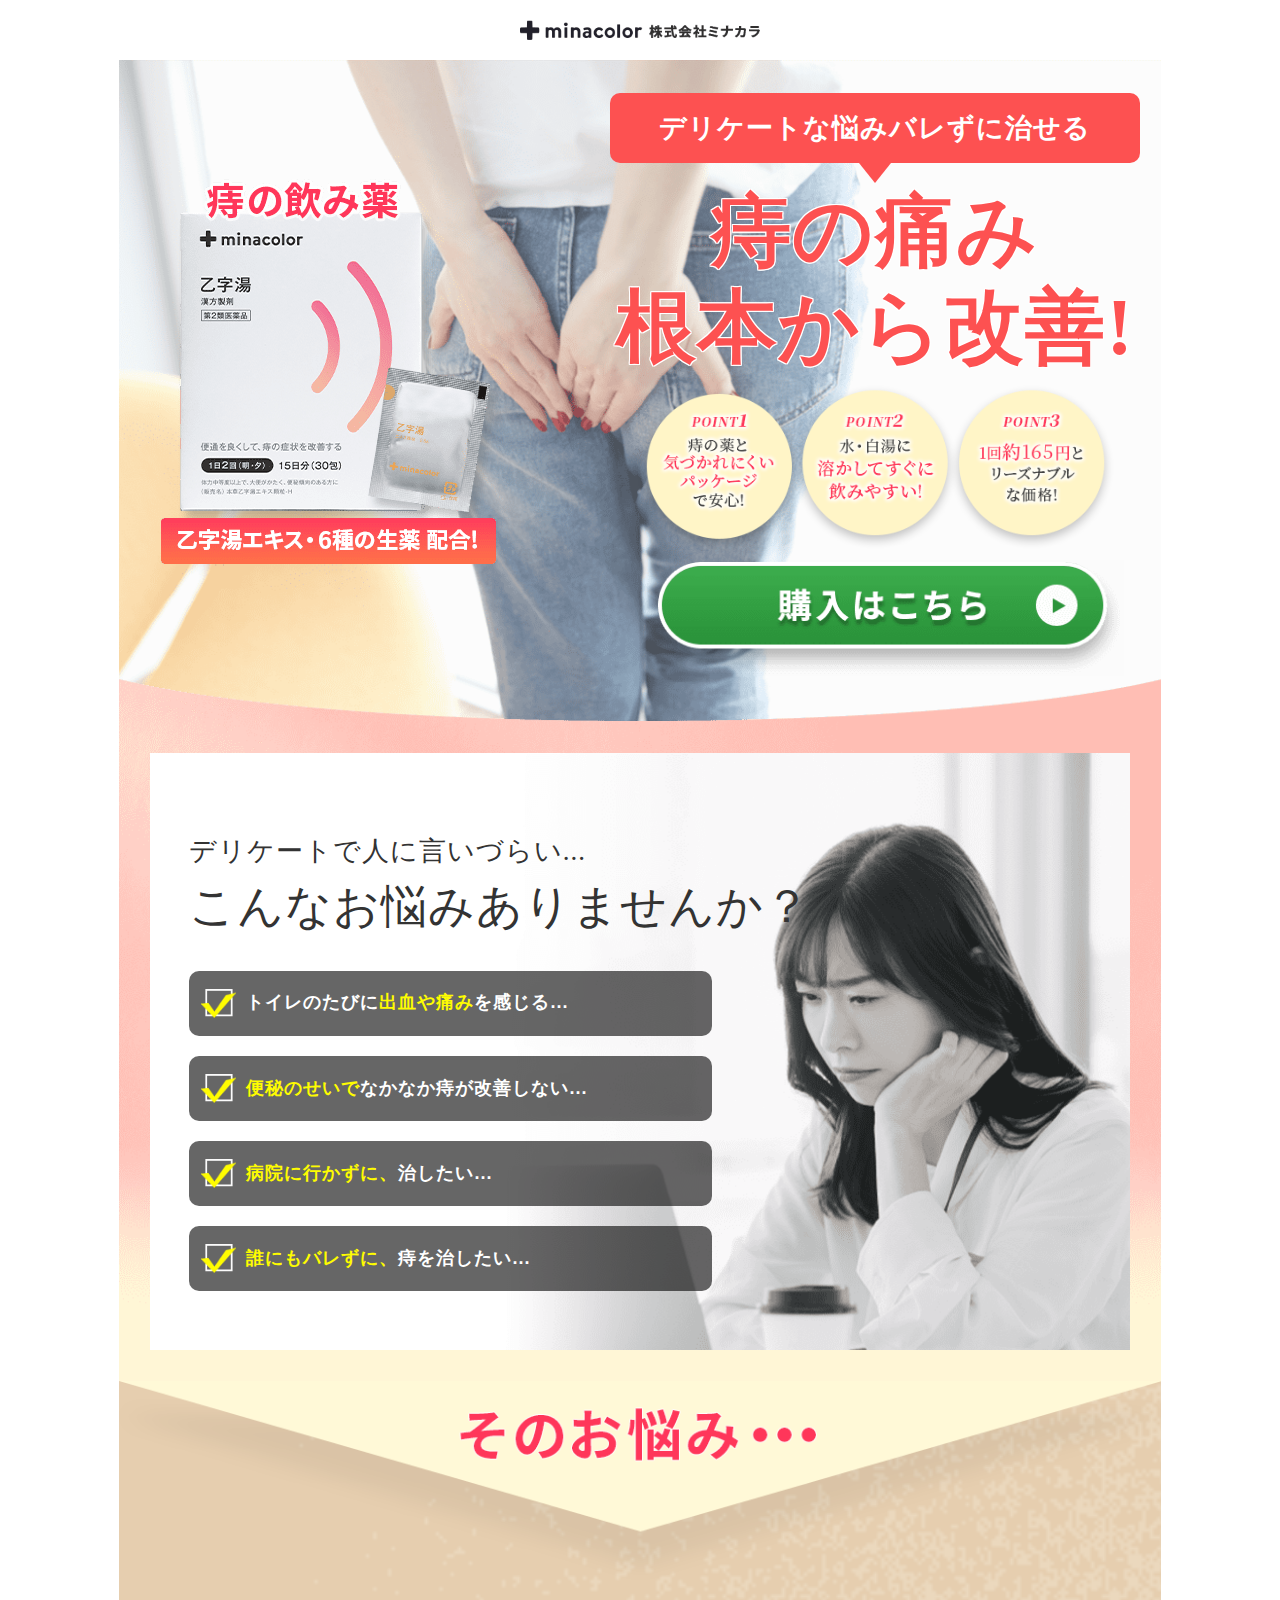
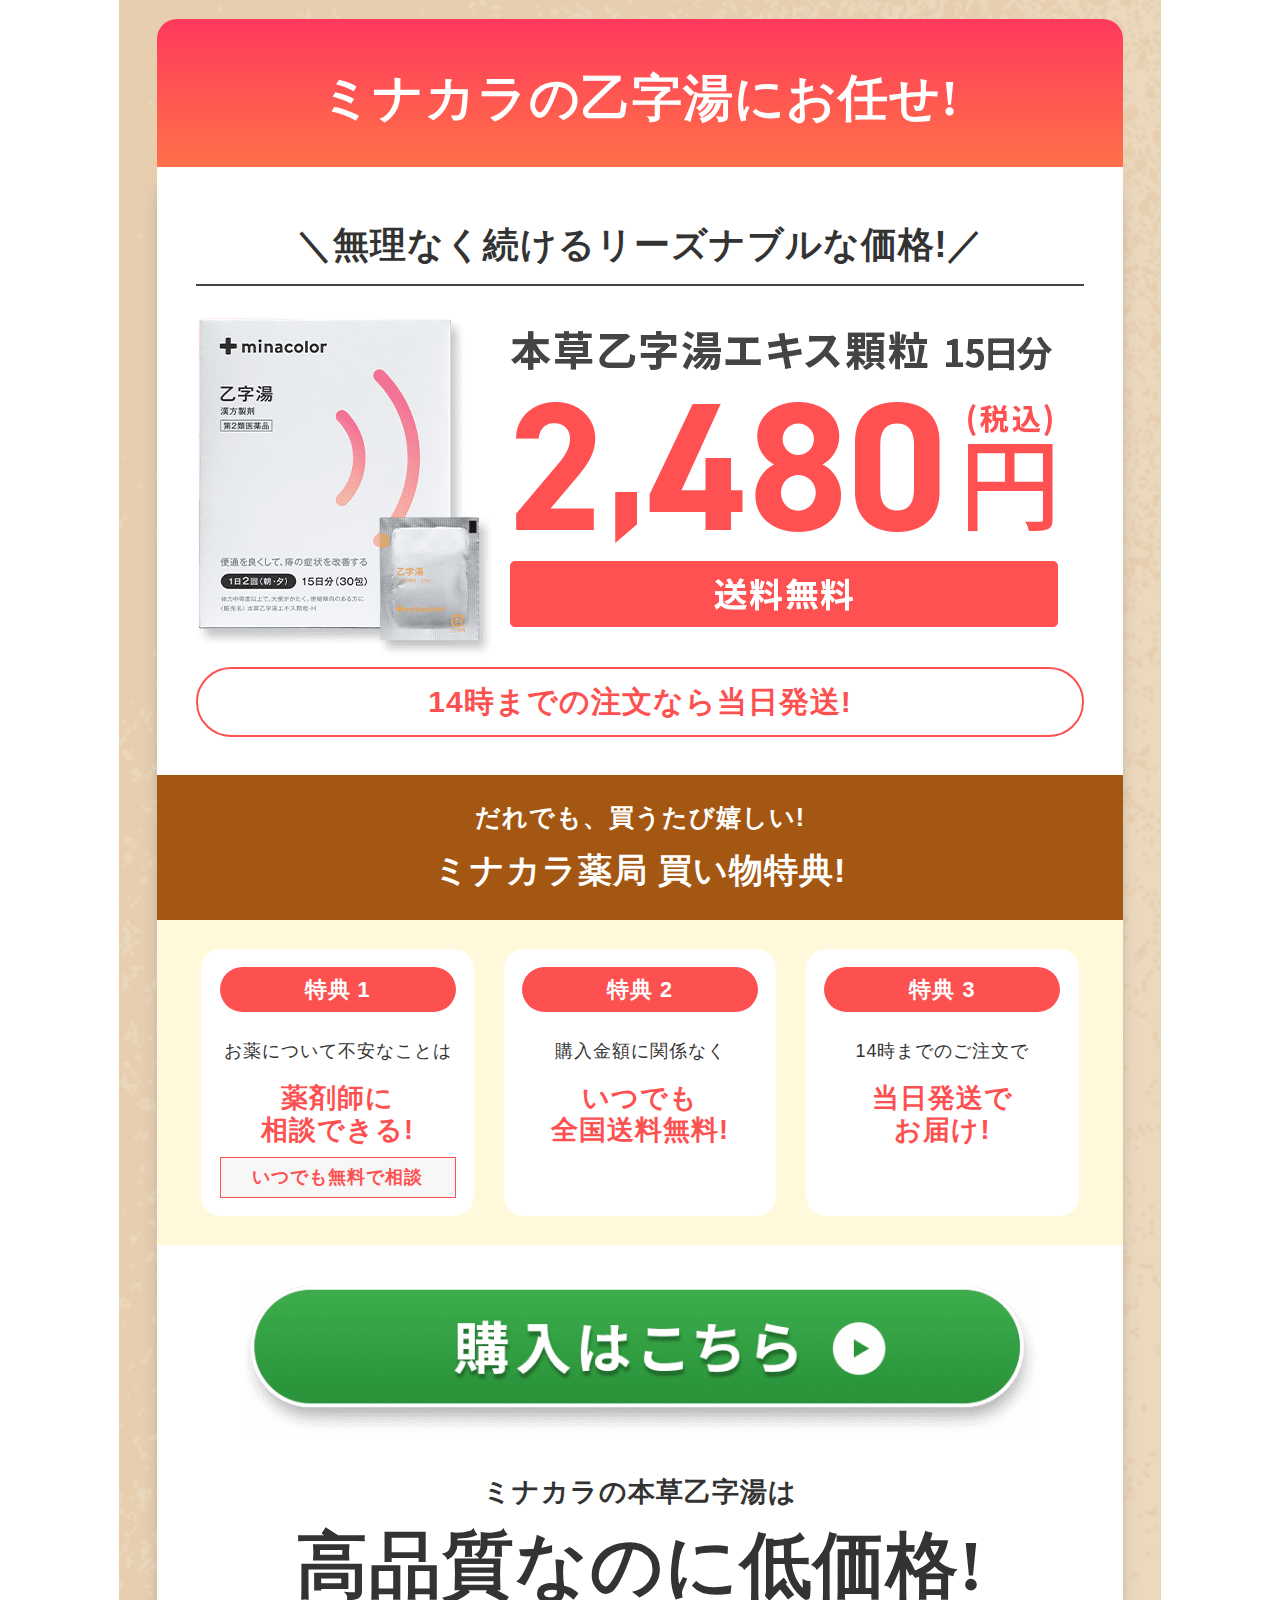
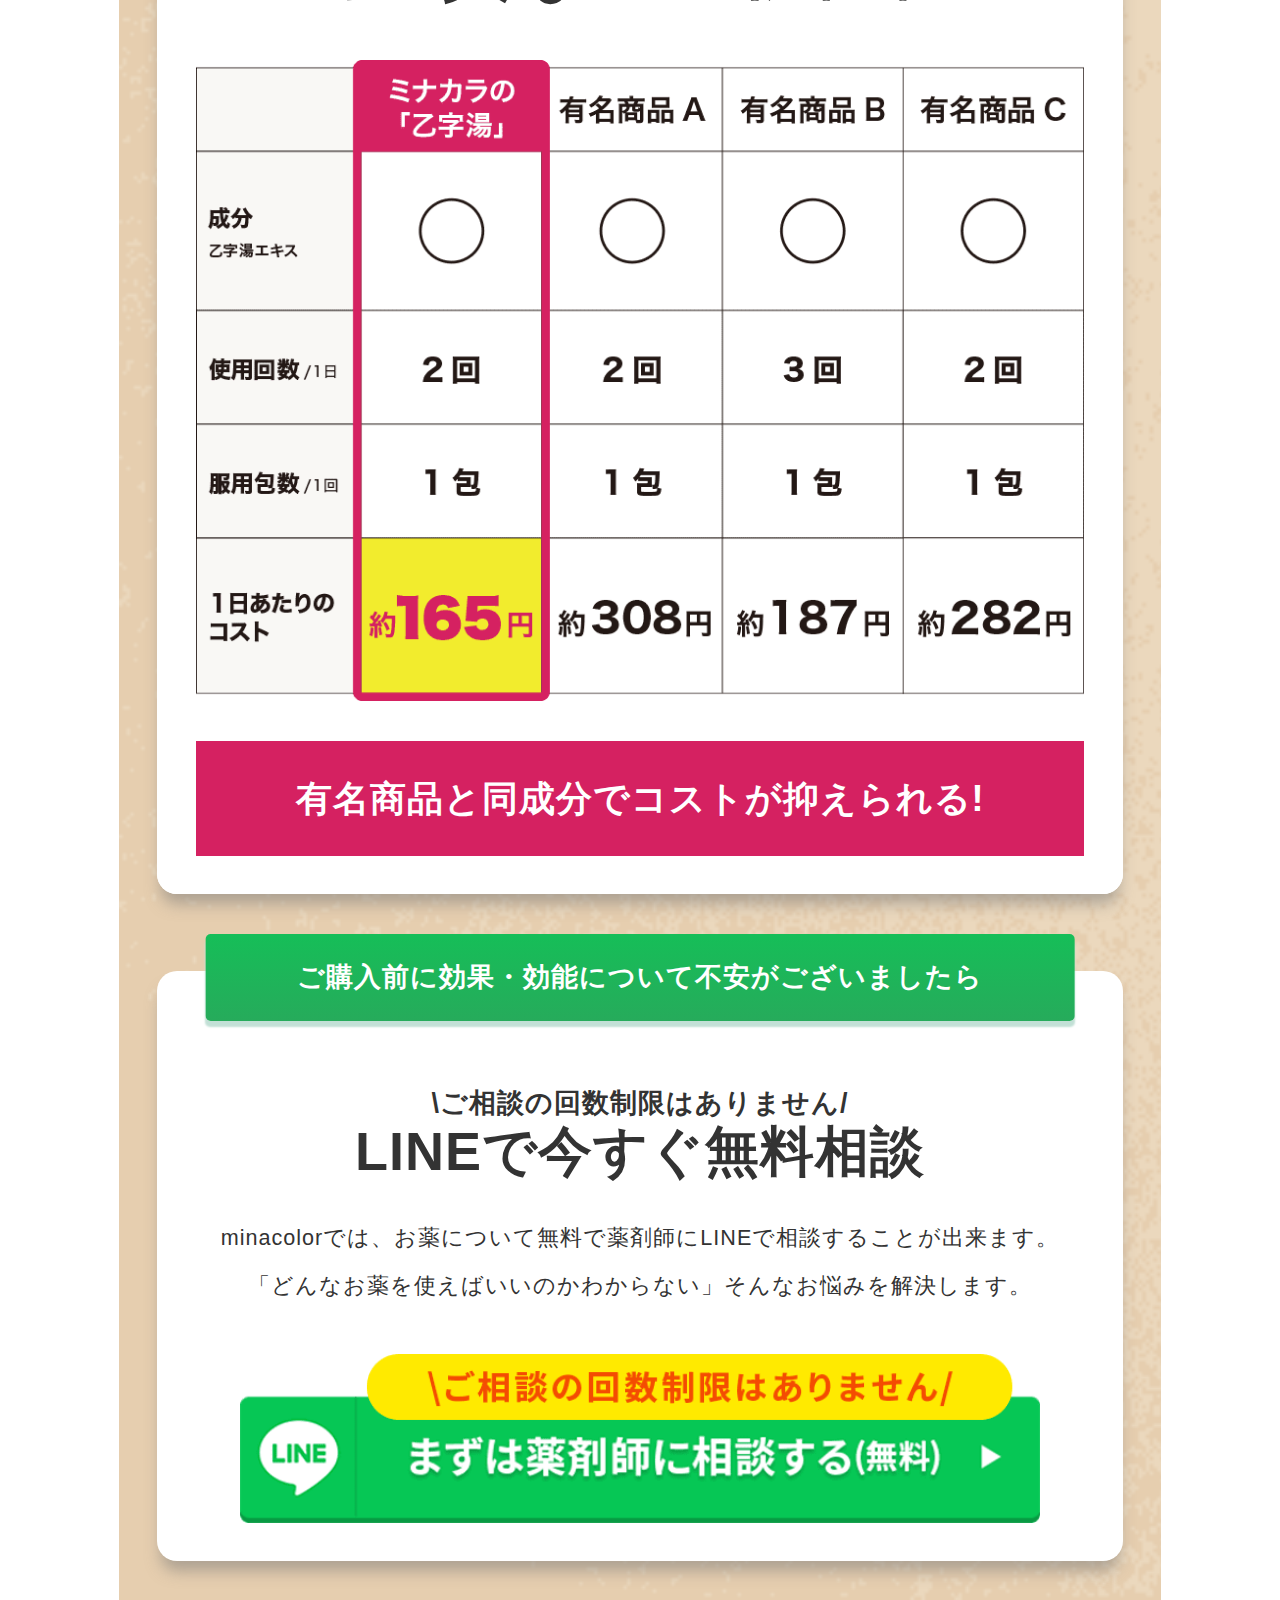
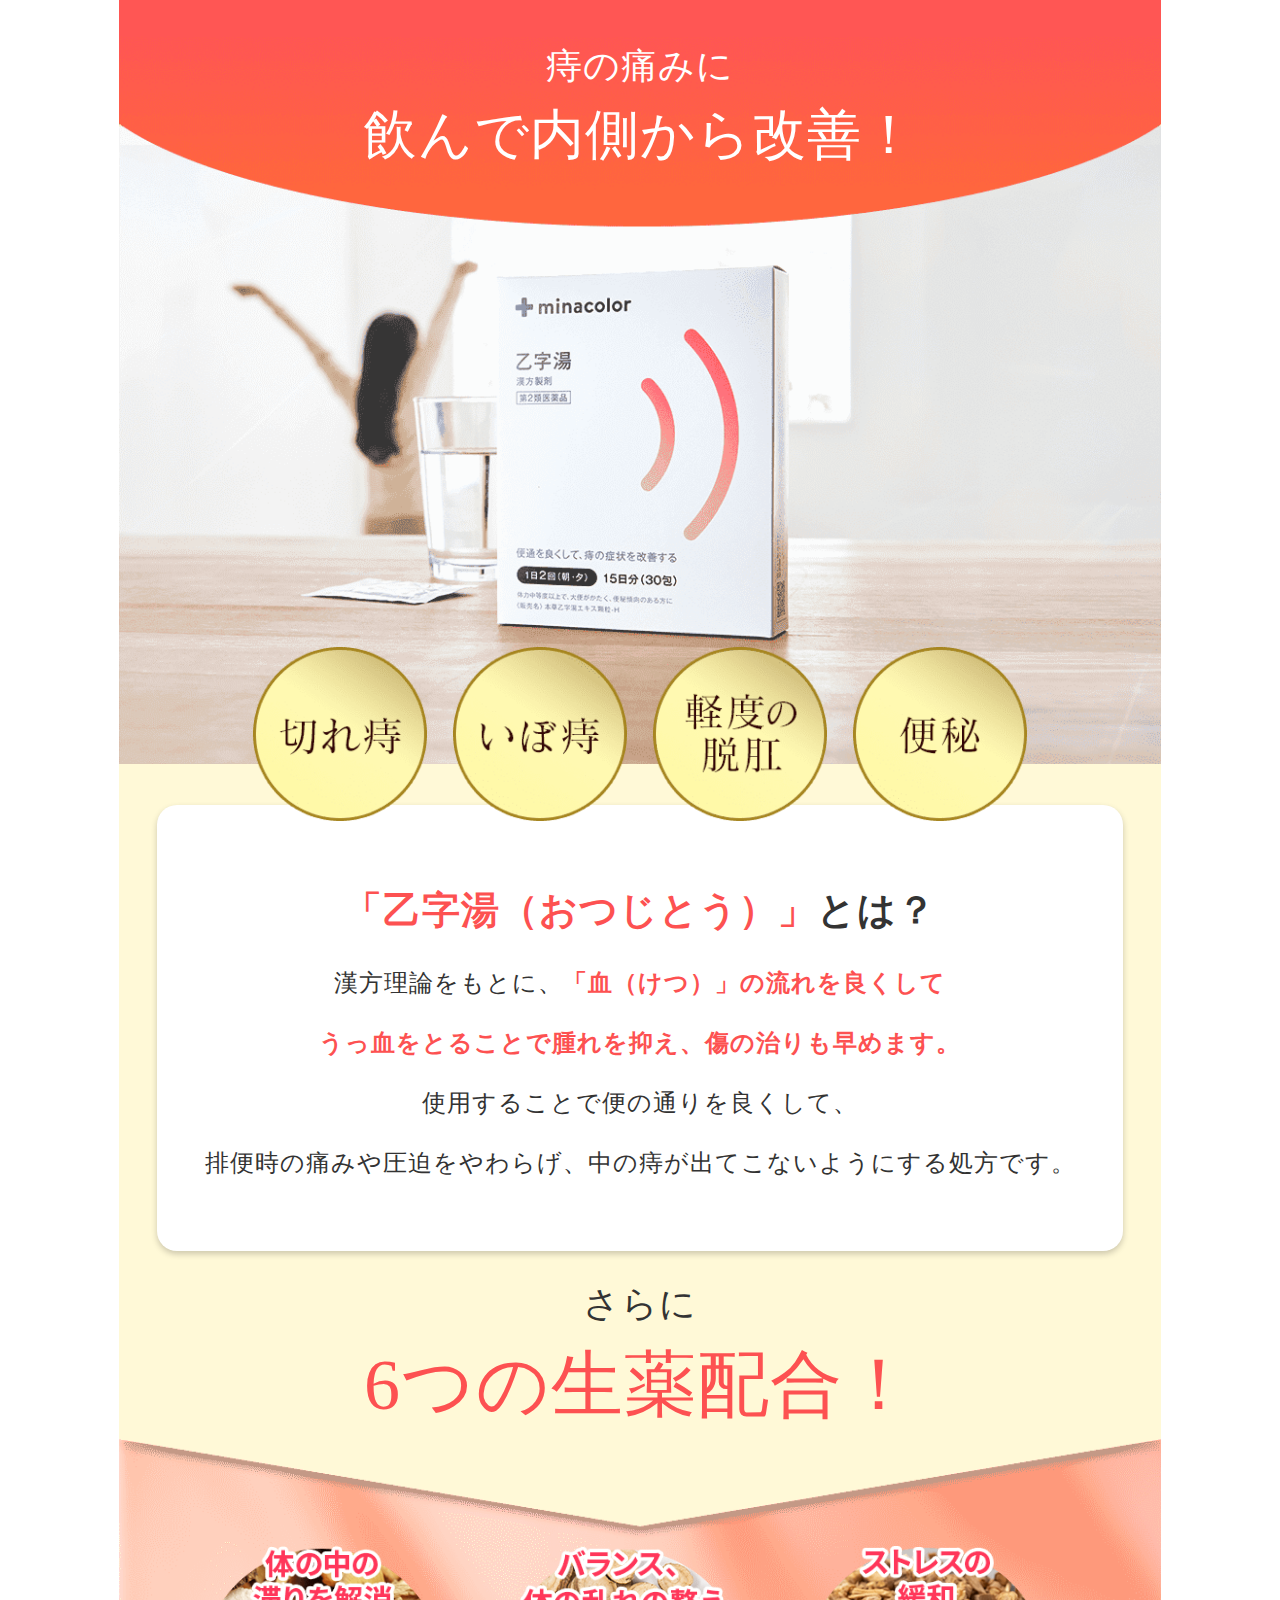
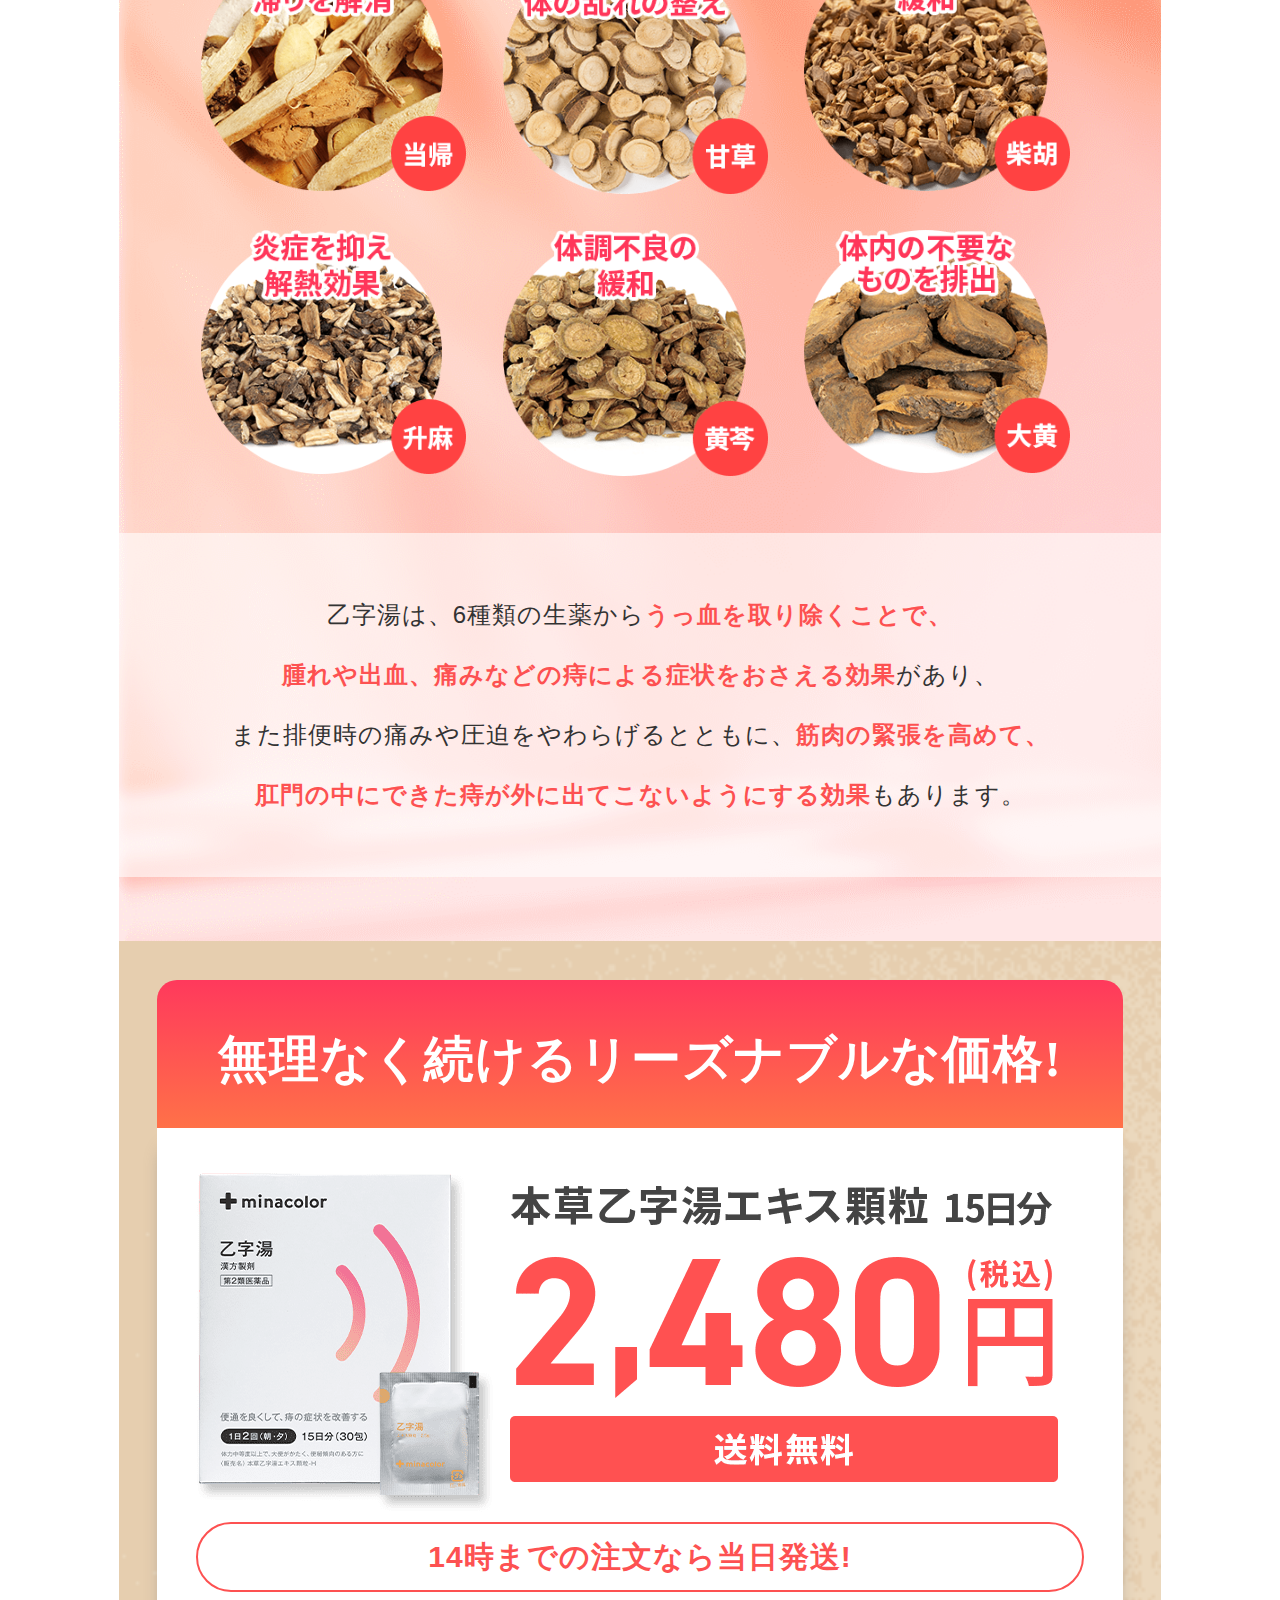
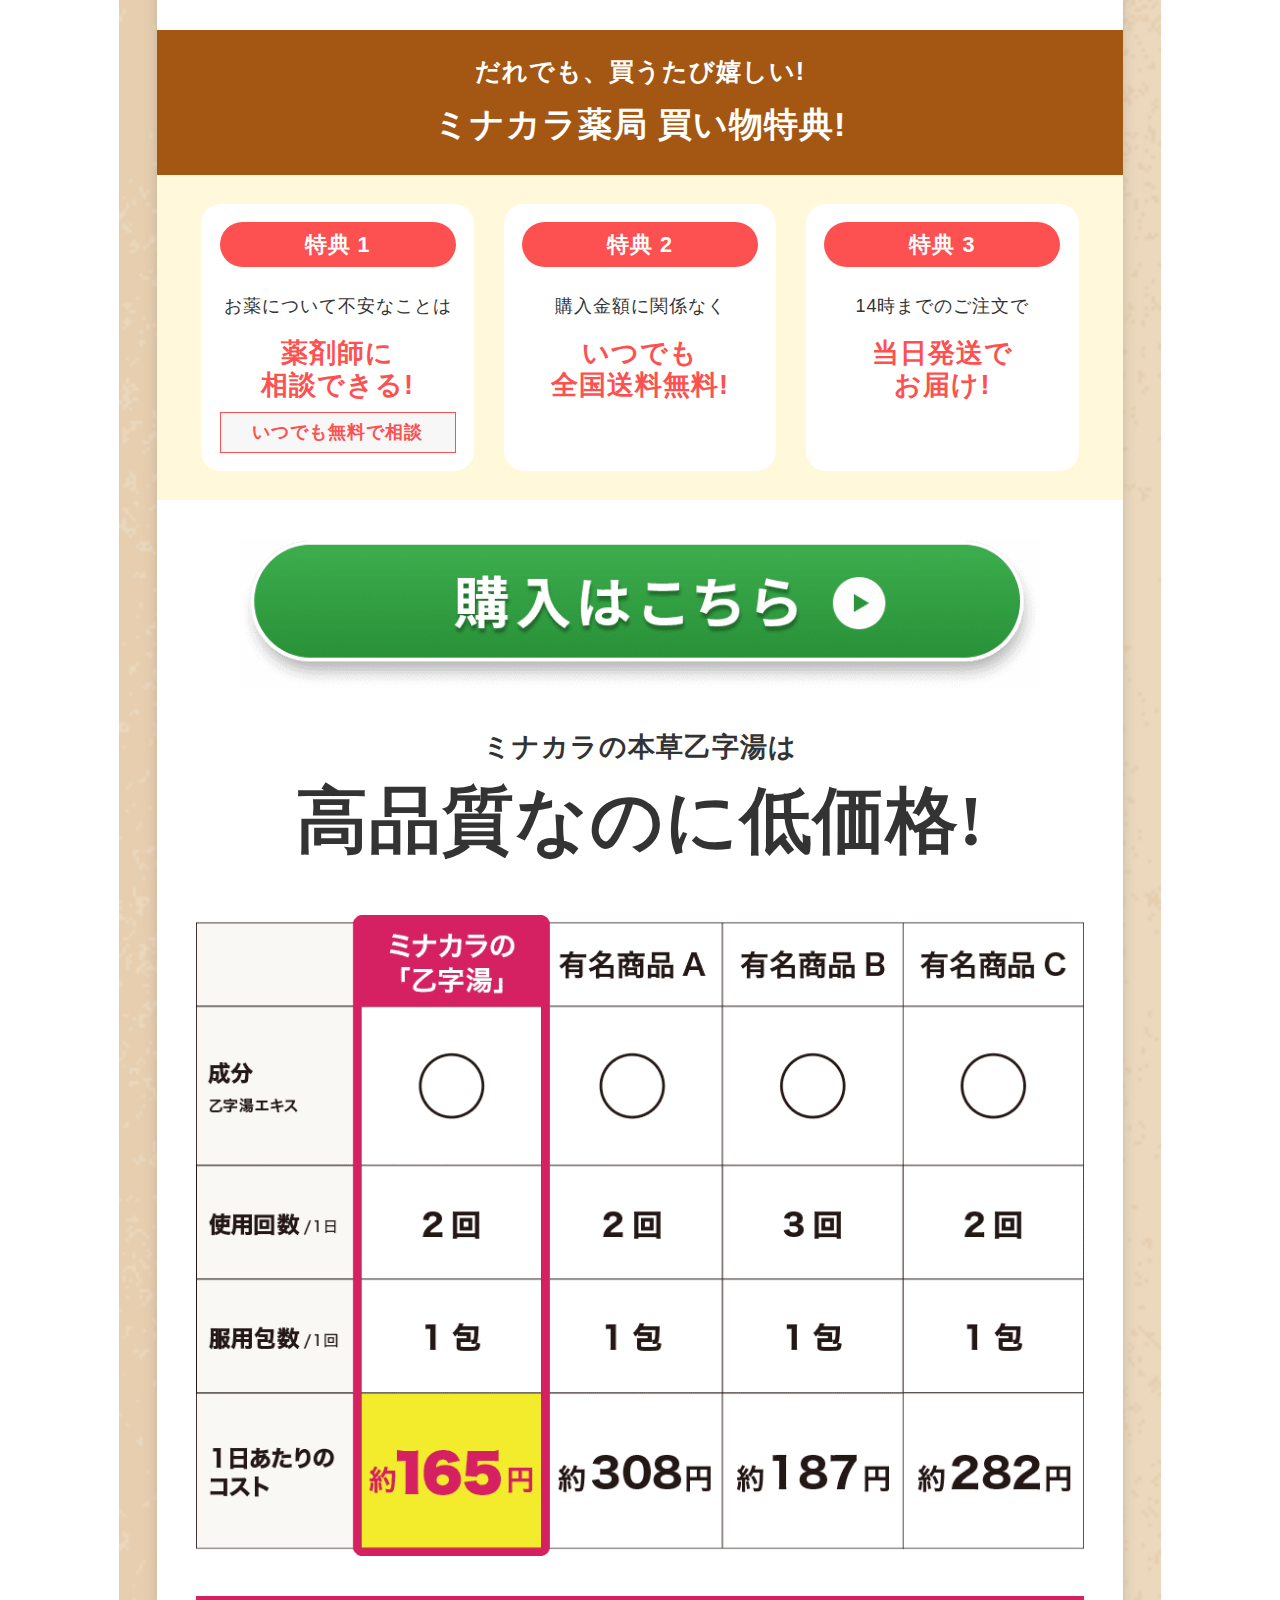
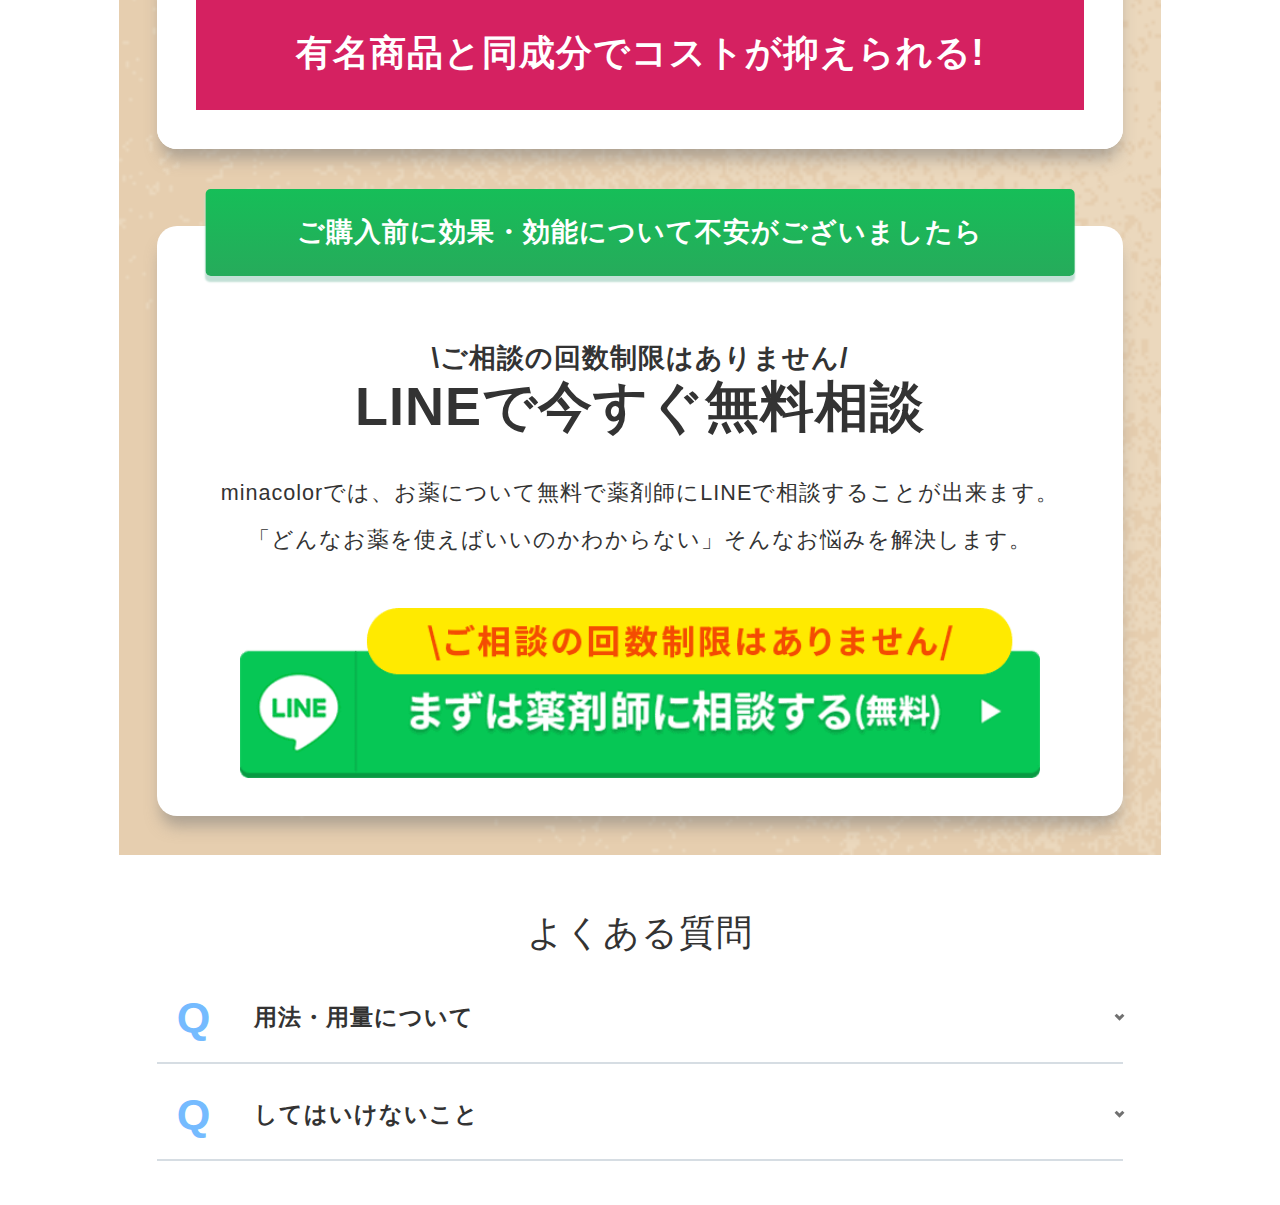
==== commit d0ee6c7a: "1002-3-改修" ====
--- a/honzootsujiyuextract-lp/index.html
+++ b/honzootsujiyuextract-lp/index.html
@@ -94,9 +94,10 @@
                 <div class="lp-hemorrhoids-offer-benefits-box">
                   <div class="lp-hemorrhoids-offer-benefits-item">
                     <p class="lp-hemorrhoids-offer-benefits-no">特典 1</p>
+                    <p class="lp-hemorrhoids-offer-benefits-free lp-hemorrhoids-responsive-sp">いつでも無料で相談</p>
                     <p class="lp-hemorrhoids-offer-benefits-text">お薬について不安なことは</p>
                     <p class="lp-hemorrhoids-offer-benefits-main-text">薬剤師に<br class="lp-hemorrhoids-responsive-pc">相談できる!</p>
-                    <p class="lp-hemorrhoids-offer-benefits-free">いつでも無料で相談</p>
+                    <p class="lp-hemorrhoids-offer-benefits-free lp-hemorrhoids-responsive-pc">いつでも無料で相談</p>
                   </div>
 
                   <div class="lp-hemorrhoids-offer-benefits-item">
@@ -155,7 +156,8 @@
         <section class="lp-hemorrhoids-about">
           <div class="lp-hemorrhoids-about-title">
 
-            <img class="lazyload" loading="lazy" src="./img/about-bg.png" alt="乙字湯">
+            <img class="lazyload lp-hemorrhoids-responsive-pc" loading="lazy" src="./img/about-bg.png" alt="乙字湯">
+            <img class="lazyload lp-hemorrhoids-responsive-sp" loading="lazy" src="./img/about-bg-sp.png" alt="乙字湯">
 
             <div class="lp-hemorrhoids-about-title-inner">
               <h2><span>痔の痛みに</span><br>飲んで内側から改善！</h2>
@@ -184,8 +186,8 @@
           <div class="lp-hemorrhoids-about-explanation">
             <h3><span>「乙字湯（おつじとう）」</span>とは？</h3>
             <p>
-              漢方理論をもとに、<span>「血（けつ）」の流れを良くしてうっ血をとることで腫れを抑え、傷の治りも早めます。</span><br>
-              使用することで便の通りを良くして、排便時の痛みや圧迫をやわらげ、中の痔が出てこないようにする処方です。
+              漢方理論をもとに、<span>「血（けつ）」の流れを良くして<br class="lp-hemorrhoids-responsive-pc">うっ血をとることで腫れを抑え、傷の治りも早めます。</span><br>
+              使用することで便の通りを良くして、<br class="lp-hemorrhoids-responsive-pc">排便時の痛みや圧迫をやわらげ、中の痔が出てこないようにする処方です。
             </p>
           </div>
 
@@ -210,7 +212,7 @@
             </div>
 
             <div class="lp-hemorrhoids-efficacy-explanation">
-              <p>乙字湯は、6種類の生薬から<span>うっ血を取り除くことで、腫れや出血、痛みなどの痔による症状をおさえる効果</span>があり、また排便時の痛みや圧迫をやわらげるとともに、<span>筋肉の緊張を高めて、肛門の中にできた痔が外に出てこないようにする効果</span>もあります。</p>
+              <p>乙字湯は、6種類の生薬から<span>うっ血を取り除くことで、<br class="lp-hemorrhoids-responsive-pc">腫れや出血、痛みなどの痔による症状をおさえる効果</span>があり、<br class="lp-hemorrhoids-responsive-pc">また排便時の痛みや圧迫をやわらげるとともに、<span>筋肉の緊張を高めて、<br class="lp-hemorrhoids-responsive-pc">肛門の中にできた痔が外に出てこないようにする効果</span>もあります。</p>
             </div>
           </div>
         </section>
--- a/honzootsujiyuextract-lp/css/style.css
+++ b/honzootsujiyuextract-lp/css/style.css
@@ -27,13 +27,39 @@
 
 /* btn animation------------------------- */
 
-.lp-hemorrhoids-fv-cta img,
-.lp-hemorrhoids-offer-cta img,
-.lp-hemorrhoids-line-cta img {
+.lp-hemorrhoids-fv-cta img {
   animation: anime1 0.6s ease 0s infinite alternate;
   transform-origin:center;
 }
+
+.lp-hemorrhoids-offer-cta img {
+  animation: anime2 0.6s ease 0s infinite alternate;
+  transform-origin:center;
+}
+
+.lp-hemorrhoids-line-cta img {
+  animation: anime3 0.6s ease 0s infinite alternate;
+  transform-origin:center;
+}
 @keyframes anime1 {
+  from {
+    transform: scale(0.9,0.9);
+  }
+  to {
+    transform: scale(1,1);
+  }
+}
+
+@keyframes anime2 {
+  from {
+    transform: scale(0.9,0.9);
+  }
+  to {
+    transform: scale(1,1);
+  }
+}
+
+@keyframes anime3 {
   from {
     transform: scale(0.9,0.9);
   }
@@ -398,21 +424,20 @@
     font-size: min(3vmin, 30px);
     font-weight: bold;
     text-align: center;
-    margin-bottom: 20px;
+    margin-bottom: 10px;
     display: block;
     color: #fd5151;
     line-height: 1.2;
 }
 
 .lp-hemorrhoids-offer-benefits-free{
-    display: block;
-    background-color: yellow;
+    background-color: #f7f7f7;
     color: #fd5151;
-    padding: 2%;
-    font-size: min(2.6vmin, 18px);
-    font-weight: bold;
-    text-align: center;
-    border-radius: 10px;
+    padding: 0 2%;
+    font-size: min(2vmin, 18px);
+    font-weight: bold;
+    text-align: center;
+    border: 1px solid #fd5151;
 }
 
 
@@ -477,7 +502,7 @@
     width: 100%;
     font-size: min(6vmin, 60px);
     font-family: 'Hiragino Mincho ProN', 'Yu Mincho', 'MS PMincho', 'MS Mincho', serif;
-    line-height: 1.2;
+    line-height: 1.4;
 }
 
 .lp-hemorrhoids-about-title-inner h2 span{
@@ -515,8 +540,8 @@
 .lp-hemorrhoids-about-explanation{
     background-color: #fff;
     border-radius: 20px;
-    margin: 1.5vw 3vw 2vw 3vw;
-    padding: 3vw;
+    margin: 4% 3vw 2vw 3vw;
+    padding: 5vw 3vw 3vw 3vw;
     box-shadow: 0 3px 6px rgba(0,0,0,0.2);
 }
 
@@ -531,7 +556,7 @@
 }
 
 .lp-hemorrhoids-about-explanation p{
-    font-size: min(2.4vmin, 24px);
+    font-size: min(2.8vmin, 24px);
     line-height: 2.5;
     margin-bottom: 20px;
     text-align: center;
@@ -616,8 +641,9 @@
 }
 
 .lp-hemorrhoids-efficacy-explanation p{
-    font-size: min(2.4vmin, 24px);
+    font-size: min(2.8vmin, 24px);
     line-height: 2.5;
+    text-align: center;
 }
 
 .lp-hemorrhoids-efficacy-explanation p span{
@@ -991,7 +1017,7 @@
     .lp-hemorrhoids-offer h2{
         border-top-left-radius: 10px;
         border-top-right-radius: 10px;
-        font-size: min(4.3vmin, 40px);
+        font-size: min(5.2vmin, 40px);
         padding: 5% 0;
     }
 
@@ -1094,14 +1120,15 @@
         background-color: #a45712;
         text-align: center;
         color: #fff;
-        padding: 2% 0;
-        font-weight: bold;
-        font-size: min(4vmin, 20px);
+        padding: 4% 0;
+        font-weight: bold;
+        font-size: min(3.8vmin, 18px);
         line-height: 1.8;
+        letter-spacing: 2px;
     }
 
     .lp-hemorrhoids-offer-benefits h3 span{
-        font-size: min(6vmin, 30px);
+        font-size: min(5vmin, 28px);
     }
 
     .lp-hemorrhoids-offer-benefits-box{
@@ -1143,7 +1170,7 @@
     }
 
     .lp-hemorrhoids-offer-benefits-main-text{
-        font-size: min(6vmin, 20px);
+        font-size: min(8vmin, 24px);
         font-weight: bold;
         text-align: center;
         margin-bottom: 20px;
@@ -1153,14 +1180,13 @@
     }
 
     .lp-hemorrhoids-offer-benefits-free{
-        display: block;
-        background-color: yellow;
-        color: #fd5151;
-        padding: 2%;
-        font-size: min(5.6vmin, 22px);
-        font-weight: bold;
-        text-align: center;
-        border-radius: 10px;
+        padding: 0 2%;
+        font-size: min(3.5vmin, 22px);
+        font-weight: bold;
+        text-align: center;
+        border-radius: 0;
+        width: 80%;
+        margin: 20px auto 0px auto;
     }
 
 
@@ -1219,13 +1245,13 @@
         position: absolute;
         top: 3%;
         width: 100%;
-        font-size: min(6vmin, 60px);
+        font-size: min(8vmin, 60px);
         font-family: 'Hiragino Mincho ProN', 'Yu Mincho', 'MS PMincho', 'MS Mincho', serif;
-        line-height: 1.2;
+        line-height: 1.3;
     }
 
     .lp-hemorrhoids-about-title-inner h2 span{
-        font-size: min(4vmin, 40px);
+        font-size: min(6.4vmin, 40px);
     }
 
     .lp-hemorrhoids-about-title{
@@ -1237,7 +1263,7 @@
     .lp-hemorrhoids-about-point-box{
         display: flex;
         position: absolute;
-        top: 80%;
+        top: 90%;
         width: 90%;
         justify-content: center;
         left: 50%;
@@ -1336,6 +1362,7 @@
         font-size: min(3.8vmin, 24px);
         line-height: 2;
         margin-bottom: 20px;
+        text-align: left;
     }
 
     .lp-hemorrhoids-efficacy-explanation p span{
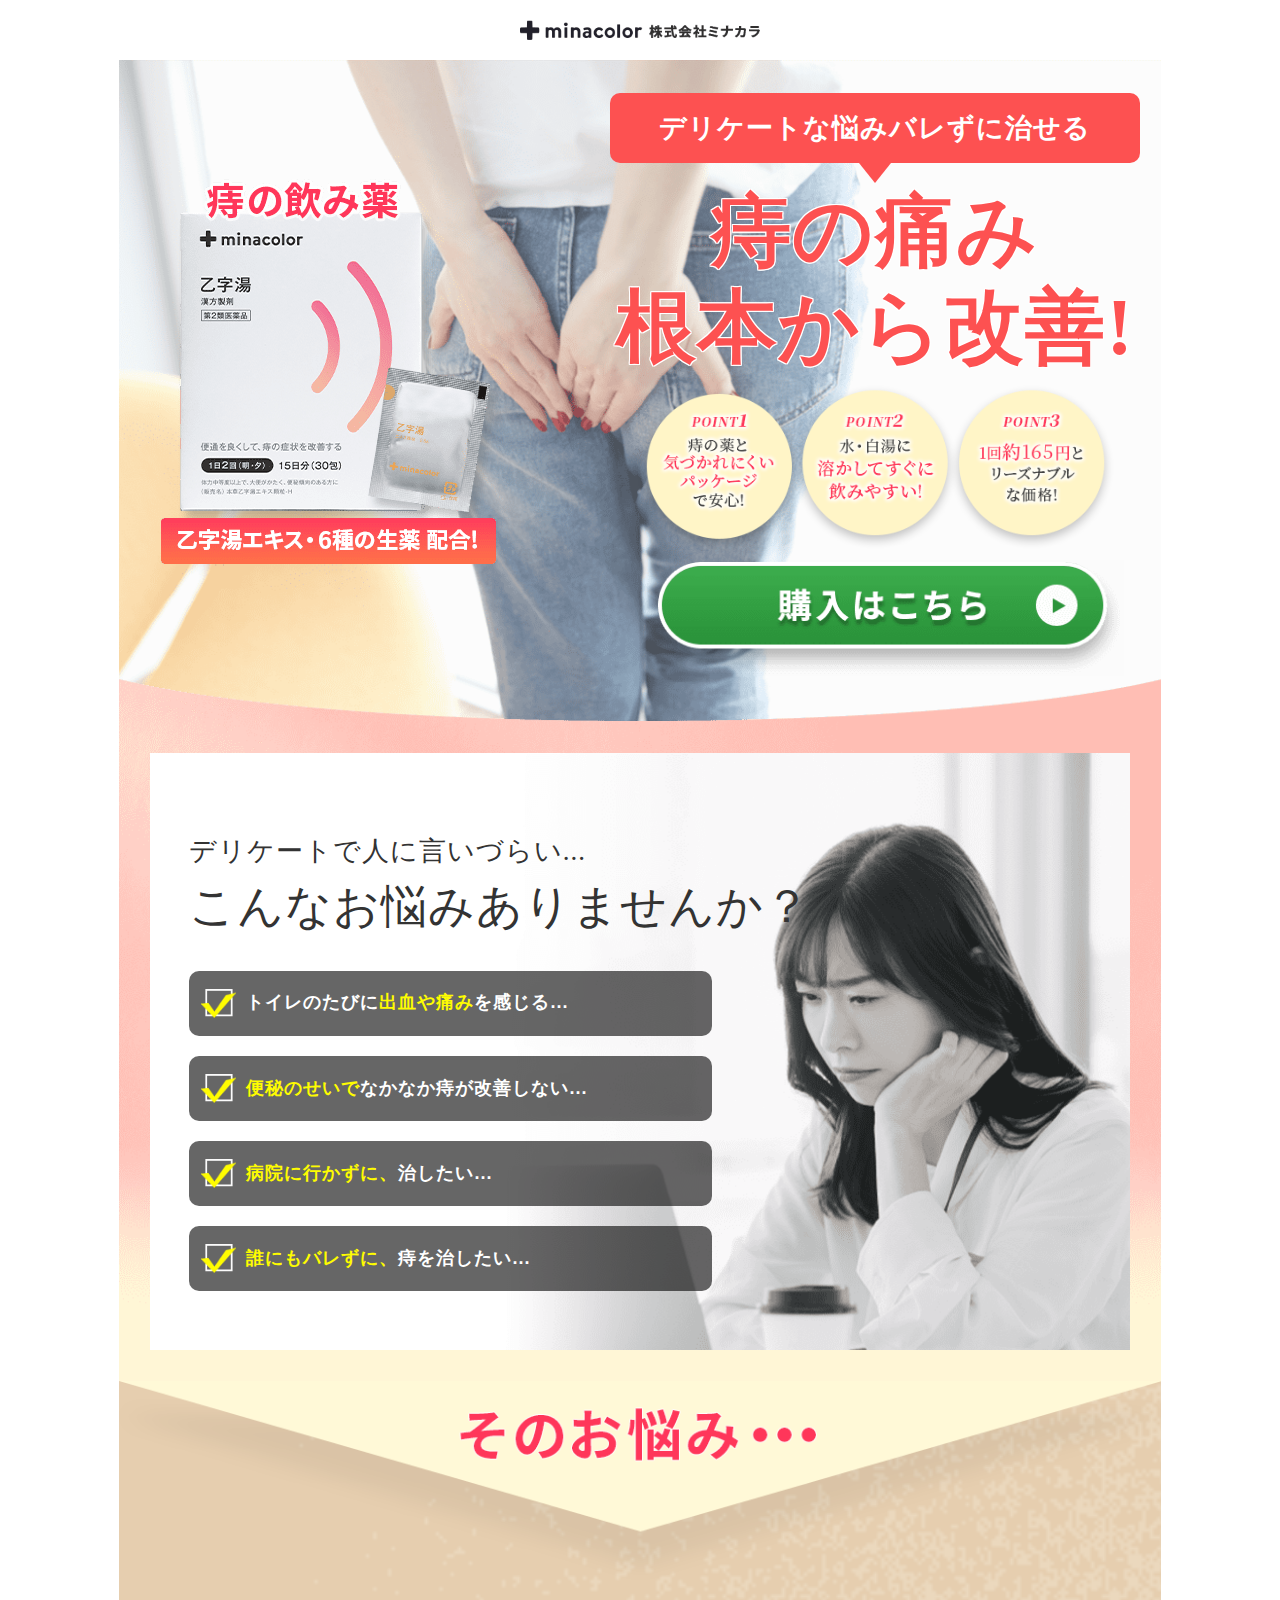
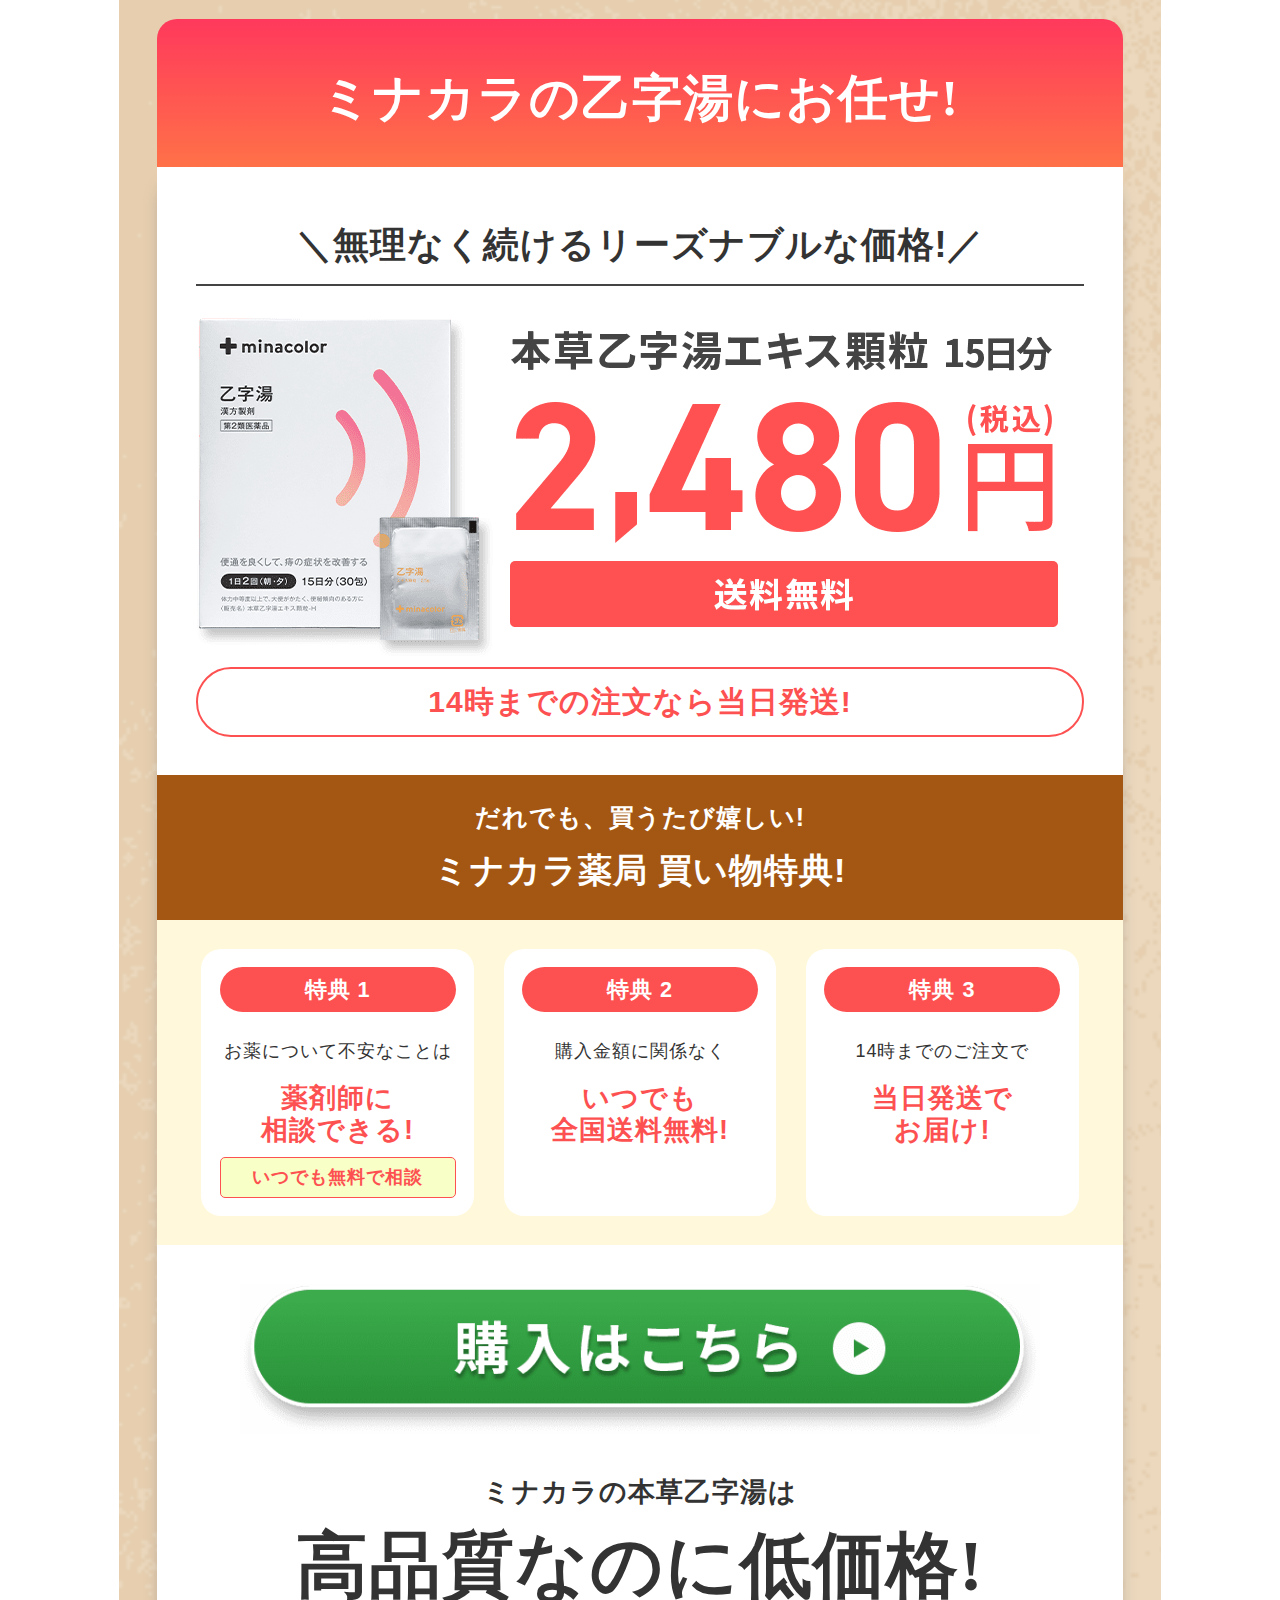
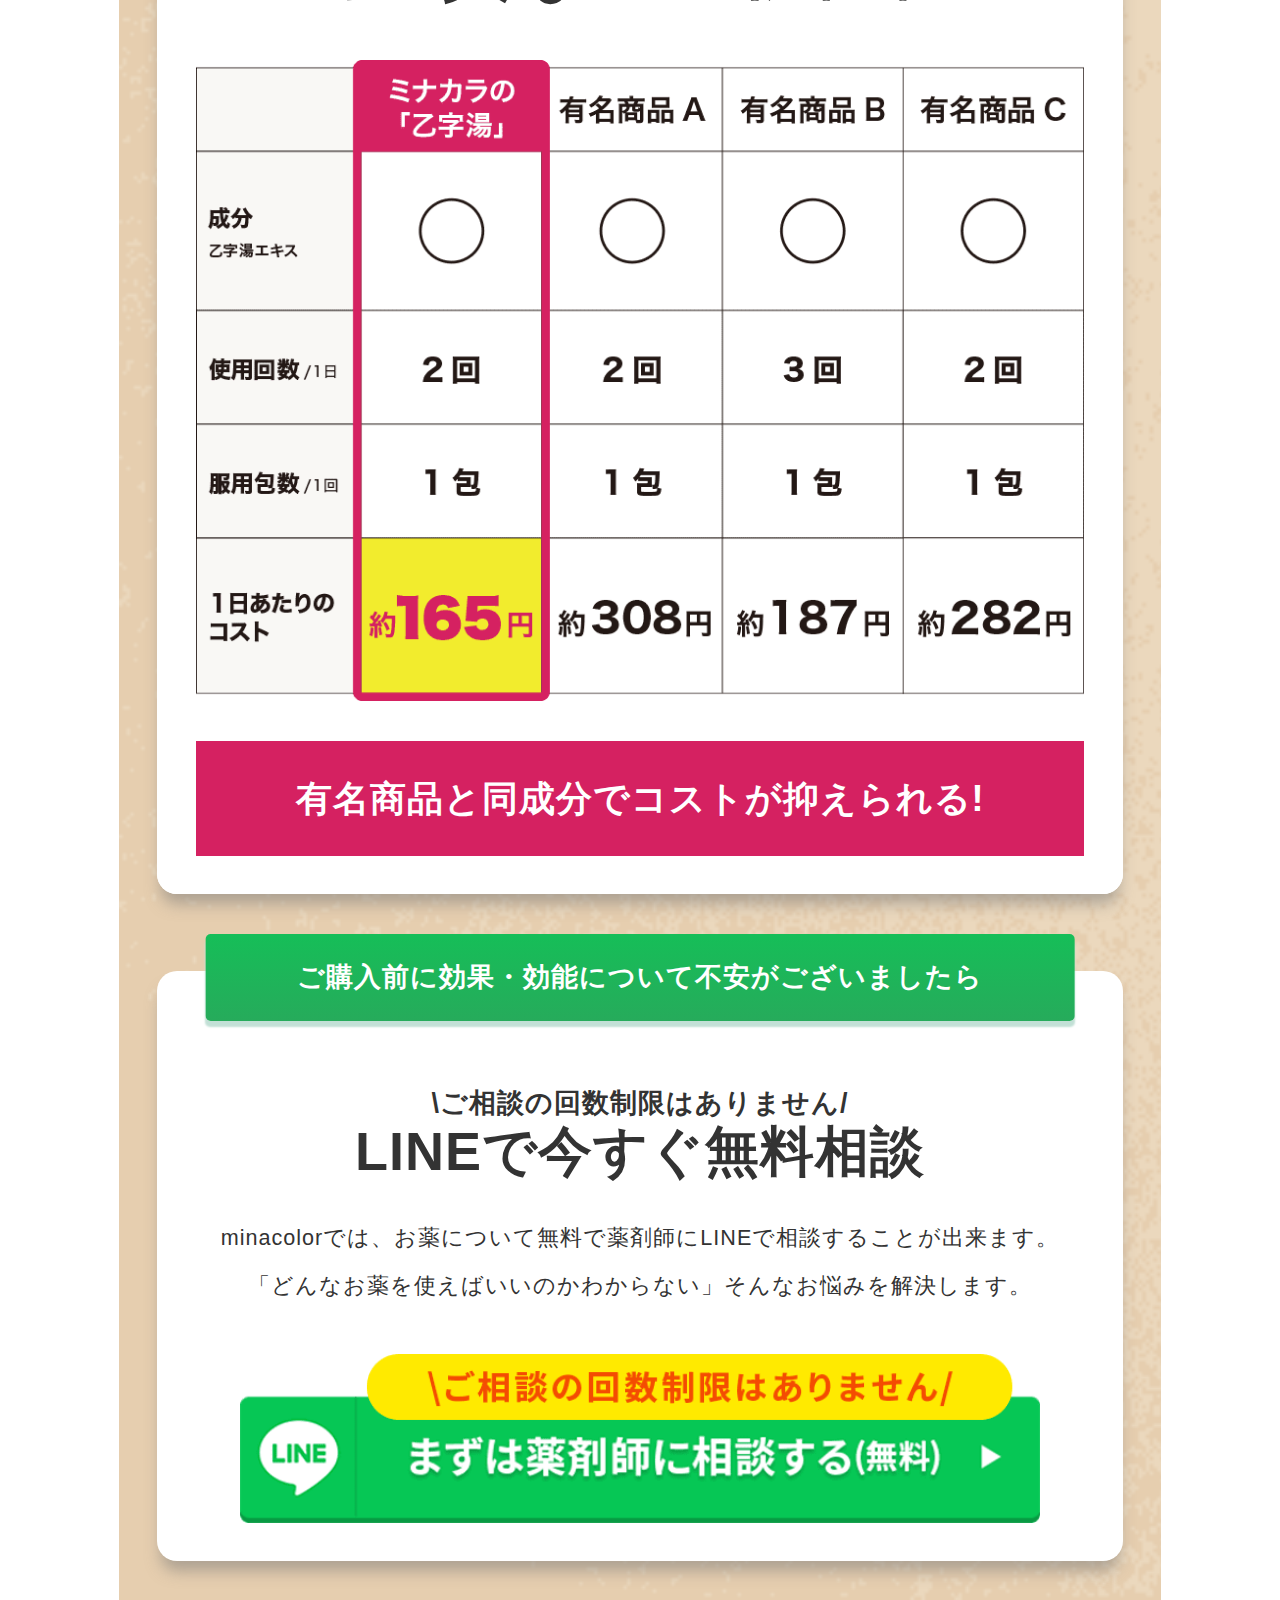
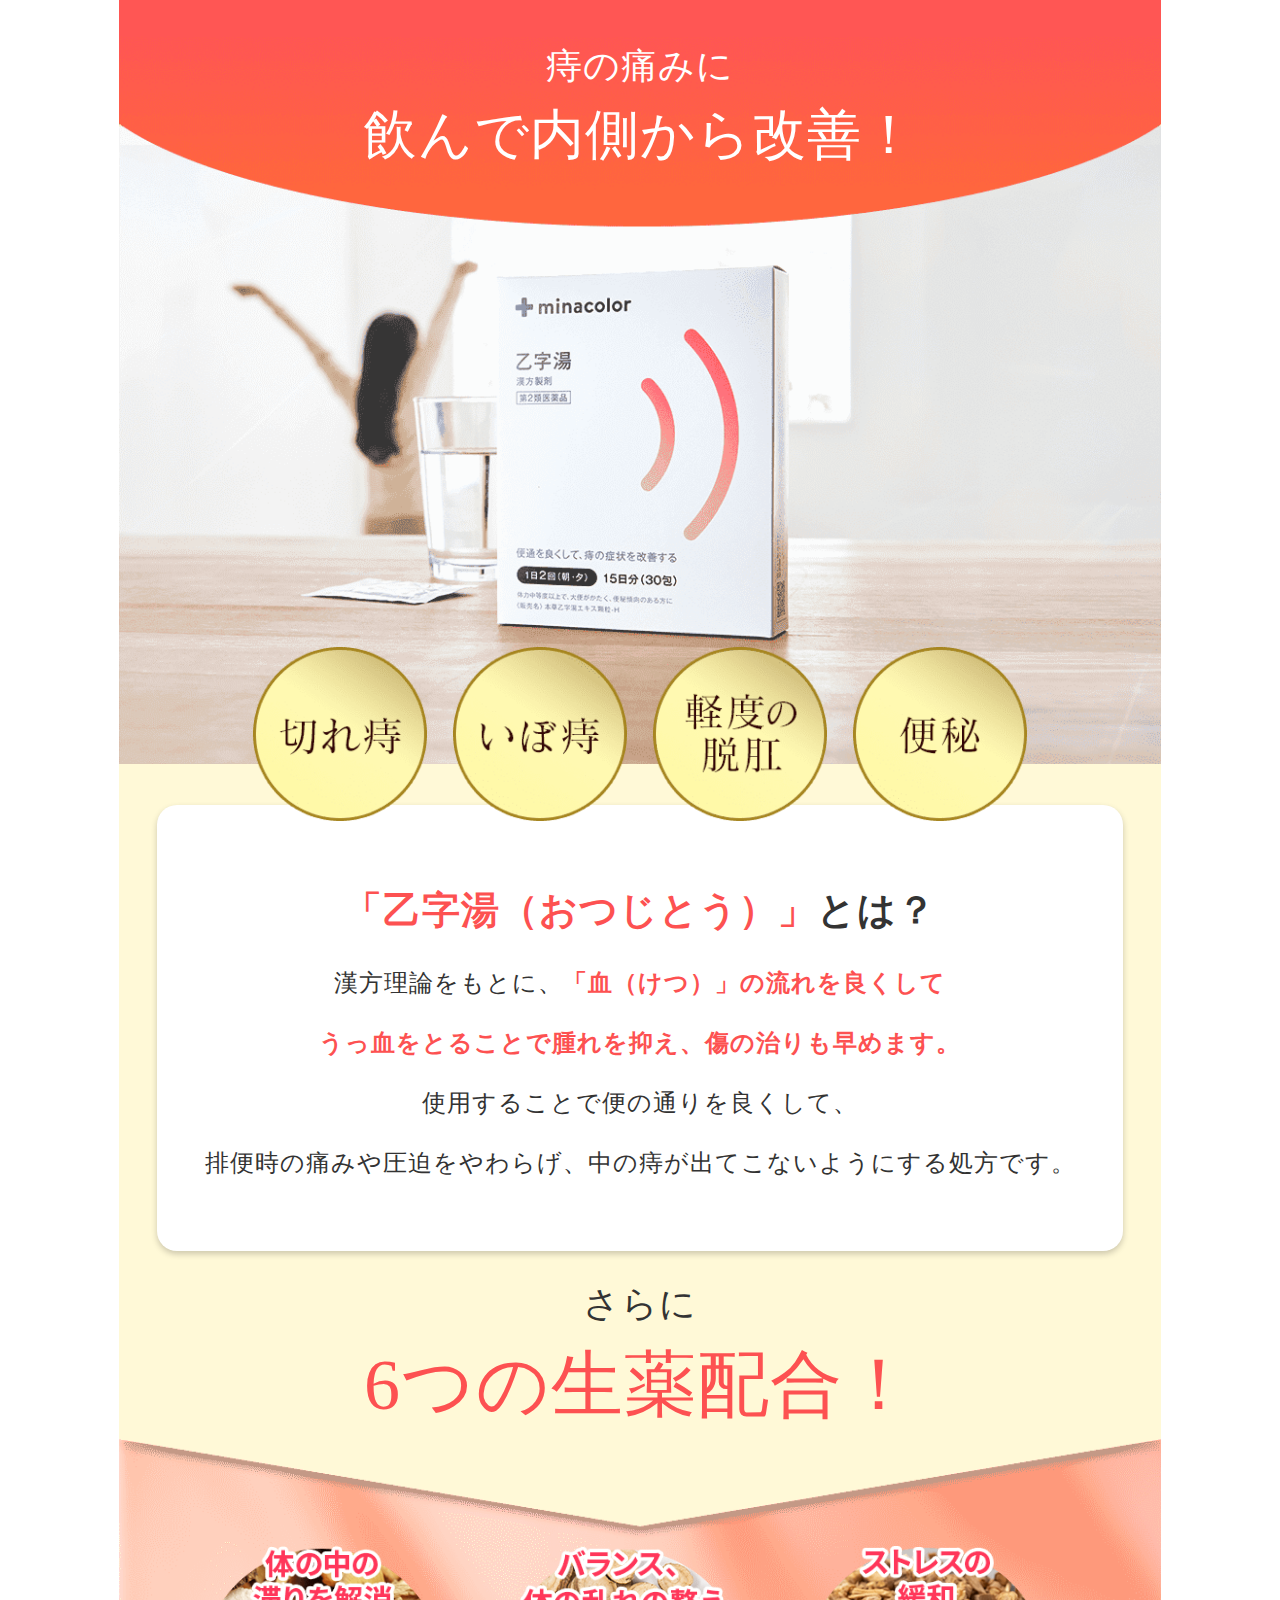
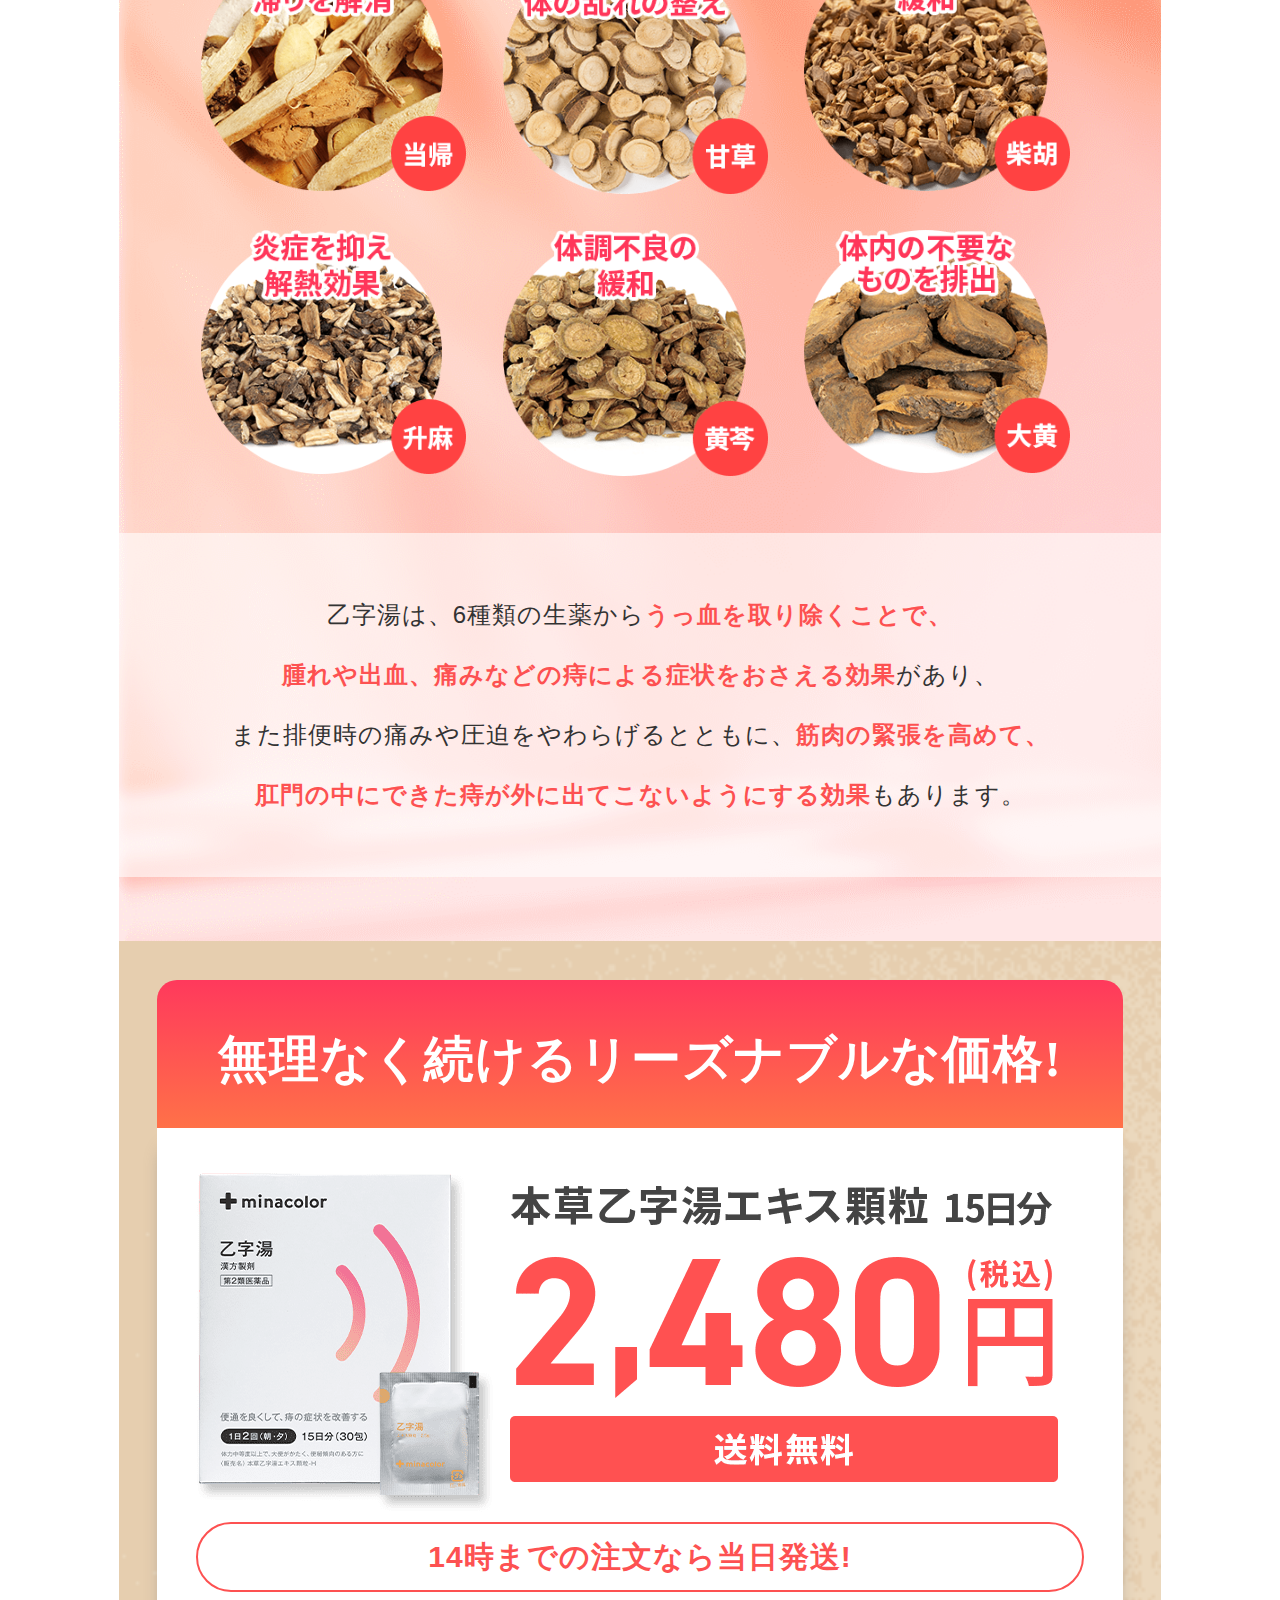
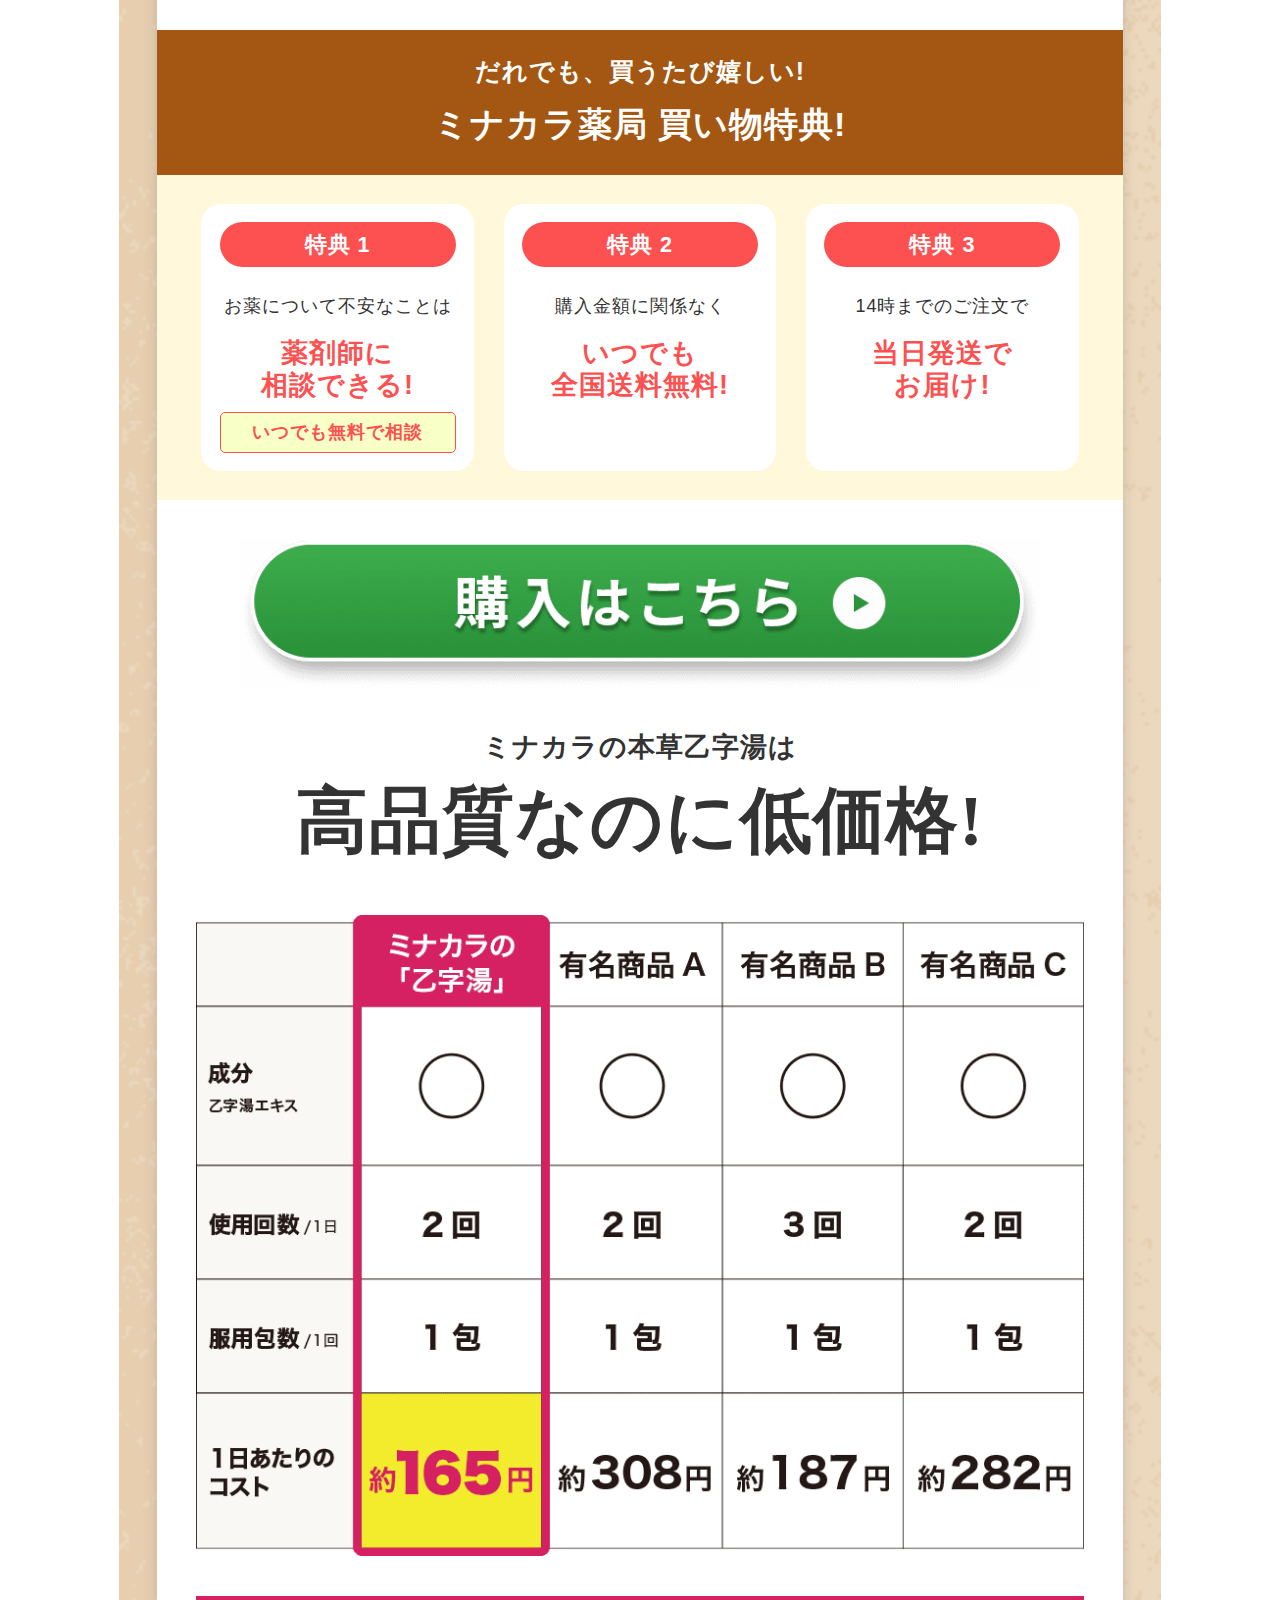
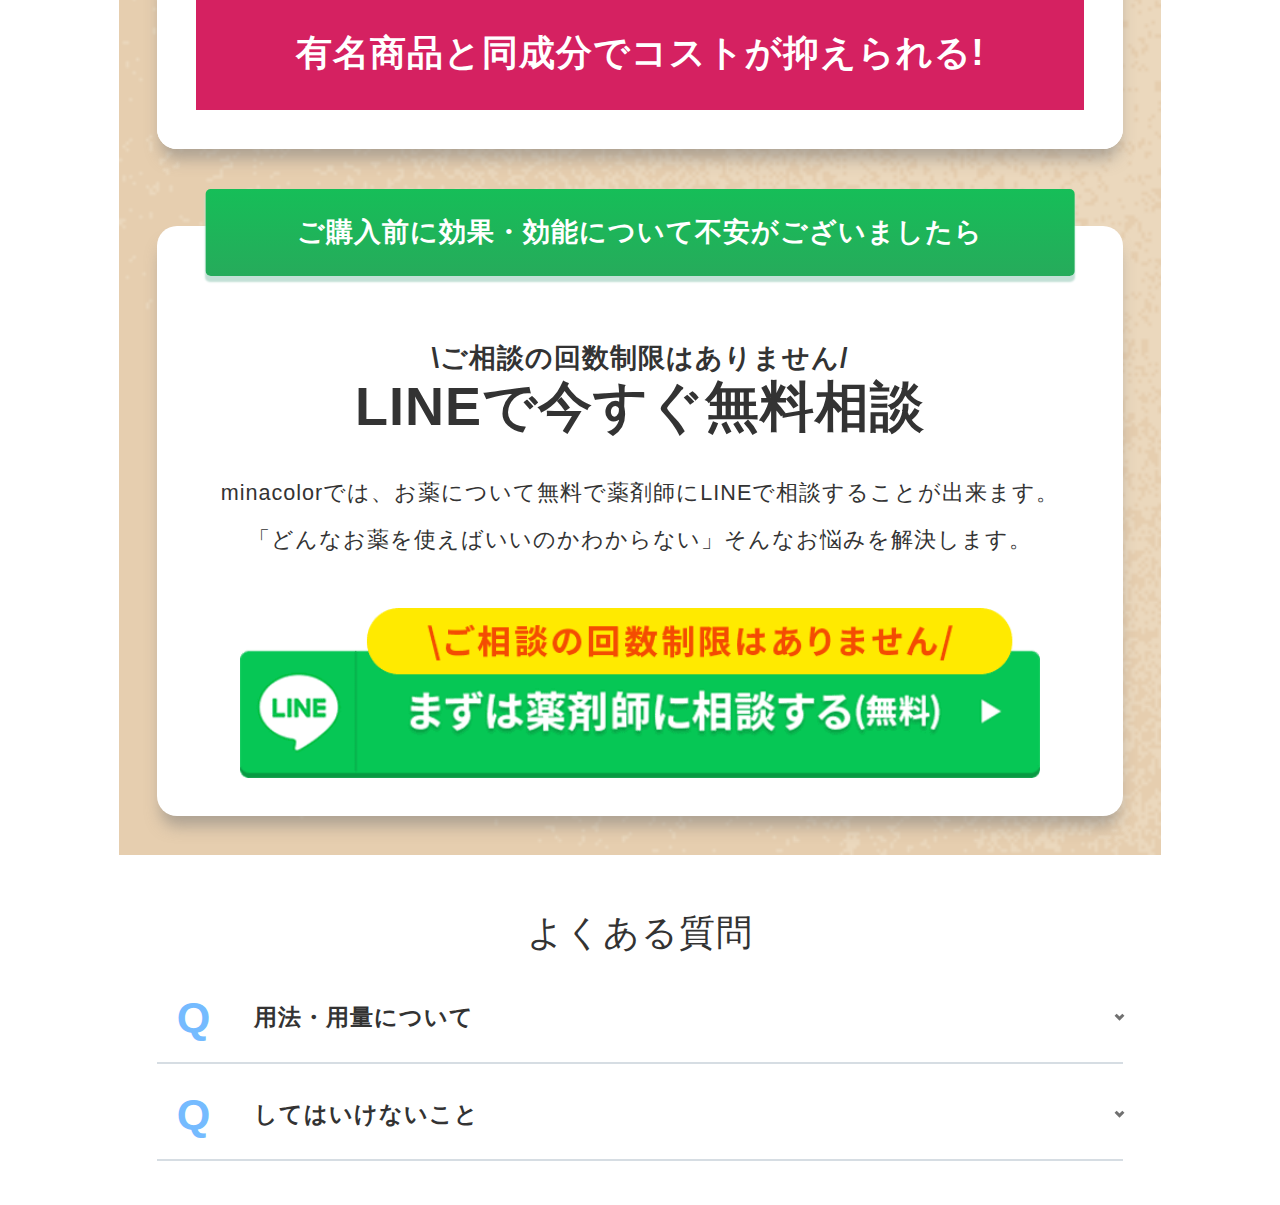
==== commit 664476a8: "1002-5-改修" ====
--- a/honzootsujiyuextract-lp/index.html
+++ b/honzootsujiyuextract-lp/index.html
@@ -240,9 +240,10 @@
                 <div class="lp-hemorrhoids-offer-benefits-box">
                   <div class="lp-hemorrhoids-offer-benefits-item">
                     <p class="lp-hemorrhoids-offer-benefits-no">特典 1</p>
+                    <p class="lp-hemorrhoids-offer-benefits-free lp-hemorrhoids-responsive-sp">いつでも無料で相談</p>
                     <p class="lp-hemorrhoids-offer-benefits-text">お薬について不安なことは</p>
                     <p class="lp-hemorrhoids-offer-benefits-main-text">薬剤師に<br class="lp-hemorrhoids-responsive-pc">相談できる!</p>
-                    <p class="lp-hemorrhoids-offer-benefits-free">いつでも無料で相談</p>
+                    <p class="lp-hemorrhoids-offer-benefits-free lp-hemorrhoids-responsive-pc">いつでも無料で相談</p>
                   </div>
 
                   <div class="lp-hemorrhoids-offer-benefits-item">
--- a/honzootsujiyuextract-lp/css/style.css
+++ b/honzootsujiyuextract-lp/css/style.css
@@ -431,13 +431,14 @@
 }
 
 .lp-hemorrhoids-offer-benefits-free{
-    background-color: #f7f7f7;
+    background-color: #f8ffc7;
     color: #fd5151;
     padding: 0 2%;
     font-size: min(2vmin, 18px);
     font-weight: bold;
     text-align: center;
     border: 1px solid #fd5151;
+    border-radius: 5px;
 }
 
 
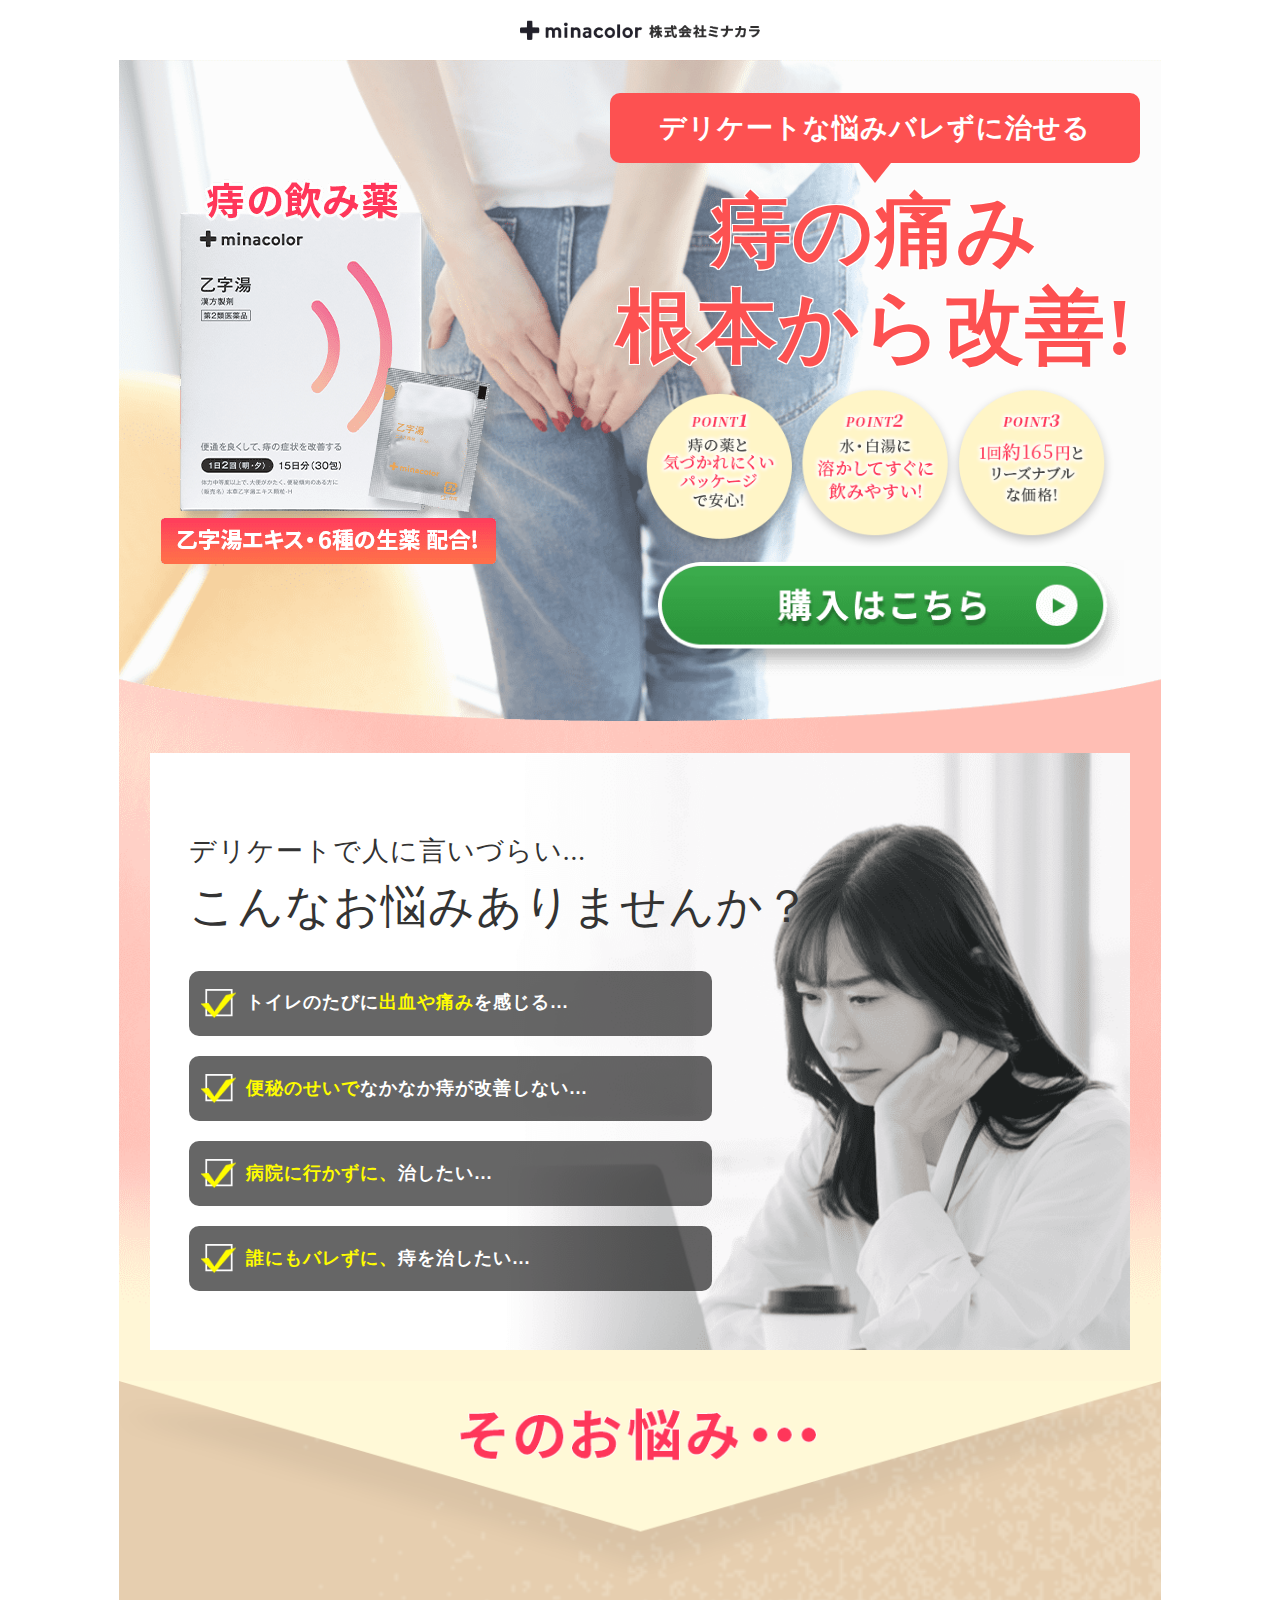
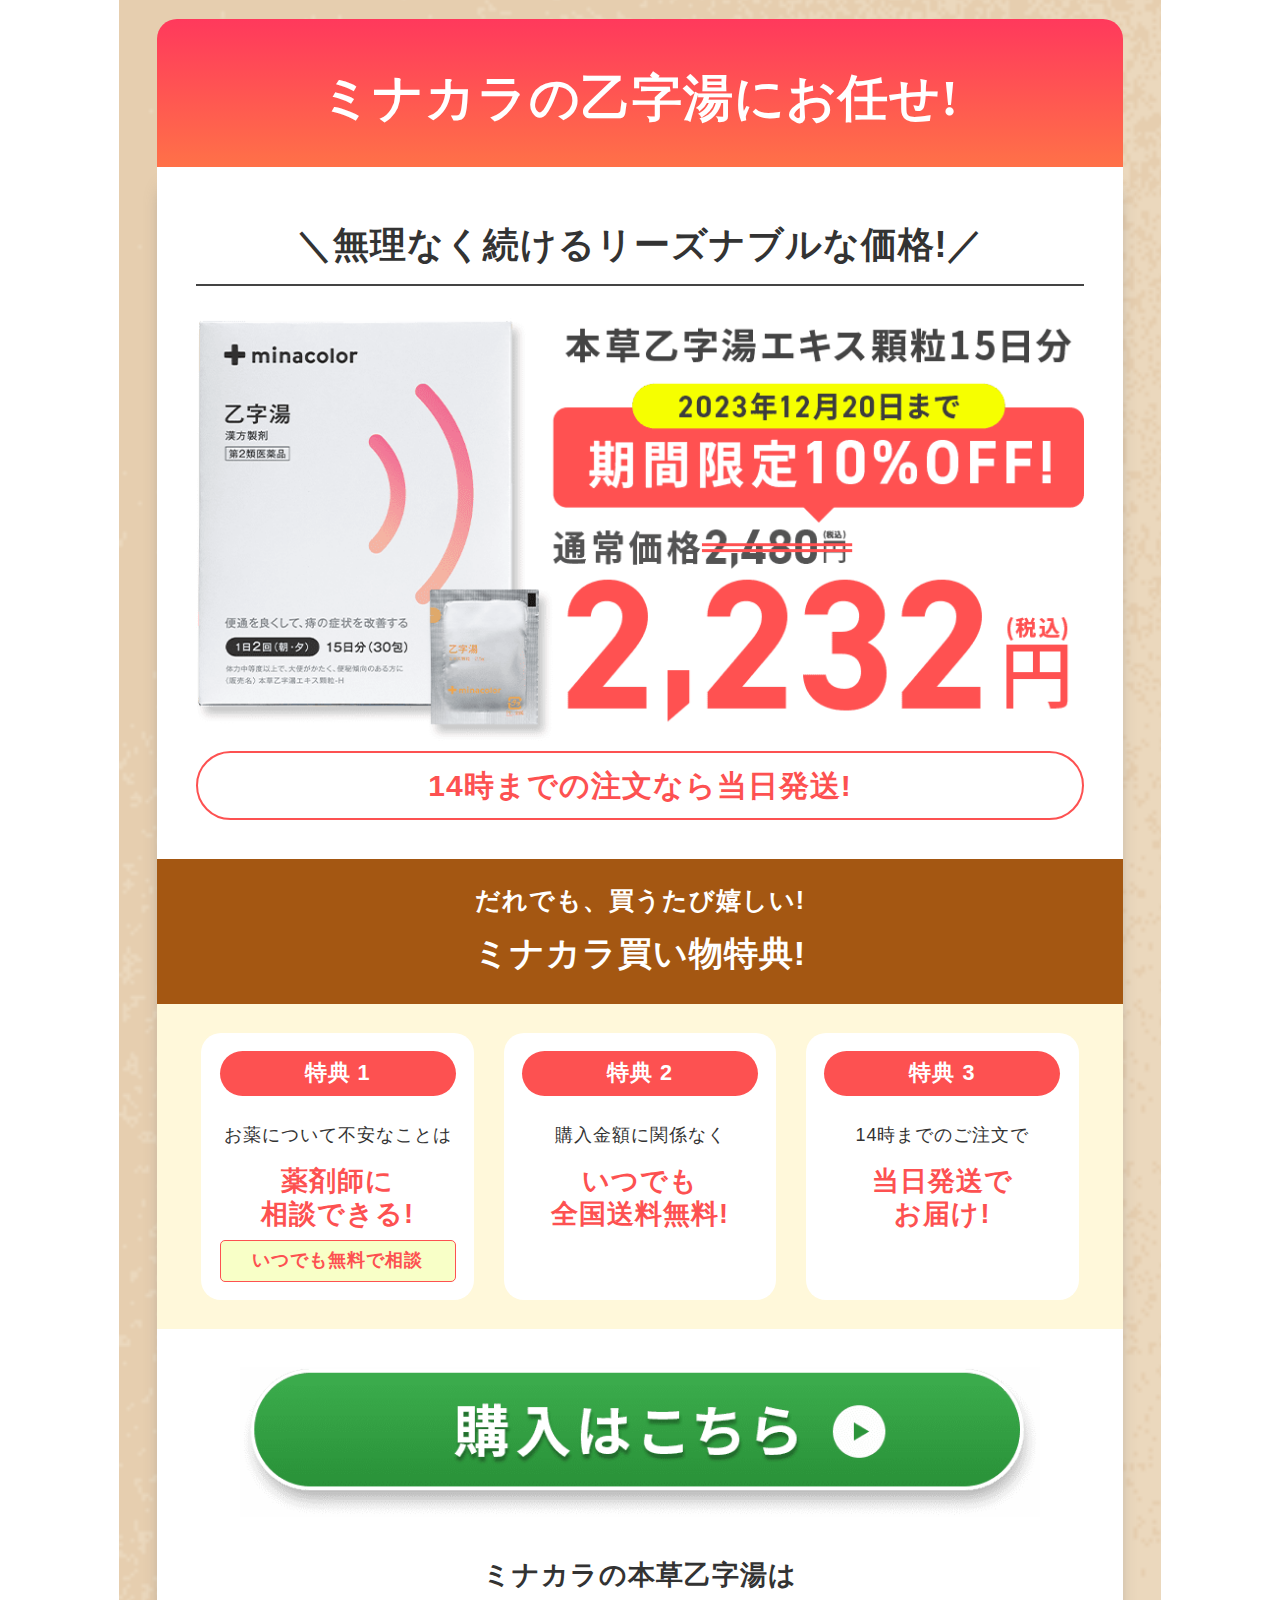
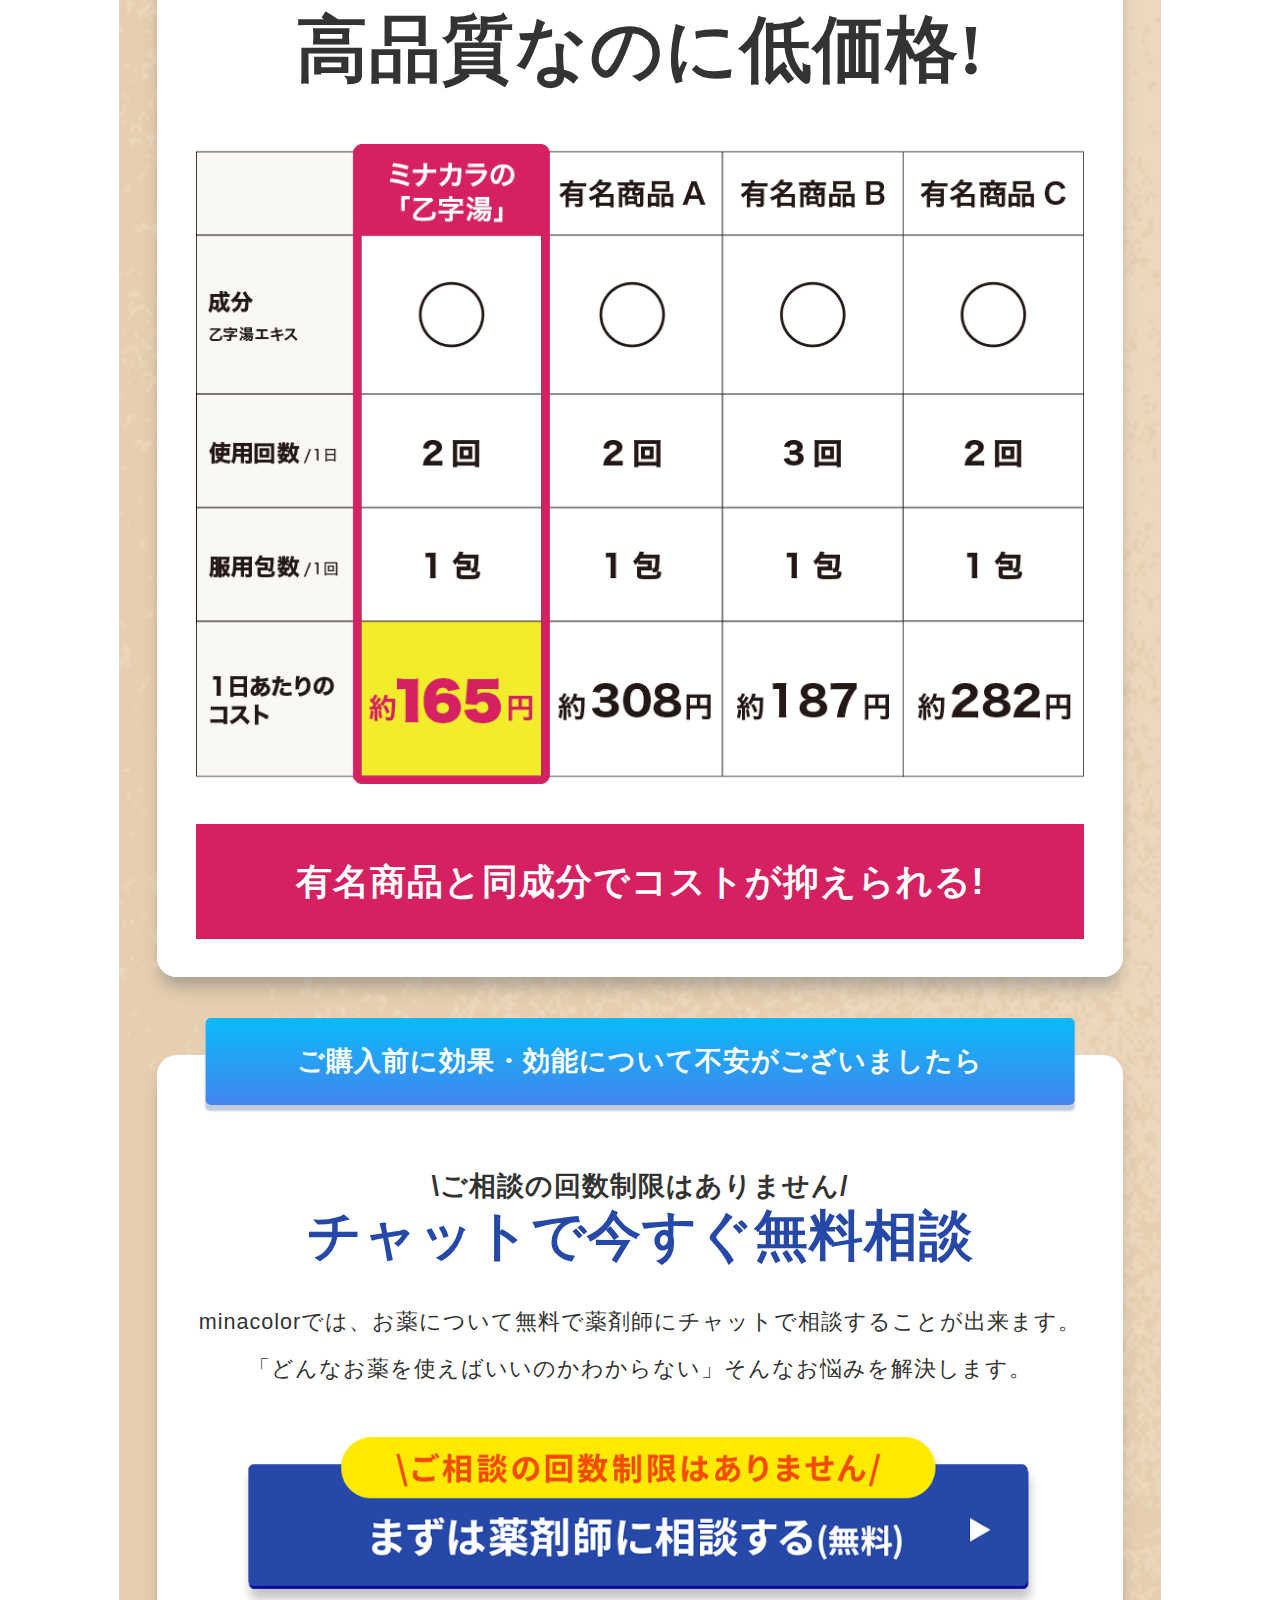
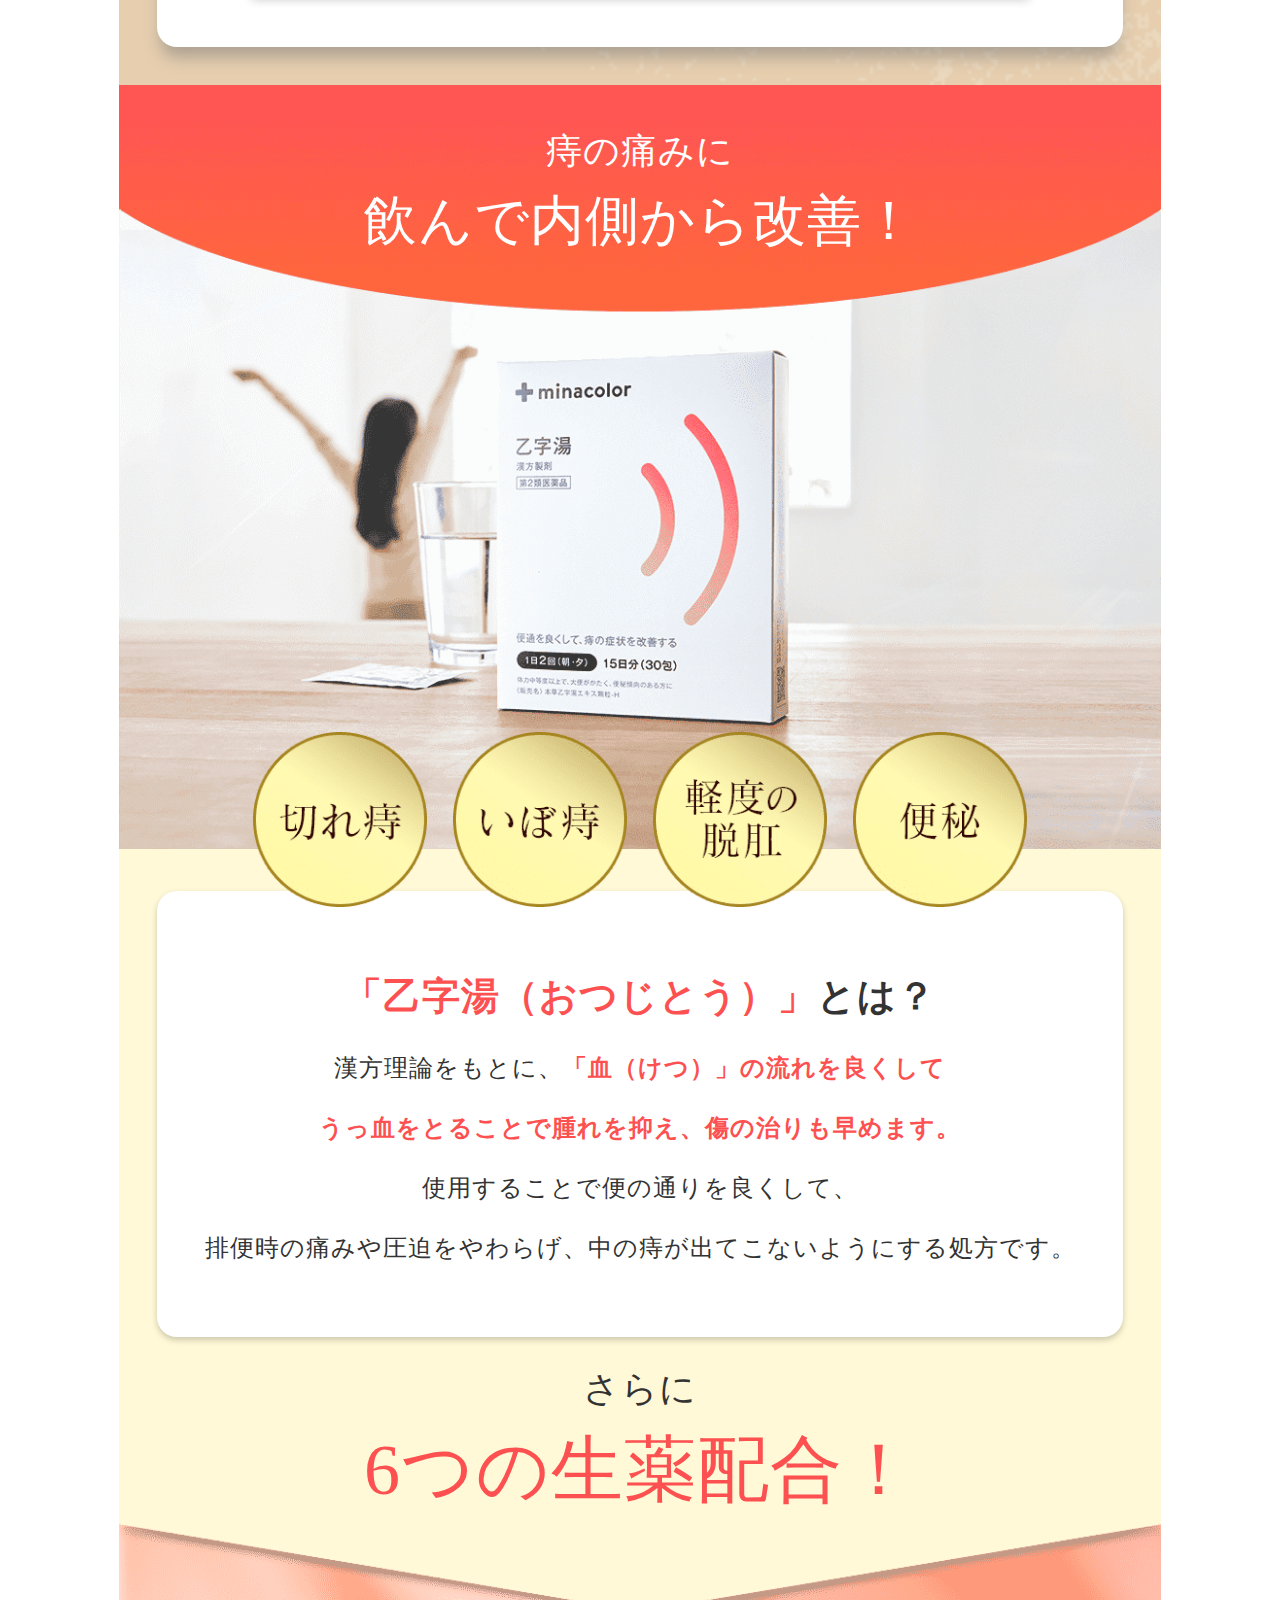
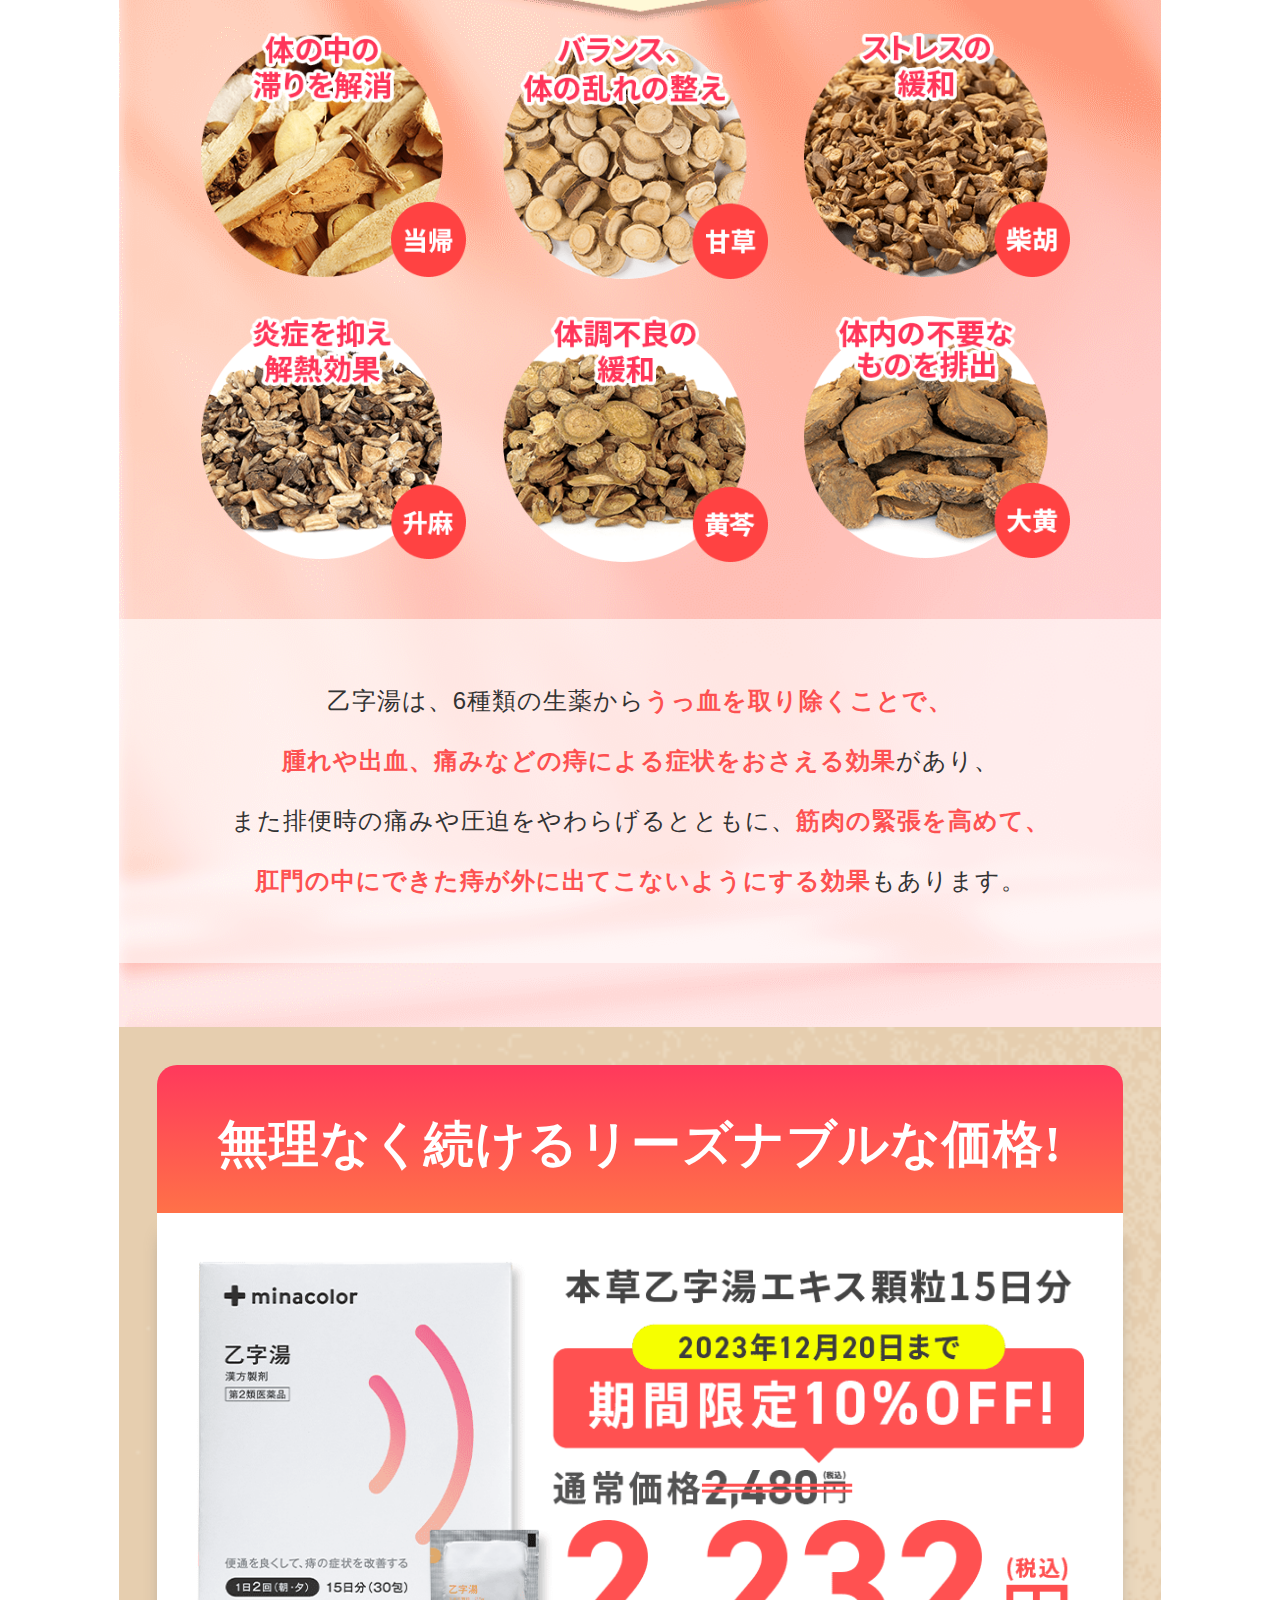
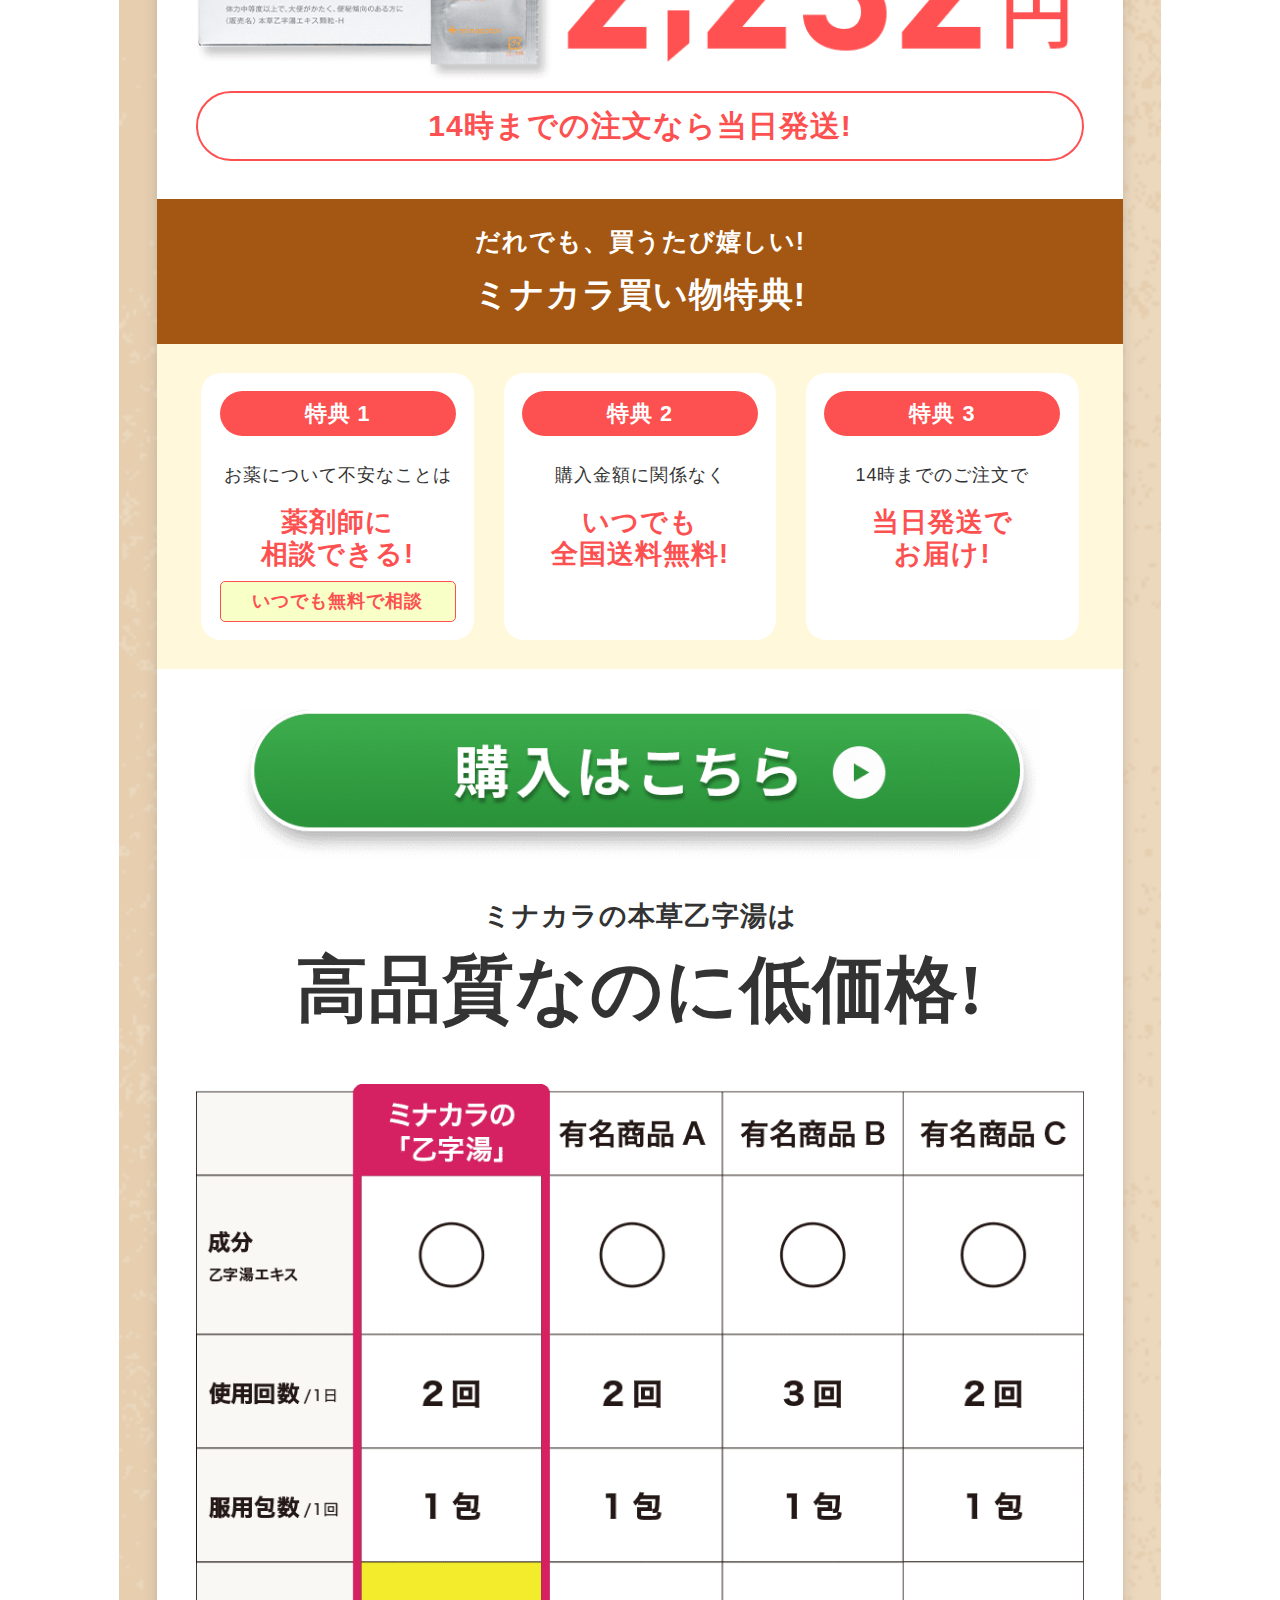
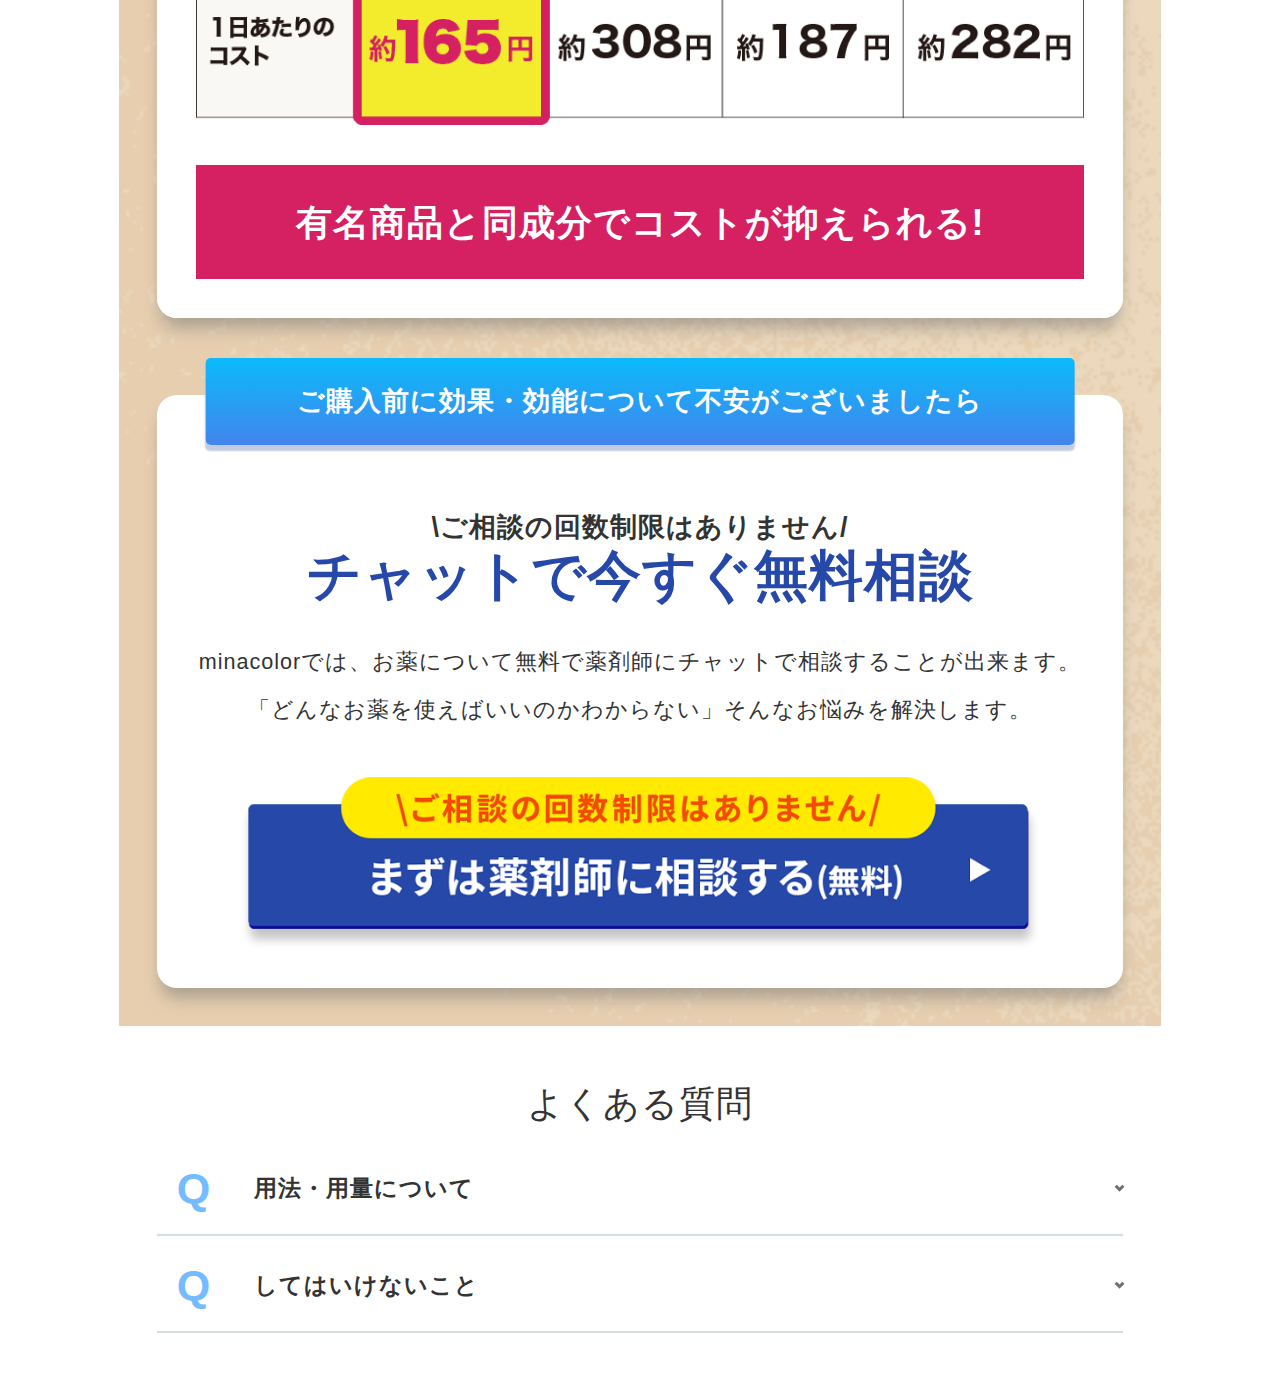
==== commit 451c6c89: "1204_乙字湯オファー変更" ====
--- a/honzootsujiyuextract-lp/index.html
+++ b/honzootsujiyuextract-lp/index.html
@@ -1,339 +1,334 @@
 <!DOCTYPE html>
 <html lang="ja">
-
-<head>
-  <meta charset="UTF-8">
-  <meta name="viewport" content="width=device-width">
-  <title>本草乙字湯エキス</title>
-  <link rel="stylesheet" href="./css/theme-b31af693.css" type="text/css">
-  <link rel="stylesheet" href="./css/style.css" type="text/css">
-  <link rel="stylesheet" href="./js/luminous-basic.min.css" type="text/css">
-  <link rel="stylesheet" type="text/css" href="./js/luminous-basic.min.css">
-  <script src="https://code.jquery.com/jquery-3.3.1.js"></script>
-</head>
-
-<body>
-  <div class="lp-hemorrhoids">
-    <div class="container">
-      <main>
-        <section class="lp-hemorrhoids-header">
-          <img class="lazyload" class="lazyload" loading="lazy" src="./img/logo.png" alt="株式会社ミナカラ">
-        </section>
-
-        <section class="lp-hemorrhoids-fv">
-          <img class="lazyload lp-hemorrhoids-responsive-pc" loading="lazy" src="./img/fv-pc-bg.png" alt="痔に悩む女性">
-          <img class="lazyload lp-hemorrhoids-responsive-sp" loading="lazy" src="./img/fv-sp-bg.png" alt="痔に悩む女性">
-          <div class="lp-hemorrhoids-pkg">
-            <img class="lazyload lp-hemorrhoids-responsive-pc" loading="lazy" src="./img/fv-pc-pag.png" alt="乙字湯エキス・6種の生薬 配合!">
-            <img class="lazyload lp-hemorrhoids-responsive-sp" loading="lazy" src="./img/fv-sp-pag.png" alt="乙字湯エキス・6種の生薬 配合!">
-          </div>
-          <div class="lp-hemorrhoids-text">
-            <p>デリケートな悩みバレずに治せる</p>
-            <div class="lp-hemorrhoids-triangle"></div>
-            <h1>痔の痛み<br>根本から改善!</h1>
-
-            <img class="lazyload lp-laxatives-fv-point" loading="lazy" src="./img/fv-point.png" alt="痔の薬と気づかれにくいパッケージ、水・白湯に溶かしてすぐに飲みやすい！、1回165円とリーズナブルな価格！">
-
-            <a class="lp-hemorrhoids-fv-cta" href="https://minacolor.com/products/49873340000004?variant=43545227264212">
-              <img class="lazyload" loading="lazy" src="./img/fv-cta.png" alt="購入はこちら">
-            </a>
-
-          </div>
-        </section>
-
-        <section class="lp-hemorrhoids-trouble">
-          <div class="lp-hemorrhoids-trouble-box">
-            <h2>
-              デリケートで人に言いづらい...<br>
-              <span>こんなお悩みありませんか？</span>
-            </h2>
-
-            <div class="lp-hemorrhoids-trouble-item-box">
-              <div class="lp-hemorrhoids-trouble-item-01">
-                <img class="lazyload" loading="lazy" src="./img/trouble-icon.png" alt="チェックボックス">
-                <p>トイレのたびに<span>出血や痛み</span>を感じる...</p>
-              </div>
-              <div class="lp-hemorrhoids-trouble-item-02">
-                <img class="lazyload" loading="lazy" src="./img/trouble-icon.png" alt="チェックボックス">
-                <p><span>便秘のせいで</span>なかなか痔が改善しない...</p>
-              </div>
-              <div class="lp-hemorrhoids-trouble-item-03">
-                <img class="lazyload" loading="lazy" src="./img/trouble-icon.png" alt="チェックボックス">
-                <p><span>病院に行かずに、</span>治したい...</p>
-              </div>
-              <div class="lp-hemorrhoids-trouble-item-04">
-                <img class="lazyload" loading="lazy" src="./img/trouble-icon.png" alt="チェックボックス">
-                <p><span>誰にもバレずに、</span>痔を治したい...</p>
-              </div>
+    <head>
+        <meta charset="UTF-8" />
+        <meta name="viewport" content="width=device-width" />
+        <title>本草乙字湯エキス</title>
+        <link rel="stylesheet" href="./css/theme-b31af693.css" type="text/css" />
+        <link rel="stylesheet" href="./css/style.css" type="text/css" />
+        <link rel="stylesheet" href="./js/luminous-basic.min.css" type="text/css" />
+        <link rel="stylesheet" type="text/css" href="./js/luminous-basic.min.css" />
+        <script src="https://code.jquery.com/jquery-3.3.1.js"></script>
+    </head>
+
+    <body>
+        <div class="lp-hemorrhoids">
+            <div class="container">
+                <main>
+                    <section class="lp-hemorrhoids-header">
+                        <img class="lazyload" class="lazyload" loading="lazy" src="./img/logo.png" alt="株式会社ミナカラ" />
+                    </section>
+
+                    <section class="lp-hemorrhoids-fv">
+                        <img class="lazyload lp-hemorrhoids-responsive-pc" loading="lazy" src="./img/fv-pc-bg.png" alt="痔に悩む女性" />
+                        <img class="lazyload lp-hemorrhoids-responsive-sp" loading="lazy" src="./img/fv-sp-bg.png" alt="痔に悩む女性" />
+                        <div class="lp-hemorrhoids-pkg">
+                            <img class="lazyload lp-hemorrhoids-responsive-pc" loading="lazy" src="./img/fv-pc-pag.png" alt="乙字湯エキス・6種の生薬 配合!" />
+                            <img class="lazyload lp-hemorrhoids-responsive-sp" loading="lazy" src="./img/fv-sp-pag.png" alt="乙字湯エキス・6種の生薬 配合!" />
+                        </div>
+                        <div class="lp-hemorrhoids-text">
+                            <p>デリケートな悩みバレずに治せる</p>
+                            <div class="lp-hemorrhoids-triangle"></div>
+                            <h1>痔の痛み<br />根本から改善!</h1>
+
+                            <img
+                                class="lazyload lp-laxatives-fv-point"
+                                loading="lazy"
+                                src="./img/fv-point.png"
+                                alt="痔の薬と気づかれにくいパッケージ、水・白湯に溶かしてすぐに飲みやすい！、1回165円とリーズナブルな価格！"
+                            />
+
+                            <a class="lp-hemorrhoids-fv-cta" href="https://minacolor.com/products/49873340000004?variant=43545227264212">
+                                <img class="lazyload" loading="lazy" src="./img/fv-cta.png" alt="購入はこちら" />
+                            </a>
+                        </div>
+                    </section>
+
+                    <section class="lp-hemorrhoids-trouble">
+                        <div class="lp-hemorrhoids-trouble-box">
+                            <h2>
+                                デリケートで人に言いづらい...<br />
+                                <span>こんなお悩みありませんか？</span>
+                            </h2>
+
+                            <div class="lp-hemorrhoids-trouble-item-box">
+                                <div class="lp-hemorrhoids-trouble-item-01">
+                                    <img class="lazyload" loading="lazy" src="./img/trouble-icon.png" alt="チェックボックス" />
+                                    <p>トイレのたびに<span>出血や痛み</span>を感じる...</p>
+                                </div>
+                                <div class="lp-hemorrhoids-trouble-item-02">
+                                    <img class="lazyload" loading="lazy" src="./img/trouble-icon.png" alt="チェックボックス" />
+                                    <p><span>便秘のせいで</span>なかなか痔が改善しない...</p>
+                                </div>
+                                <div class="lp-hemorrhoids-trouble-item-03">
+                                    <img class="lazyload" loading="lazy" src="./img/trouble-icon.png" alt="チェックボックス" />
+                                    <p><span>病院に行かずに、</span>治したい...</p>
+                                </div>
+                                <div class="lp-hemorrhoids-trouble-item-04">
+                                    <img class="lazyload" loading="lazy" src="./img/trouble-icon.png" alt="チェックボックス" />
+                                    <p><span>誰にもバレずに、</span>痔を治したい...</p>
+                                </div>
+                            </div>
+                        </div>
+                    </section>
+
+                    <section class="lp-hemorrhoids-offer">
+                        <img class="lazyload" loading="lazy" src="./img/trouble-result.png" alt="そのお悩み・・・" />
+                        <div class="lp-hemorrhoids-offer-inner">
+                            <h2>ミナカラの乙字湯にお任せ!</h2>
+                            <div class="lp-hemorrhoids-offer-bg">
+                                <div class="lp-hemorrhoids-offer-box">
+                                    <p class="offer-message">＼無理なく続けるリーズナブルな価格!／</p>
+                                    <div class="lp-hemorrhoids-offer-inner-text">
+                                        <img class="lazyload lp-hemorrhoids-responsive-pc" loading="lazy" src="./img/offer-pc-money_2232.png" alt="送料無料2232円" />
+                                        <img class="lazyload lp-hemorrhoids-responsive-sp" loading="lazy" src="./img/offer-sp-money_2232.png" alt="送料無料2232円" />
+                                        <div class="lp-hemorrhoids-offer-inner-text-box lp-hemorrhoids-responsive-pc">
+                                            <div class="lp-hemorrhoids-offer-inner-text-point">
+                                                <p>14時までの注文なら当日発送!</p>
+                                            </div>
+                                        </div>
+                                    </div>
+                                </div>
+
+                                <div class="lp-hemorrhoids-offer-benefits">
+                                    <h3>だれでも、買うたび嬉しい!<br /><span>ミナカラ買い物特典!</span></h3>
+
+                                    <div class="lp-hemorrhoids-offer-benefits-box">
+                                        <div class="lp-hemorrhoids-offer-benefits-item">
+                                            <p class="lp-hemorrhoids-offer-benefits-no">特典 1</p>
+                                            <p class="lp-hemorrhoids-offer-benefits-free lp-hemorrhoids-responsive-sp">いつでも無料で相談</p>
+                                            <p class="lp-hemorrhoids-offer-benefits-text">お薬について不安なことは</p>
+                                            <p class="lp-hemorrhoids-offer-benefits-main-text">薬剤師に<br class="lp-hemorrhoids-responsive-pc" />相談できる!</p>
+                                            <p class="lp-hemorrhoids-offer-benefits-free lp-hemorrhoids-responsive-pc">いつでも無料で相談</p>
+                                        </div>
+
+                                        <div class="lp-hemorrhoids-offer-benefits-item">
+                                            <p class="lp-hemorrhoids-offer-benefits-no">特典 2</p>
+                                            <p class="lp-hemorrhoids-offer-benefits-text">購入金額に関係なく</p>
+                                            <p class="lp-hemorrhoids-offer-benefits-main-text">いつでも<br class="lp-hemorrhoids-responsive-pc" />全国送料無料!</p>
+                                        </div>
+
+                                        <div class="lp-hemorrhoids-offer-benefits-item">
+                                            <p class="lp-hemorrhoids-offer-benefits-no">特典 3</p>
+                                            <p class="lp-hemorrhoids-offer-benefits-text">14時までのご注文で</p>
+                                            <p class="lp-hemorrhoids-offer-benefits-main-text">当日発送で<br class="lp-hemorrhoids-responsive-pc" />お届け!</p>
+                                        </div>
+                                    </div>
+                                </div>
+
+                                <div class="lp-hemorrhoids-offer-cta">
+                                    <a href="https://minacolor.com/products/49873340000004?variant=43545227264212">
+                                        <img class="lazyload lp-hemorrhoids-responsive-pc" loading="lazy" src="./img/offer-pc-cta.png" alt="購入はこちら" />
+                                        <img class="lazyload lp-hemorrhoids-responsive-sp" loading="lazy" src="./img/offer-sp-cta.png" alt="購入はこちら" />
+                                    </a>
+                                </div>
+
+                                <div class="lp-hemorrhoids-offer-graph">
+                                    <h3>ミナカラの本草乙字湯は<br /><span>高品質なのに低価格!</span></h3>
+                                    <img class="lazyload" loading="lazy" src="./img/offer-graph.png" alt="高品質なのに低価格" />
+                                    <p>有名商品と同成分でコストが抑えられる!</p>
+                                </div>
+                            </div>
+
+                            <div class="lp-hemorrhoids-line">
+                                <h2>ご購入前に効果・効能について<br class="lp-hemorrhoids-responsive-sp" />不安がございましたら</h2>
+
+                                <div class="lp-hemorrhoids-line-box">
+                                    <div class="lp-hemorrhoids-line-text">
+                                        <p class="lp-hemorrhoids-line-title">\ご相談の回数制限はありません/<br /><span>チャットで今すぐ無料相談</span></p>
+                                        <p class="lp-hemorrhoids-line-explanatory">
+                                            minacolorでは、お薬について無料で薬剤師にチャットで相談することが出来ます。<br />
+                                            「どんなお薬を使えばいいのかわからない」そんなお悩みを解決します。
+                                        </p>
+                                    </div>
+                                    <div class="lp-hemorrhoids-line-cta">
+                                        <a href="https://minacolor.com/pages/questions">
+                                            <img loading="lazy" src="./img/qa-cta.png" alt="まずは薬剤師に相談する" />
+                                        </a>
+                                    </div>
+                                </div>
+                            </div>
+                        </div>
+                    </section>
+
+                    <section class="lp-hemorrhoids-about">
+                        <div class="lp-hemorrhoids-about-title">
+                            <img class="lazyload lp-hemorrhoids-responsive-pc" loading="lazy" src="./img/about-bg.png" alt="乙字湯" />
+                            <img class="lazyload lp-hemorrhoids-responsive-sp" loading="lazy" src="./img/about-bg-sp.png" alt="乙字湯" />
+
+                            <div class="lp-hemorrhoids-about-title-inner">
+                                <h2><span>痔の痛みに</span><br />飲んで内側から改善！</h2>
+
+                                <div class="lp-hemorrhoids-about-point-box">
+                                    <div class="lp-hemorrhoids-about-point-item">
+                                        <img loading="lazy" src="./img/about-point-hemorrhoids.png" alt="切れ痔" />
+                                    </div>
+
+                                    <div class="lp-hemorrhoids-about-point-item">
+                                        <img loading="lazy" src="./img/about-point-warthemorrhoids.png" alt="いぼ痔" />
+                                    </div>
+
+                                    <div class="lp-hemorrhoids-about-point-item">
+                                        <img loading="lazy" src="./img/about-point-prolapse.png" alt="軽度の脱肛" />
+                                    </div>
+
+                                    <div class="lp-hemorrhoids-about-point-item">
+                                        <img loading="lazy" src="./img/about-point-constipation.png" alt="便秘" />
+                                    </div>
+                                </div>
+                            </div>
+                        </div>
+
+                        <div class="lp-hemorrhoids-about-explanation">
+                            <h3><span>「乙字湯（おつじとう）」</span>とは？</h3>
+                            <p>
+                                漢方理論をもとに、<span>「血（けつ）」の流れを良くして<br class="lp-hemorrhoids-responsive-pc" />うっ血をとることで腫れを抑え、傷の治りも早めます。</span><br />
+                                使用することで便の通りを良くして、<br class="lp-hemorrhoids-responsive-pc" />排便時の痛みや圧迫をやわらげ、中の痔が出てこないようにする処方です。
+                            </p>
+                        </div>
+                        <div class="lp-hemorrhoids-about-conclusion-end">
+                            <p>さらに<br /><span>6つの生薬配合！</span></p>
+                        </div>
+                    </section>
+
+                    <section class="lp-hemorrhoids-efficacy">
+                        <div class="lp-hemorrhoids-efficacy-inner">
+                            <div class="lp-hemorrhoids-efficacy-inner-item">
+                                <img class="lazyload" loading="lazy" src="./img/efficacy-touki.png" alt="体の中の滞りを解消" />
+                                <img class="lazyload" loading="lazy" src="./img/efficacy-amagusa.png" alt="バランス、体の乱れの整え" />
+                                <img class="lazyload" loading="lazy" src="./img/efficacy-kochou.png" alt="ストレスの緩和" />
+                                <img class="lazyload" loading="lazy" src="./img/efficacy-benma.png" alt="解熱効果" />
+                                <img class="lazyload" loading="lazy" src="./img/efficacy-ougon.png" alt="体調不良の緩和" />
+                                <img class="lazyload" loading="lazy" src="./img/efficacy-daiou.png" alt="体内の不要なものを排出" />
+                            </div>
+
+                            <div class="lp-hemorrhoids-efficacy-explanation">
+                                <p>
+                                    乙字湯は、6種類の生薬から<span>うっ血を取り除くことで、<br class="lp-hemorrhoids-responsive-pc" />腫れや出血、痛みなどの痔による症状をおさえる効果</span>があり、<br
+                                        class="lp-hemorrhoids-responsive-pc"
+                                    />また排便時の痛みや圧迫をやわらげるとともに、<span
+                                        >筋肉の緊張を高めて、<br class="lp-hemorrhoids-responsive-pc" />肛門の中にできた痔が外に出てこないようにする効果</span
+                                    >もあります。
+                                </p>
+                            </div>
+                        </div>
+                    </section>
+
+                    <section class="lp-hemorrhoids-offer">
+                        <div class="lp-hemorrhoids-offer-inner">
+                            <h2>無理なく続けるリーズナブルな価格!</h2>
+                            <div class="lp-hemorrhoids-offer-bg">
+                                <div class="lp-hemorrhoids-offer-box">
+                                    <div class="lp-hemorrhoids-offer-inner-text">
+                                        <img class="lazyload lp-hemorrhoids-responsive-pc" loading="lazy" src="./img/offer-pc-money_2232.png" alt="送料無料2232円" />
+                                        <img class="lazyload lp-hemorrhoids-responsive-sp" loading="lazy" src="./img/offer-sp-money_2232.png" alt="送料無料2232円" />
+                                        <div class="lp-hemorrhoids-offer-inner-text-box lp-hemorrhoids-responsive-pc">
+                                            <div class="lp-hemorrhoids-offer-inner-text-point">
+                                                <p>14時までの注文なら当日発送!</p>
+                                            </div>
+                                        </div>
+                                    </div>
+                                </div>
+
+                                <div class="lp-hemorrhoids-offer-benefits">
+                                    <h3>だれでも、買うたび嬉しい!<br /><span>ミナカラ買い物特典!</span></h3>
+
+                                    <div class="lp-hemorrhoids-offer-benefits-box">
+                                        <div class="lp-hemorrhoids-offer-benefits-item">
+                                            <p class="lp-hemorrhoids-offer-benefits-no">特典 1</p>
+                                            <p class="lp-hemorrhoids-offer-benefits-free lp-hemorrhoids-responsive-sp">いつでも無料で相談</p>
+                                            <p class="lp-hemorrhoids-offer-benefits-text">お薬について不安なことは</p>
+                                            <p class="lp-hemorrhoids-offer-benefits-main-text">薬剤師に<br class="lp-hemorrhoids-responsive-pc" />相談できる!</p>
+                                            <p class="lp-hemorrhoids-offer-benefits-free lp-hemorrhoids-responsive-pc">いつでも無料で相談</p>
+                                        </div>
+
+                                        <div class="lp-hemorrhoids-offer-benefits-item">
+                                            <p class="lp-hemorrhoids-offer-benefits-no">特典 2</p>
+                                            <p class="lp-hemorrhoids-offer-benefits-text">購入金額に関係なく</p>
+                                            <p class="lp-hemorrhoids-offer-benefits-main-text">いつでも<br class="lp-hemorrhoids-responsive-pc" />全国送料無料!</p>
+                                        </div>
+
+                                        <div class="lp-hemorrhoids-offer-benefits-item">
+                                            <p class="lp-hemorrhoids-offer-benefits-no">特典 3</p>
+                                            <p class="lp-hemorrhoids-offer-benefits-text">14時までのご注文で</p>
+                                            <p class="lp-hemorrhoids-offer-benefits-main-text">当日発送で<br class="lp-hemorrhoids-responsive-pc" />お届け!</p>
+                                        </div>
+                                    </div>
+                                </div>
+
+                                <div class="lp-hemorrhoids-offer-cta">
+                                    <a href="https://minacolor.com/products/49873340000004?variant=43545227264212">
+                                        <img class="lazyload lp-hemorrhoids-responsive-pc" loading="lazy" src="./img/offer-pc-cta.png" alt="購入はこちら" />
+                                        <img class="lazyload lp-hemorrhoids-responsive-sp" loading="lazy" src="./img/offer-sp-cta.png" alt="購入はこちら" />
+                                    </a>
+                                </div>
+
+                                <div class="lp-hemorrhoids-offer-graph">
+                                    <h3>ミナカラの本草乙字湯は<br /><span>高品質なのに低価格!</span></h3>
+                                    <img class="lazyload" loading="lazy" src="./img/offer-graph.png" alt="高品質なのに低価格" />
+                                    <p>有名商品と同成分でコストが抑えられる!</p>
+                                </div>
+                            </div>
+
+                            <div class="lp-hemorrhoids-line">
+                                <h2>ご購入前に効果・効能について<br class="lp-hemorrhoids-responsive-sp" />不安がございましたら</h2>
+
+                                <div class="lp-hemorrhoids-line-box">
+                                    <div class="lp-hemorrhoids-line-text">
+                                        <p class="lp-hemorrhoids-line-title">\ご相談の回数制限はありません/<br /><span>チャットで今すぐ無料相談</span></p>
+                                        <p class="lp-hemorrhoids-line-explanatory">
+                                            minacolorでは、お薬について無料で薬剤師にチャットで相談することが出来ます。<br />
+                                            「どんなお薬を使えばいいのかわからない」そんなお悩みを解決します。
+                                        </p>
+                                    </div>
+                                    <div class="lp-hemorrhoids-line-cta">
+                                        <a href="https://minacolor.com/pages/questions">
+                                            <img loading="lazy" src="./img/qa-cta.png" alt="まずは薬剤師に相談する" />
+                                        </a>
+                                    </div>
+                                </div>
+                            </div>
+                        </div>
+                    </section>
+
+                    <section class="lp-hemorrhoids-faq">
+                        <h2>よくある質問</h2>
+
+                        <details class="lp-hemorrhoids-faq-item">
+                            <summary>用法・用量について</summary>
+                            <p>
+                                次の量を1日2回朝夕の食前または食間に、水または白湯にて服用すること。<br />
+                                年齢：1回量：1日服用回数<br />
+                                大人(15歳以上)：1包：2回<br />
+                                7歳以上15歳未満：2/3包：2回<br />
+                                4歳以上7歳未満：1/2包：2回<br />
+                                2歳以上4歳未満：1/3包：2回<br />
+                                2歳未満：1/4包：2回<br />
+                                <用法・用量に関連する注意><br />
+                                (1)小児に服用させる場合には、保護者の指導監督のもとに服用させること。<br />
+                                (2)1歳未満の乳児には、医師の診療を受けさせることを優先し、やむを得ない場合にのみ服用させること。
+                            </p>
+                        </details>
+                        <details class="lp-hemorrhoids-faq-item">
+                            <summary>してはいけないこと</summary>
+                            <p>
+                                1.次の人は服用しないこと生後3ヵ月未満の乳児。<br />
+                                2.本剤を服用している間は、次の医薬品を服用しないこと他の瀉下薬(下剤)<br />
+                                3.授乳中の人は本剤を服用しないか、本剤を服用する場合は授乳を避けること<br />
+                            </p>
+                        </details>
+                    </section>
+                    <!-- ------------------------- -->
+                </main>
             </div>
-          </div>
-        </section>
-
-        <section class="lp-hemorrhoids-offer">
-          <img class="lazyload" loading="lazy" src="./img/trouble-result.png" alt="そのお悩み・・・">
-          <div class="lp-hemorrhoids-offer-inner">
-            <h2>ミナカラの乙字湯にお任せ!</h2>
-            <div class="lp-hemorrhoids-offer-bg">
-              <div class="lp-hemorrhoids-offer-box">
-                <p class="offer-message">＼無理なく続けるリーズナブルな価格!／</p>
-                <div class="lp-hemorrhoids-offer-inner-text">
-                  <img class="lazyload lp-hemorrhoids-responsive-pc" loading="lazy" src="./img/offer-pc-money.png" alt="送料無料2480円">
-                  <img class="lazyload lp-hemorrhoids-responsive-sp" loading="lazy" src="./img/offer-sp-money.png" alt="送料無料2480円">
-                  <div class="lp-hemorrhoids-offer-inner-text-box lp-hemorrhoids-responsive-pc">
-                    <div class="lp-hemorrhoids-offer-inner-text-point">
-                      <p>14時までの注文なら当日発送!</p>
-                    </div>
-                  </div>
-                </div>
-              </div>
-
-              <div class="lp-hemorrhoids-offer-benefits">
-
-                <h3>だれでも、買うたび嬉しい!<br><span>ミナカラ薬局 買い物特典!</span></h3>
-
-                <div class="lp-hemorrhoids-offer-benefits-box">
-                  <div class="lp-hemorrhoids-offer-benefits-item">
-                    <p class="lp-hemorrhoids-offer-benefits-no">特典 1</p>
-                    <p class="lp-hemorrhoids-offer-benefits-free lp-hemorrhoids-responsive-sp">いつでも無料で相談</p>
-                    <p class="lp-hemorrhoids-offer-benefits-text">お薬について不安なことは</p>
-                    <p class="lp-hemorrhoids-offer-benefits-main-text">薬剤師に<br class="lp-hemorrhoids-responsive-pc">相談できる!</p>
-                    <p class="lp-hemorrhoids-offer-benefits-free lp-hemorrhoids-responsive-pc">いつでも無料で相談</p>
-                  </div>
-
-                  <div class="lp-hemorrhoids-offer-benefits-item">
-                    <p class="lp-hemorrhoids-offer-benefits-no">特典 2</p>
-                    <p class="lp-hemorrhoids-offer-benefits-text">購入金額に関係なく</p>
-                    <p class="lp-hemorrhoids-offer-benefits-main-text">いつでも<br class="lp-hemorrhoids-responsive-pc">全国送料無料!</p>
-                  </div>
-
-                  <div class="lp-hemorrhoids-offer-benefits-item">
-                    <p class="lp-hemorrhoids-offer-benefits-no">特典 3</p>
-                    <p class="lp-hemorrhoids-offer-benefits-text">14時までのご注文で</p>
-                    <p class="lp-hemorrhoids-offer-benefits-main-text">当日発送で<br class="lp-hemorrhoids-responsive-pc">お届け!</p>
-                  </div>
-                </div>
-              </div>
-
-              <div class="lp-hemorrhoids-offer-cta">
-                <a href="https://minacolor.com/products/49873340000004?variant=43545227264212">
-                  <img class="lazyload lp-hemorrhoids-responsive-pc" loading="lazy" src="./img/offer-pc-cta.png" alt="購入はこちら">
-                  <img class="lazyload lp-hemorrhoids-responsive-sp" loading="lazy" src="./img/offer-sp-cta.png" alt="購入はこちら">
-                </a>
-              </div>
-
-              <div class="lp-hemorrhoids-offer-graph">
-                <h3>ミナカラの本草乙字湯は<br><span>高品質なのに低価格!</span></h3>
-                <img class="lazyload" loading="lazy" src="./img/offer-graph.png" alt="高品質なのに低価格">
-                <p>有名商品と同成分でコストが抑えられる!</p>
-              </div>
-            </div>
-
-            <div class="lp-hemorrhoids-line">
-              <h2>ご購入前に効果・効能について<br class="lp-hemorrhoids-responsive-sp">不安がございましたら</h2>
-
-              <div class="lp-hemorrhoids-line-box">
-                <div class="lp-hemorrhoids-line-text">
-                  <p class="lp-hemorrhoids-line-title">\ご相談の回数制限はありません/<br><span>LINEで今すぐ無料相談</span></p>
-                  <p class="lp-hemorrhoids-line-explanatory">
-                    minacolorでは、お薬について無料で薬剤師にLINEで相談することが出来ます。<br>
-                    「どんなお薬を使えばいいのかわからない」そんなお悩みを解決します。
-                  </p>
-                </div>
-                <div class="lp-hemorrhoids-line-cta">
-                  <a class="zoom_normal lp-hemorrhoids-responsive-pc" href="./img/minakara-line-qr.png">
-                    <img class="lazyload" loading="lazy" src="./img/line-cta.png" alt="まずは薬剤師に相談する">
-                  </a>
-                  <a class="lp-hemorrhoids-responsive-sp" href="https://page.line.me/507vawbl?openQrModal=true">
-                    <img class="lazyload" loading="lazy" src="./img/line-cta.png" alt="まずは薬剤師に相談する">
-                  </a>
-                </div>
-              </div>
-            </div>
-          </div>
-
-        </section>
-
-        <section class="lp-hemorrhoids-about">
-          <div class="lp-hemorrhoids-about-title">
-
-            <img class="lazyload lp-hemorrhoids-responsive-pc" loading="lazy" src="./img/about-bg.png" alt="乙字湯">
-            <img class="lazyload lp-hemorrhoids-responsive-sp" loading="lazy" src="./img/about-bg-sp.png" alt="乙字湯">
-
-            <div class="lp-hemorrhoids-about-title-inner">
-              <h2><span>痔の痛みに</span><br>飲んで内側から改善！</h2>
-
-              <div class="lp-hemorrhoids-about-point-box">
-                <div class="lp-hemorrhoids-about-point-item">
-                  <img loading="lazy" src="./img/about-point-hemorrhoids.png" alt="切れ痔">
-                </div>
-
-                <div class="lp-hemorrhoids-about-point-item">
-                  <img loading="lazy" src="./img/about-point-warthemorrhoids.png" alt="いぼ痔">
-                </div>
-
-                <div class="lp-hemorrhoids-about-point-item">
-                  <img loading="lazy" src="./img/about-point-prolapse.png" alt="軽度の脱肛">
-                </div>
-
-                <div class="lp-hemorrhoids-about-point-item">
-                  <img loading="lazy" src="./img/about-point-constipation.png" alt="便秘">
-                </div>
-
-              </div>
-            </div>
-          </div>
-
-          <div class="lp-hemorrhoids-about-explanation">
-            <h3><span>「乙字湯（おつじとう）」</span>とは？</h3>
-            <p>
-              漢方理論をもとに、<span>「血（けつ）」の流れを良くして<br class="lp-hemorrhoids-responsive-pc">うっ血をとることで腫れを抑え、傷の治りも早めます。</span><br>
-              使用することで便の通りを良くして、<br class="lp-hemorrhoids-responsive-pc">排便時の痛みや圧迫をやわらげ、中の痔が出てこないようにする処方です。
-            </p>
-          </div>
-
-
-          <div class="lp-hemorrhoids-about-conclusion-end">
-            <p>さらに<br><span>6つの生薬配合！</span></p>
-          </div>
-
-        </section>
-
-
-        <section class="lp-hemorrhoids-efficacy">
-          <div class="lp-hemorrhoids-efficacy-inner">
-
-            <div class="lp-hemorrhoids-efficacy-inner-item">
-              <img class="lazyload" loading="lazy" src="./img/efficacy-touki.png" alt="体の中の滞りを解消">
-              <img class="lazyload" loading="lazy" src="./img/efficacy-amagusa.png" alt="バランス、体の乱れの整え">
-              <img class="lazyload" loading="lazy" src="./img/efficacy-kochou.png" alt="ストレスの緩和">
-              <img class="lazyload" loading="lazy" src="./img/efficacy-benma.png" alt="解熱効果">
-              <img class="lazyload" loading="lazy" src="./img/efficacy-ougon.png" alt="体調不良の緩和">
-              <img class="lazyload" loading="lazy" src="./img/efficacy-daiou.png" alt="体内の不要なものを排出">
-            </div>
-
-            <div class="lp-hemorrhoids-efficacy-explanation">
-              <p>乙字湯は、6種類の生薬から<span>うっ血を取り除くことで、<br class="lp-hemorrhoids-responsive-pc">腫れや出血、痛みなどの痔による症状をおさえる効果</span>があり、<br class="lp-hemorrhoids-responsive-pc">また排便時の痛みや圧迫をやわらげるとともに、<span>筋肉の緊張を高めて、<br class="lp-hemorrhoids-responsive-pc">肛門の中にできた痔が外に出てこないようにする効果</span>もあります。</p>
-            </div>
-          </div>
-        </section>
-
-        <section class="lp-hemorrhoids-offer">
-          <div class="lp-hemorrhoids-offer-inner">
-            <h2>無理なく続けるリーズナブルな価格!</h2>
-            <div class="lp-hemorrhoids-offer-bg">
-              <div class="lp-hemorrhoids-offer-box">
-                <div class="lp-hemorrhoids-offer-inner-text">
-                  <img class="lazyload lp-hemorrhoids-responsive-pc" loading="lazy" src="./img/offer-pc-money.png" alt="送料無料2480円">
-                  <img class="lazyload lp-hemorrhoids-responsive-sp" loading="lazy" src="./img/offer-sp-money.png" alt="送料無料2480円">
-                  <div class="lp-hemorrhoids-offer-inner-text-box lp-hemorrhoids-responsive-pc">
-                    <div class="lp-hemorrhoids-offer-inner-text-point">
-                      <p>14時までの注文なら当日発送!</p>
-                    </div>
-                  </div>
-                </div>
-              </div>
-
-              <div class="lp-hemorrhoids-offer-benefits">
-
-                <h3>だれでも、買うたび嬉しい!<br><span>ミナカラ薬局 買い物特典!</span></h3>
-
-                <div class="lp-hemorrhoids-offer-benefits-box">
-                  <div class="lp-hemorrhoids-offer-benefits-item">
-                    <p class="lp-hemorrhoids-offer-benefits-no">特典 1</p>
-                    <p class="lp-hemorrhoids-offer-benefits-free lp-hemorrhoids-responsive-sp">いつでも無料で相談</p>
-                    <p class="lp-hemorrhoids-offer-benefits-text">お薬について不安なことは</p>
-                    <p class="lp-hemorrhoids-offer-benefits-main-text">薬剤師に<br class="lp-hemorrhoids-responsive-pc">相談できる!</p>
-                    <p class="lp-hemorrhoids-offer-benefits-free lp-hemorrhoids-responsive-pc">いつでも無料で相談</p>
-                  </div>
-
-                  <div class="lp-hemorrhoids-offer-benefits-item">
-                    <p class="lp-hemorrhoids-offer-benefits-no">特典 2</p>
-                    <p class="lp-hemorrhoids-offer-benefits-text">購入金額に関係なく</p>
-                    <p class="lp-hemorrhoids-offer-benefits-main-text">いつでも<br class="lp-hemorrhoids-responsive-pc">全国送料無料!</p>
-                  </div>
-
-                  <div class="lp-hemorrhoids-offer-benefits-item">
-                    <p class="lp-hemorrhoids-offer-benefits-no">特典 3</p>
-                    <p class="lp-hemorrhoids-offer-benefits-text">14時までのご注文で</p>
-                    <p class="lp-hemorrhoids-offer-benefits-main-text">当日発送で<br class="lp-hemorrhoids-responsive-pc">お届け!</p>
-                  </div>
-                </div>
-              </div>
-
-              <div class="lp-hemorrhoids-offer-cta">
-                <a href="https://minacolor.com/products/49873340000004?variant=43545227264212">
-                  <img class="lazyload lp-hemorrhoids-responsive-pc" loading="lazy" src="./img/offer-pc-cta.png" alt="購入はこちら">
-                  <img class="lazyload lp-hemorrhoids-responsive-sp" loading="lazy" src="./img/offer-sp-cta.png" alt="購入はこちら">
-                </a>
-              </div>
-
-              <div class="lp-hemorrhoids-offer-graph">
-                <h3>ミナカラの本草乙字湯は<br><span>高品質なのに低価格!</span></h3>
-                <img class="lazyload" loading="lazy" src="./img/offer-graph.png" alt="高品質なのに低価格">
-                <p>有名商品と同成分でコストが抑えられる!</p>
-              </div>
-            </div>
-
-            <div class="lp-hemorrhoids-line">
-              <h2>ご購入前に効果・効能について<br class="lp-hemorrhoids-responsive-sp">不安がございましたら</h2>
-
-              <div class="lp-hemorrhoids-line-box">
-                <div class="lp-hemorrhoids-line-text">
-                  <p class="lp-hemorrhoids-line-title">\ご相談の回数制限はありません/<br><span>LINEで今すぐ無料相談</span></p>
-                  <p class="lp-hemorrhoids-line-explanatory">
-                    minacolorでは、お薬について無料で薬剤師にLINEで相談することが出来ます。<br>
-                    「どんなお薬を使えばいいのかわからない」そんなお悩みを解決します。
-                  </p>
-                </div>
-                <div class="lp-hemorrhoids-line-cta">
-                  <a class="zoom_normal lp-hemorrhoids-responsive-pc" href="./img/minakara-line-qr.png">
-                    <img class="lazyload" loading="lazy" src="./img/line-cta.png" alt="まずは薬剤師に相談する">
-                  </a>
-                  <a class="lp-hemorrhoids-responsive-sp" href="https://page.line.me/507vawbl?openQrModal=true">
-                    <img class="lazyload" loading="lazy" src="./img/line-cta.png" alt="まずは薬剤師に相談する">
-                  </a>
-                </div>
-              </div>
-            </div>
-          </div>
-
-        </section>
-
-
-        <section class="lp-hemorrhoids-faq">
-
-          <h2>よくある質問</h2>
-
-          <details class="lp-hemorrhoids-faq-item">
-            <summary>用法・用量について</summary>
-            <p>次の量を1日2回朝夕の食前または食間に、水または白湯にて服用すること。<br>
-              年齢：1回量：1日服用回数<br>
-              大人(15歳以上)：1包：2回<br>
-              7歳以上15歳未満：2/3包：2回<br>
-              4歳以上7歳未満：1/2包：2回<br>
-              2歳以上4歳未満：1/3包：2回<br>
-              2歳未満：1/4包：2回<br>
-              <用法・用量に関連する注意><br>
-                (1)小児に服用させる場合には、保護者の指導監督のもとに服用させること。<br>
-                (2)1歳未満の乳児には、医師の診療を受けさせることを優先し、やむを得ない場合にのみ服用させること。
-            </p>
-          </details>
-          <details class="lp-hemorrhoids-faq-item">
-            <summary>してはいけないこと</summary>
-            <p>
-              1.次の人は服用しないこと生後3ヵ月未満の乳児。<br>
-              2.本剤を服用している間は、次の医薬品を服用しないこと他の瀉下薬(下剤)<br>
-              3.授乳中の人は本剤を服用しないか、本剤を服用する場合は授乳を避けること<br>
-            </p>
-          </details>
-
-        </section>
-        <!-- ------------------------- -->
-      </main>
-    </div>
-
-    <script src="./js/luminous.min.js"></script>
-    <script>new Luminous(document.querySelector(".zoom_normal"));</script>
-</body>
-
-</html>+        </div>
+
+        <script src="./js/luminous.min.js"></script>
+        <script>
+            new Luminous(document.querySelector('.zoom_normal'));
+        </script>
+        <script>
+            new Luminous(document.querySelector('.zoom_normal-2'));
+        </script>
+    </body>
+</html>
--- a/honzootsujiyuextract-lp/css/style.css
+++ b/honzootsujiyuextract-lp/css/style.css
@@ -1,26 +1,26 @@
-.lp-hemorrhoids{
+.lp-hemorrhoids {
     color: #333;
     line-height: 2.2;
     letter-spacing: 1px;
-    font-family:'Hiragino Kaku Gothic ProN', 'Yu Gothic', 'Meiryo', 'MS PGothic', sans-serif;
+    font-family: 'Hiragino Kaku Gothic ProN', 'Yu Gothic', 'Meiryo', 'MS PGothic', sans-serif;
 }
 
 /* display none------------------------- */
 
-.lp-hemorrhoids-responsive-pc{
+.lp-hemorrhoids-responsive-pc {
     display: block;
 }
 
-.lp-hemorrhoids-responsive-sp{
+.lp-hemorrhoids-responsive-sp {
     display: none;
 }
 
-@media (max-width: 768px){
-    .lp-hemorrhoids-responsive-pc{
+@media (max-width: 768px) {
+    .lp-hemorrhoids-responsive-pc {
         display: none;
     }
 
-    .lp-hemorrhoids-responsive-sp{
+    .lp-hemorrhoids-responsive-sp {
         display: block;
     }
 }
@@ -28,49 +28,49 @@
 /* btn animation------------------------- */
 
 .lp-hemorrhoids-fv-cta img {
-  animation: anime1 0.6s ease 0s infinite alternate;
-  transform-origin:center;
+    animation: anime1 0.6s ease 0s infinite alternate;
+    transform-origin: center;
 }
 
 .lp-hemorrhoids-offer-cta img {
-  animation: anime2 0.6s ease 0s infinite alternate;
-  transform-origin:center;
+    animation: anime2 0.6s ease 0s infinite alternate;
+    transform-origin: center;
 }
 
 .lp-hemorrhoids-line-cta img {
-  animation: anime3 0.6s ease 0s infinite alternate;
-  transform-origin:center;
+    animation: anime3 0.6s ease 0s infinite alternate;
+    transform-origin: center;
 }
 @keyframes anime1 {
-  from {
-    transform: scale(0.9,0.9);
-  }
-  to {
-    transform: scale(1,1);
-  }
+    from {
+        transform: scale(0.9, 0.9);
+    }
+    to {
+        transform: scale(1, 1);
+    }
 }
 
 @keyframes anime2 {
-  from {
-    transform: scale(0.9,0.9);
-  }
-  to {
-    transform: scale(1,1);
-  }
+    from {
+        transform: scale(0.9, 0.9);
+    }
+    to {
+        transform: scale(1, 1);
+    }
 }
 
 @keyframes anime3 {
-  from {
-    transform: scale(0.9,0.9);
-  }
-  to {
-    transform: scale(1,1);
-  }
+    from {
+        transform: scale(0.9, 0.9);
+    }
+    to {
+        transform: scale(1, 1);
+    }
 }
 
 /* header------------------------- */
 
-.lp-hemorrhoids-header{
+.lp-hemorrhoids-header {
     background-color: #fff;
     padding: 20px 0;
     text-align: center;
@@ -79,14 +79,13 @@
     justify-content: center;
 }
 
-.lp-hemorrhoids-header img{
+.lp-hemorrhoids-header img {
     width: 240px;
 }
 
 /* fv----------------------------- */
 
-
-.lp-hemorrhoids-fv{
+.lp-hemorrhoids-fv {
     background-size: cover;
     position: relative;
 }
@@ -108,7 +107,7 @@
     width: 50vw;
 }
 
-@media (max-width: 1000px){
+@media (max-width: 1000px) {
     .lp-hemorrhoids-fv .lp-hemorrhoids-text {
         right: 2%;
         top: 5%;
@@ -116,7 +115,7 @@
     }
 }
 
-@media (max-width: 900px){
+@media (max-width: 900px) {
     .lp-hemorrhoids-fv .lp-hemorrhoids-text {
         right: 2%;
         top: 4%;
@@ -124,7 +123,7 @@
     }
 }
 
-.lp-hemorrhoids-fv .lp-hemorrhoids-text p{
+.lp-hemorrhoids-fv .lp-hemorrhoids-text p {
     background-color: #fd5151;
     font-size: min(3vmin, 27px);
     color: #fff;
@@ -145,8 +144,7 @@
     margin: auto;
 }
 
-
-.lp-hemorrhoids-fv .lp-hemorrhoids-text h1{
+.lp-hemorrhoids-fv .lp-hemorrhoids-text h1 {
     font-family: 'Hiragino Mincho ProN', 'Yu Mincho', 'MS PMincho', 'MS Mincho', serif;
     font-size: min(10vmin, 80px);
     font-weight: bold;
@@ -156,57 +154,54 @@
     color: #fd5151;
 }
 
-@media (max-width: 1100px){
-    .lp-hemorrhoids-fv .lp-hemorrhoids-text h1{
+@media (max-width: 1100px) {
+    .lp-hemorrhoids-fv .lp-hemorrhoids-text h1 {
         font-size: min(8vmin, 80px);
     }
 }
 
-@media (max-width: 900px){
-    .lp-hemorrhoids-fv .lp-hemorrhoids-text h1{
+@media (max-width: 900px) {
+    .lp-hemorrhoids-fv .lp-hemorrhoids-text h1 {
         font-size: min(7vmin, 80px);
     }
 }
 
-.lp-hemorrhoids-fv .lp-hemorrhoids-text img{
+.lp-hemorrhoids-fv .lp-hemorrhoids-text img {
     width: 90%;
     margin-top: 10px;
 }
 
-.lp-hemorrhoids-fv-cta{
-    position: absolute; 
+.lp-hemorrhoids-fv-cta {
+    position: absolute;
     right: 3%;
     bottom: 3px;
     width: 100%;
 }
 
-.lp-hemorrhoids-fv-cta img{
+.lp-hemorrhoids-fv-cta img {
     position: absolute;
     top: 65%;
     right: 0;
 }
 
-.lp-hemorrhoids-fv-point{
+.lp-hemorrhoids-fv-point {
     margin-top: 10px;
 }
 
-
-
 /* point-------------------------------- */
 
-.lp-hemorrhoids-point{
+.lp-hemorrhoids-point {
     display: flex;
     justify-content: center;
     margin-bottom: 20px;
 }
 
-.lp-hemorrhoids-point img{
+.lp-hemorrhoids-point img {
     width: 100%;
     padding: 2%;
 }
 
-
-.lp-hemorrhoids-trouble{
+.lp-hemorrhoids-trouble {
     background: url(../img/trouble-pink-bg.png);
     background-size: cover;
     padding: 8% 3% 3% 3%;
@@ -214,14 +209,13 @@
     background-position: bottom;
 }
 
-
-.lp-hemorrhoids-trouble-box{
+.lp-hemorrhoids-trouble-box {
     background: url(../img/trouble-pc-bg.png);
     background-size: cover;
     padding: 3vw;
 }
 
-.lp-hemorrhoids-trouble-box h2{
+.lp-hemorrhoids-trouble-box h2 {
     font-size: min(3vmin, 30px);
     line-height: 1.5;
     margin-top: 40px;
@@ -229,16 +223,16 @@
     font-family: 'Hiragino Mincho ProN', 'Yu Mincho', 'MS PMincho', 'MS Mincho', serif;
 }
 
-.lp-hemorrhoids-trouble-box h2 span{
+.lp-hemorrhoids-trouble-box h2 span {
     font-size: min(5.4vmin, 46px);
 }
 
 .lp-hemorrhoids-trouble-item-01,
 .lp-hemorrhoids-trouble-item-02,
 .lp-hemorrhoids-trouble-item-03,
-.lp-hemorrhoids-trouble-item-04{
+.lp-hemorrhoids-trouble-item-04 {
     display: flex;
-    background-color: rgb(0,0,0,0.6);
+    background-color: rgb(0, 0, 0, 0.6);
     color: #fff;
     padding: 1vw;
     width: 58%;
@@ -250,7 +244,7 @@
 .lp-hemorrhoids-trouble-item-01 img,
 .lp-hemorrhoids-trouble-item-02 img,
 .lp-hemorrhoids-trouble-item-03 img,
-.lp-hemorrhoids-trouble-item-04 img{
+.lp-hemorrhoids-trouble-item-04 img {
     width: 100%;
     max-width: 35px;
     height: 100%;
@@ -260,7 +254,7 @@
 .lp-hemorrhoids-trouble-item-01 p,
 .lp-hemorrhoids-trouble-item-02 p,
 .lp-hemorrhoids-trouble-item-03 p,
-.lp-hemorrhoids-trouble-item-04 p{
+.lp-hemorrhoids-trouble-item-04 p {
     font-size: min(2.6vmin, 18px);
     font-weight: bold;
 }
@@ -268,27 +262,25 @@
 .lp-hemorrhoids-trouble-item-01 p span,
 .lp-hemorrhoids-trouble-item-02 p span,
 .lp-hemorrhoids-trouble-item-03 p span,
-.lp-hemorrhoids-trouble-item-04 p span{
+.lp-hemorrhoids-trouble-item-04 p span {
     color: #fefc00;
 }
 
 /* resolution--------------------------------------- */
 
-
-.lp-hemorrhoids-resolution img{
+.lp-hemorrhoids-resolution img {
     width: 100%;
     height: 100%;
 }
 
 /* offer------------------------------------------ */
 
-
-.lp-hemorrhoids-offer{
+.lp-hemorrhoids-offer {
     background: url(../img/offer-bg.png);
     background-size: cover;
 }
 
-.lp-hemorrhoids-offer h2{
+.lp-hemorrhoids-offer h2 {
     background: linear-gradient(180deg, rgb(255, 57, 92), rgb(255, 113, 72));
     color: #fff;
     padding: 3% 0 2% 0;
@@ -302,13 +294,13 @@
     line-height: 2;
 }
 
-.lp-hemorrhoids-offer-bg{
+.lp-hemorrhoids-offer-bg {
     background-color: #fff;
-    box-shadow: 0px 14px 15px -4px rgb(118 118 118 / 50%);;
+    box-shadow: 0px 14px 15px -4px rgb(118 118 118 / 50%);
     border-radius: 20px;
 }
 
-.offer-message{
+.offer-message {
     font-size: min(4vmin, 50px);
     font-weight: bold;
     display: block;
@@ -317,17 +309,17 @@
     margin-bottom: 25px;
 }
 
-.lp-hemorrhoids-offer-box{
+.lp-hemorrhoids-offer-box {
     background-color: #fff;
     border-radius: 0;
     padding: 3vw;
 }
 
-.lp-hemorrhoids-offer-inner{
+.lp-hemorrhoids-offer-inner {
     padding: 3vw;
 }
 
-.lp-hemorrhoids-offer-inner-text-point p{
+.lp-hemorrhoids-offer-inner-text-point p {
     border: 2px solid #fd5151;
     color: #fd5151;
     padding: 2%;
@@ -339,12 +331,12 @@
     line-height: 1;
 }
 
-.lp-hemorrhoids-offer-inner-text-point span{
+.lp-hemorrhoids-offer-inner-text-point span {
     display: block;
     text-align: right;
 }
 
-.lp-hemorrhoids-offer-cta{
+.lp-hemorrhoids-offer-cta {
     margin: auto;
     display: block;
     text-align: center;
@@ -352,7 +344,7 @@
     border-radius: 0 0 10px 10px;
 }
 
-.lp-hemorrhoids-offer a{
+.lp-hemorrhoids-offer a {
     text-decoration: none;
     border: none;
     background: none;
@@ -371,7 +363,7 @@
     opacity: 0.8;
 }
 
-.lp-hemorrhoids-offer-benefits h3{
+.lp-hemorrhoids-offer-benefits h3 {
     background-color: #a45712;
     text-align: center;
     color: #fff;
@@ -381,18 +373,18 @@
     line-height: 1.8;
 }
 
-.lp-hemorrhoids-offer-benefits h3 span{
+.lp-hemorrhoids-offer-benefits h3 span {
     font-size: min(5vmin, 34px);
 }
 
-.lp-hemorrhoids-offer-benefits-box{
+.lp-hemorrhoids-offer-benefits-box {
     background-color: #fff8da;
     display: flex;
     padding: 3%;
     justify-content: space-around;
 }
 
-.lp-hemorrhoids-offer-benefits-item{
+.lp-hemorrhoids-offer-benefits-item {
     background-color: #fff;
     border-radius: 20px;
     padding: 2%;
@@ -400,7 +392,7 @@
     text-align: center;
 }
 
-.lp-hemorrhoids-offer-benefits-no{
+.lp-hemorrhoids-offer-benefits-no {
     background-color: #fd5151;
     color: #fff;
     font-size: min(2.4vmin, 24px);
@@ -413,14 +405,14 @@
     line-height: 1;
 }
 
-.lp-hemorrhoids-offer-benefits-text{
+.lp-hemorrhoids-offer-benefits-text {
     font-size: min(7.05vmin, 18px);
     display: block;
     text-align: center;
     margin-bottom: 10px;
 }
 
-.lp-hemorrhoids-offer-benefits-main-text{
+.lp-hemorrhoids-offer-benefits-main-text {
     font-size: min(3vmin, 30px);
     font-weight: bold;
     text-align: center;
@@ -430,7 +422,7 @@
     line-height: 1.2;
 }
 
-.lp-hemorrhoids-offer-benefits-free{
+.lp-hemorrhoids-offer-benefits-free {
     background-color: #f8ffc7;
     color: #fd5151;
     padding: 0 2%;
@@ -441,15 +433,14 @@
     border-radius: 5px;
 }
 
-
-.lp-hemorrhoids-offer-graph{
+.lp-hemorrhoids-offer-graph {
     padding: 0 3vw 3vw 3vw;
     text-align: center;
     background-color: #fff;
     border-radius: 0 0 20px 20px;
 }
 
-.lp-hemorrhoids-offer-graph h3{
+.lp-hemorrhoids-offer-graph h3 {
     font-size: min(3vmin, 30px);
     font-weight: bold;
     margin-bottom: 40px;
@@ -457,18 +448,17 @@
     font-family: 'Hiragino Mincho ProN', 'Yu Mincho', 'MS PMincho', 'MS Mincho', serif;
 }
 
-.lp-hemorrhoids-offer-graph h3 span{
+.lp-hemorrhoids-offer-graph h3 span {
     font-size: min(8vmin, 80px);
     font-weight: bold;
 }
 
-
-.lp-hemorrhoids-offer-graph img{
+.lp-hemorrhoids-offer-graph img {
     width: 100%;
     margin-bottom: 40px;
 }
 
-.lp-hemorrhoids-offer-graph p{
+.lp-hemorrhoids-offer-graph p {
     background-color: #d52161;
     color: #fff;
     font-size: min(4vmin, 40px);
@@ -488,16 +478,15 @@
 
 /* about------------------------------------------- */
 
-.lp-hemorrhoids-about{
+.lp-hemorrhoids-about {
     background-color: #fff9d7;
 }
 
-
-.lp-hemorrhoids-about-title{
+.lp-hemorrhoids-about-title {
     position: relative;
 }
 
-.lp-hemorrhoids-about-title-inner h2{
+.lp-hemorrhoids-about-title-inner h2 {
     position: absolute;
     top: 3%;
     width: 100%;
@@ -506,17 +495,17 @@
     line-height: 1.4;
 }
 
-.lp-hemorrhoids-about-title-inner h2 span{
+.lp-hemorrhoids-about-title-inner h2 span {
     font-size: min(4vmin, 40px);
 }
 
-.lp-hemorrhoids-about-title{
+.lp-hemorrhoids-about-title {
     color: #fff;
     margin: auto;
     text-align: center;
 }
 
-.lp-hemorrhoids-about-point-box{
+.lp-hemorrhoids-about-point-box {
     display: flex;
     position: absolute;
     top: 83%;
@@ -524,102 +513,101 @@
     justify-content: center;
 }
 
-.lp-hemorrhoids-about-point-box img{
+.lp-hemorrhoids-about-point-box img {
     width: 100%;
     max-width: 200px;
     padding: 1vw;
     height: 100%;
 }
 
-@media (max-width: 900px){
-    .lp-hemorrhoids-about-point-box img{
+@media (max-width: 900px) {
+    .lp-hemorrhoids-about-point-box img {
         width: 90%;
     }
 }
 
-
-.lp-hemorrhoids-about-explanation{
+.lp-hemorrhoids-about-explanation {
     background-color: #fff;
     border-radius: 20px;
     margin: 4% 3vw 2vw 3vw;
     padding: 5vw 3vw 3vw 3vw;
-    box-shadow: 0 3px 6px rgba(0,0,0,0.2);
-}
-
-.lp-hemorrhoids-about-explanation h3{
+    box-shadow: 0 3px 6px rgba(0, 0, 0, 0.2);
+}
+
+.lp-hemorrhoids-about-explanation h3 {
     text-align: center;
     font-weight: bold;
     font-size: min(4.2vmin, 42px);
 }
 
-.lp-hemorrhoids-about-explanation h3 span{
+.lp-hemorrhoids-about-explanation h3 span {
     color: #fd5151;
 }
 
-.lp-hemorrhoids-about-explanation p{
+.lp-hemorrhoids-about-explanation p {
     font-size: min(2.8vmin, 24px);
     line-height: 2.5;
     margin-bottom: 20px;
     text-align: center;
 }
 
-.lp-hemorrhoids-about-explanation p span{
+.lp-hemorrhoids-about-explanation p span {
     color: #fd5151;
     font-weight: bold;
 }
 
-.lp-hemorrhoids-about-explanation img{
+.lp-hemorrhoids-about-explanation img {
     display: block;
     text-align: center;
     margin: auto;
 }
 
-.lp-hemorrhoids-about-conclusion-end p{
+.lp-hemorrhoids-about-conclusion-end p {
     text-align: center;
     font-size: min(4vmin, 40px);
     line-height: 1.5;
     font-family: 'Hiragino Mincho ProN', 'Yu Mincho', 'MS PMincho', 'MS Mincho', serif;
 }
 
-.lp-hemorrhoids-about-conclusion-end p span{
+.lp-hemorrhoids-about-conclusion-end p span {
     font-size: min(8vmin, 80px);
     color: #fd5151;
 }
 
-.lp-hemorrhoids-about-conclusion{
+.lp-hemorrhoids-about-conclusion {
     position: absolute;
     top: 0;
     width: 100%;
 }
 
-.lp-hemorrhoids-about-conclusion h2{
+.lp-hemorrhoids-about-conclusion h2 {
     font-size: min(4vmin, 40px);
     text-align: center;
 }
 
 /* efficac----------------------------------------- */
 
-.lp-hemorrhoids-efficacy{
+.lp-hemorrhoids-efficacy {
     background-image: url(../img/efficacy-bg.png);
     background-size: cover;
     background-position: top;
 }
 
-.lp-hemorrhoids-efficacy-inner{
+.lp-hemorrhoids-efficacy-inner {
     padding: 0 0 5vw 0;
 }
 
-.lp-hemorrhoids-efficacy-inner-item{
+.lp-hemorrhoids-efficacy-inner-item {
     display: flex;
     flex-wrap: wrap;
     padding: 7vw 5vw 3vw 5vw;
 }
 
-.lp-hemorrhoids-efficacy-inner-title{
-    text-align: center;
-}
-
-.lp-hemorrhoids-efficacy-inner-title p{
+.lp-hemorrhoids-efficacy-inner-title {
+    text-align: center;
+}
+
+.lp-hemorrhoids-efficacy-inner-title p {
     background: linear-gradient(180deg, rgb(255, 57, 92), rgb(255, 113, 72));
     font-family: 'Hiragino Mincho ProN', 'Yu Mincho', 'MS PMincho', 'MS Mincho', serif;
     font-size: min(4.4vmin, 44px);
@@ -629,65 +617,62 @@
     padding: 1%;
 }
 
-.lp-hemorrhoids-efficacy-inner-item img{
+.lp-hemorrhoids-efficacy-inner-item img {
     width: 33%;
-    padding:2%;
+    padding: 2%;
     height: 100%;
 }
 
-.lp-hemorrhoids-efficacy-explanation{
-    background-color:rgba(255,255,255,0.6);
+.lp-hemorrhoids-efficacy-explanation {
+    background-color: rgba(255, 255, 255, 0.6);
     width: auto;
     padding: 5%;
 }
 
-.lp-hemorrhoids-efficacy-explanation p{
+.lp-hemorrhoids-efficacy-explanation p {
     font-size: min(2.8vmin, 24px);
     line-height: 2.5;
     text-align: center;
 }
 
-.lp-hemorrhoids-efficacy-explanation p span{
+.lp-hemorrhoids-efficacy-explanation p span {
     font-weight: bold;
     color: #fd5151;
 }
 
 /* method----------------------------------------- */
 
-
-.lp-hemorrhoids-method{
+.lp-hemorrhoids-method {
     background-color: #fff3f7;
     display: flex;
 }
 
-.lp-hemorrhoids-method-img{
+.lp-hemorrhoids-method-img {
     width: 56%;
-
-}
-
-.lp-hemorrhoids-method-text{
+}
+
+.lp-hemorrhoids-method-text {
     width: 40%;
     padding: 3%;
 }
 
-.lp-hemorrhoids-method-text p{
+.lp-hemorrhoids-method-text p {
     font-size: min(1.2vmin, 12px);
     line-height: 1.2;
     margin-top: 40px;
 }
 
-
 /* line--------------------------------------- */
 
-.lp-hemorrhoids-line{
+.lp-hemorrhoids-line {
     width: 100%;
     position: relative;
     padding: 8% 0 0 0;
 }
-.lp-hemorrhoids-line h2{
+.lp-hemorrhoids-line h2 {
     display: block;
     text-align: center;
-    background: linear-gradient(to bottom, #16be58, #26ab5b);
+    background: linear-gradient(to bottom, #0bbafb, #4285ec);
     border-radius: 5px;
     padding: 2%;
     color: #fff;
@@ -700,53 +685,54 @@
     transform: translateX(-50%);
     width: 90%;
     line-height: 1.8;
-    box-shadow: 0px 6px 2px #c2e0d6;
-    font-family:'Hiragino Kaku Gothic ProN', 'Yu Gothic', 'Meiryo', 'MS PGothic', sans-serif;
-}
-
-.lp-hemorrhoids-line-box{
+    box-shadow: 0px 6px 2px #c2cbe0;
+    font-family: 'Hiragino Kaku Gothic ProN', 'Yu Gothic', 'Meiryo', 'MS PGothic', sans-serif;
+}
+
+.lp-hemorrhoids-line-box {
     background-color: #fff;
     border-radius: 20px;
     padding: 12% 3vw 3vw 3vw;
-    box-shadow: 0px 14px 15px -4px rgb(118 118 118 / 50%);;
-}
-.lp-hemorrhoids-line-text{
-    text-align: center;
-}
-.lp-hemorrhoids-line-title{
+    box-shadow: 0px 14px 15px -4px rgb(118 118 118 / 50%);
+}
+.lp-hemorrhoids-line-text {
+    text-align: center;
+}
+.lp-hemorrhoids-line-title {
     font-size: min(3vmin, 30px);
     line-height: 1.2;
     color: #333;
     font-weight: bold;
     margin-bottom: 30px;
 }
-.lp-hemorrhoids-line-title span{
+.lp-hemorrhoids-line-title span {
     font-size: min(6vmin, 60px);
-}
-.lp-hemorrhoids-line-explanatory{
+    color: #2548a9;
+}
+.lp-hemorrhoids-line-explanatory {
     text-align: center;
     font-size: min(2.4vmin, 24px);
 }
-.lp-hemorrhoids-line-explanatory span{
+.lp-hemorrhoids-line-explanatory span {
     color: #e23636;
-    font-size: min(2.4vmin,24px);
-}
-
-.lp-hemorrhoids-line-cta{
+    font-size: min(2.4vmin, 24px);
+}
+
+.lp-hemorrhoids-line-cta {
     text-align: center;
     margin-top: 5%;
 }
-.lp-hemorrhoids-line_cta img{
+.lp-hemorrhoids-line_cta img {
     width: 80%;
 }
 
 /* faq-------------------------------------- */
 
-.lp-hemorrhoids-faq{
+.lp-hemorrhoids-faq {
     padding: 3vw;
 }
 
-.lp-hemorrhoids-faq h2{
+.lp-hemorrhoids-faq h2 {
     font-size: min(4vmin, 40px);
     text-align: center;
 }
@@ -780,7 +766,7 @@
 
 .lp-hemorrhoids-faq-item summary::before {
     color: #75bbff;
-    content: "Q";
+    content: 'Q';
 }
 
 .lp-hemorrhoids-faq-item summary::after {
@@ -791,7 +777,7 @@
     border-bottom: 3px solid #333333b3;
     border-right: 3px solid #333333b3;
     content: '';
-    transition: transform .5s;
+    transition: transform 0.5s;
 }
 
 .lp-hemorrhoids-faq-item[open] summary::after {
@@ -805,7 +791,7 @@
     margin: 0;
     padding: 2% 0 5% 10%;
     color: #333;
-    transition: transform .5s, opacity .5s;
+    transition: transform 0.5s, opacity 0.5s;
 }
 
 .lp-hemorrhoids-faq-item[open] p {
@@ -816,15 +802,13 @@
 .lp-hemorrhoids-faq-item p::before {
     color: #ff8d8d;
     line-height: 1.2;
-    content: "A";
-}
-
-
-@media screen and (max-width: 768px){
-
+    content: 'A';
+}
+
+@media screen and (max-width: 768px) {
     /* header------------------------- */
 
-    .lp-hemorrhoids-header{
+    .lp-hemorrhoids-header {
         background-color: #fff;
         padding: 20px 0;
         text-align: center;
@@ -833,18 +817,17 @@
         justify-content: center;
     }
 
-    .lp-hemorrhoids-header img{
+    .lp-hemorrhoids-header img {
         width: 200px;
     }
 
     /* fv----------------------------- */
 
-
-    .lp-hemorrhoids-fv{
+    .lp-hemorrhoids-fv {
         position: relative;
         width: 100%;
         text-align: center;
-        padding-top:14%;
+        padding-top: 14%;
     }
 
     .lp-hemorrhoids-fv .lp-hemorrhoids-pkg {
@@ -864,14 +847,14 @@
         text-align: center;
     }
 
-    .lp-laxatives-fv-point{
+    .lp-laxatives-fv-point {
         position: absolute;
         bottom: 18%;
         left: 50%;
         transform: translateX(-50%);
     }
 
-    .lp-hemorrhoids-fv .lp-hemorrhoids-text p{
+    .lp-hemorrhoids-fv .lp-hemorrhoids-text p {
         background-color: #fd5151;
         font-size: min(4.2vmin, 22px);
         color: #fff;
@@ -891,8 +874,7 @@
         transform: translateX(-50%);
     }
 
-
-    .lp-hemorrhoids-fv .lp-hemorrhoids-text h1{
+    .lp-hemorrhoids-fv .lp-hemorrhoids-text h1 {
         font-size: min(13vmin, 100px);
         font-weight: bold;
         position: absolute;
@@ -902,13 +884,13 @@
         width: 100%;
     }
 
-    .lp-hemorrhoids-fv .lp-hemorrhoids-text img{
-        width: 100%;
-    }
-
-    .lp-hemorrhoids-fv .lp-hemorrhoids-text a{
+    .lp-hemorrhoids-fv .lp-hemorrhoids-text img {
+        width: 100%;
+    }
+
+    .lp-hemorrhoids-fv .lp-hemorrhoids-text a {
         position: absolute;
-        bottom:19%;
+        bottom: 19%;
         left: 50%;
         transform: translateX(-50%);
         width: 100%;
@@ -916,25 +898,25 @@
 
     /* point-------------------------------- */
 
-    .lp-hemorrhoids-point{
+    .lp-hemorrhoids-point {
         display: flex;
         justify-content: center;
         margin-bottom: 20px;
     }
 
-    .lp-hemorrhoids-point img{
+    .lp-hemorrhoids-point img {
         width: 100%;
         padding: 2%;
     }
 
-    .lp-hemorrhoids-trouble{
+    .lp-hemorrhoids-trouble {
         background: url(../img/trouble-pink-bg.png);
         background-size: cover;
         padding: 13% 3% 6% 3%;
         margin-top: -7%;
     }
 
-    .lp-hemorrhoids-trouble-box{
+    .lp-hemorrhoids-trouble-box {
         background: url(../img/trouble-sp-bg.png);
         padding-top: 160%;
         background-repeat: no-repeat;
@@ -944,7 +926,7 @@
         background-size: contain;
     }
 
-    .lp-hemorrhoids-trouble-box h2{
+    .lp-hemorrhoids-trouble-box h2 {
         position: absolute;
         width: 90%;
         top: 2%;
@@ -955,11 +937,11 @@
         font-size: min(5vmin, 30px);
     }
 
-    .lp-hemorrhoids-trouble-box h2 span{
+    .lp-hemorrhoids-trouble-box h2 span {
         font-size: min(6.4vmin, 44px);
     }
 
-    .lp-hemorrhoids-trouble-item-box{
+    .lp-hemorrhoids-trouble-item-box {
         position: absolute;
         width: 90%;
         box-sizing: border-box;
@@ -971,9 +953,9 @@
     .lp-hemorrhoids-trouble-item-01,
     .lp-hemorrhoids-trouble-item-02,
     .lp-hemorrhoids-trouble-item-03,
-    .lp-hemorrhoids-trouble-item-04{
+    .lp-hemorrhoids-trouble-item-04 {
         display: flex;
-        background-color: rgb(0,0,0,0.6);
+        background-color: rgb(0, 0, 0, 0.6);
         color: #fff;
         padding: 2vw;
         width: 100%;
@@ -985,7 +967,7 @@
     .lp-hemorrhoids-trouble-item-01 img,
     .lp-hemorrhoids-trouble-item-02 img,
     .lp-hemorrhoids-trouble-item-03 img,
-    .lp-hemorrhoids-trouble-item-04 img{
+    .lp-hemorrhoids-trouble-item-04 img {
         width: 100%;
         max-width: 35px;
         height: 100%;
@@ -995,7 +977,7 @@
     .lp-hemorrhoids-trouble-item-01 p,
     .lp-hemorrhoids-trouble-item-02 p,
     .lp-hemorrhoids-trouble-item-03 p,
-    .lp-hemorrhoids-trouble-item-04 p{
+    .lp-hemorrhoids-trouble-item-04 p {
         font-size: min(3.2vmin, 20px);
         font-weight: bold;
     }
@@ -1003,7 +985,7 @@
     .lp-hemorrhoids-trouble-item-01 p span,
     .lp-hemorrhoids-trouble-item-02 p span,
     .lp-hemorrhoids-trouble-item-03 p span,
-    .lp-hemorrhoids-trouble-item-04 p span{
+    .lp-hemorrhoids-trouble-item-04 p span {
         color: #fefc00;
     }
 
@@ -1015,25 +997,25 @@
         padding: 6vw 3vw;
     }
 
-    .lp-hemorrhoids-offer h2{
+    .lp-hemorrhoids-offer h2 {
         border-top-left-radius: 10px;
         border-top-right-radius: 10px;
         font-size: min(5.2vmin, 40px);
         padding: 5% 0;
     }
 
-    .lp-hemorrhoids-offer-annotation-box{
+    .lp-hemorrhoids-offer-annotation-box {
         background-color: #fff;
         padding: 1vw 3vw 3vw 3vw;
         margin-top: -2%;
     }
 
-    .lp-hemorrhoids-offer-annotation-box li{
+    .lp-hemorrhoids-offer-annotation-box li {
         font-size: min(3vmin, 14px);
         line-height: 1.8;
     }
 
-    .lp-hemorrhoids-offer-inner-box{
+    .lp-hemorrhoids-offer-inner-box {
         position: absolute;
         left: 50%;
         transform: translateX(-50%);
@@ -1041,19 +1023,19 @@
         display: block;
     }
 
-    .lp-hemorrhoids-offer-inner img{
+    .lp-hemorrhoids-offer-inner img {
         width: 30%;
         height: 100%;
     }
 
-    .lp-hemorrhoids-offer-inner-text img{
+    .lp-hemorrhoids-offer-inner-text img {
         width: 100%;
         height: auto;
     }
 
-    .lp-hemorrhoids-offer-inner-text h3{
-        font-weight: bold;
-        font-size: min(5vmin,34px);
+    .lp-hemorrhoids-offer-inner-text h3 {
+        font-weight: bold;
+        font-size: min(5vmin, 34px);
         margin-bottom: 10px;
         position: absolute;
         top: 6%;
@@ -1063,7 +1045,7 @@
         text-align: center;
     }
 
-    .lp-hemorrhoids-offer-inner-text-point p{
+    .lp-hemorrhoids-offer-inner-text-point p {
         border: 2px solid #fd5151;
         color: #fd5151;
         padding: 4% 0;
@@ -1075,12 +1057,12 @@
         line-height: 1;
     }
 
-    .lp-hemorrhoids-offer-inner-text-point span{
+    .lp-hemorrhoids-offer-inner-text-point span {
         display: block;
         text-align: right;
     }
 
-    .lp-hemorrhoids-offer-cta{
+    .lp-hemorrhoids-offer-cta {
         margin: auto;
         display: block;
         text-align: center;
@@ -1098,7 +1080,7 @@
         border-radius: 0;
     }
 
-    .lp-hemorrhoids-offer a{
+    .lp-hemorrhoids-offer a {
         text-decoration: none;
         border: none;
         background: none;
@@ -1117,7 +1099,7 @@
         opacity: 0.8;
     }
 
-    .lp-hemorrhoids-offer-benefits h3{
+    .lp-hemorrhoids-offer-benefits h3 {
         background-color: #a45712;
         text-align: center;
         color: #fff;
@@ -1128,11 +1110,11 @@
         letter-spacing: 2px;
     }
 
-    .lp-hemorrhoids-offer-benefits h3 span{
+    .lp-hemorrhoids-offer-benefits h3 span {
         font-size: min(5vmin, 28px);
     }
 
-    .lp-hemorrhoids-offer-benefits-box{
+    .lp-hemorrhoids-offer-benefits-box {
         background-color: #fff8da;
         display: block;
         padding: 3%;
@@ -1140,7 +1122,7 @@
         margin-bottom: 0px;
     }
 
-    .lp-hemorrhoids-offer-benefits-item{
+    .lp-hemorrhoids-offer-benefits-item {
         background-color: #fff;
         border-radius: 10px;
         padding: 6%;
@@ -1150,7 +1132,7 @@
         box-shadow: 0 0 6px #dddddd;
     }
 
-    .lp-hemorrhoids-offer-benefits-no{
+    .lp-hemorrhoids-offer-benefits-no {
         background-color: #fd5151;
         color: #fff;
         font-size: min(5.4vmin, 24px);
@@ -1163,14 +1145,14 @@
         line-height: 1;
     }
 
-    .lp-hemorrhoids-offer-benefits-text{
+    .lp-hemorrhoids-offer-benefits-text {
         font-size: min(6.05vmin, 16px);
         display: block;
         text-align: center;
         margin-bottom: 4px;
     }
 
-    .lp-hemorrhoids-offer-benefits-main-text{
+    .lp-hemorrhoids-offer-benefits-main-text {
         font-size: min(8vmin, 24px);
         font-weight: bold;
         text-align: center;
@@ -1180,7 +1162,7 @@
         line-height: 1.2;
     }
 
-    .lp-hemorrhoids-offer-benefits-free{
+    .lp-hemorrhoids-offer-benefits-free {
         padding: 0 2%;
         font-size: min(3.5vmin, 22px);
         font-weight: bold;
@@ -1190,14 +1172,13 @@
         margin: 20px auto 0px auto;
     }
 
-
-    .lp-hemorrhoids-offer-graph{
+    .lp-hemorrhoids-offer-graph {
         padding: 3% 3% 6% 3%;
         text-align: center;
         border-radius: 0 0 10px 10px;
     }
 
-    .lp-hemorrhoids-offer-graph h3{
+    .lp-hemorrhoids-offer-graph h3 {
         font-size: min(5vmin, 30px);
         font-weight: bold;
         margin-bottom: 10px;
@@ -1205,18 +1186,17 @@
         font-family: 'Hiragino Mincho ProN', 'Yu Mincho', 'MS PMincho', 'MS Mincho', serif;
     }
 
-    .lp-hemorrhoids-offer-graph h3 span{
+    .lp-hemorrhoids-offer-graph h3 span {
         font-size: min(8vmin, 50px);
         font-weight: bold;
     }
 
-
-    .lp-hemorrhoids-offer-graph img{
+    .lp-hemorrhoids-offer-graph img {
         width: 100%;
         margin-bottom: 20px;
     }
 
-    .lp-hemorrhoids-offer-graph p{
+    .lp-hemorrhoids-offer-graph p {
         background-color: #d52161;
         color: #fff;
         font-size: min(4vmin, 40px);
@@ -1225,7 +1205,7 @@
         padding: 4% 2%;
     }
 
-    .lp-hemorrhoids-offer-inner-text-box{
+    .lp-hemorrhoids-offer-inner-text-box {
         position: absolute;
         width: 100%;
         left: 0;
@@ -1233,16 +1213,15 @@
 
     /* about------------------------------------------- */
 
-    .lp-hemorrhoids-about{
+    .lp-hemorrhoids-about {
         background-color: #fff9d7;
     }
 
-
-    .lp-hemorrhoids-about-title{
+    .lp-hemorrhoids-about-title {
         position: relative;
     }
 
-    .lp-hemorrhoids-about-title-inner h2{
+    .lp-hemorrhoids-about-title-inner h2 {
         position: absolute;
         top: 3%;
         width: 100%;
@@ -1251,17 +1230,17 @@
         line-height: 1.3;
     }
 
-    .lp-hemorrhoids-about-title-inner h2 span{
+    .lp-hemorrhoids-about-title-inner h2 span {
         font-size: min(6.4vmin, 40px);
     }
 
-    .lp-hemorrhoids-about-title{
+    .lp-hemorrhoids-about-title {
         color: #fff;
         margin: auto;
         text-align: center;
     }
 
-    .lp-hemorrhoids-about-point-box{
+    .lp-hemorrhoids-about-point-box {
         display: flex;
         position: absolute;
         top: 90%;
@@ -1276,44 +1255,44 @@
         width: 100%;
     }
 
-    .lp-hemorrhoids-about-explanation{
+    .lp-hemorrhoids-about-explanation {
         background-color: #fff;
         border-radius: 20px;
         margin: 3vw;
         padding: 5.5vw 5vw;
-        box-shadow: 0 3px 6px rgba(0,0,0,0.2);
-    }
-
-    .lp-hemorrhoids-about-explanation h3{
+        box-shadow: 0 3px 6px rgba(0, 0, 0, 0.2);
+    }
+
+    .lp-hemorrhoids-about-explanation h3 {
         text-align: center;
         font-weight: bold;
         font-size: min(4.5vmin, 42px);
         padding: 14px 0;
     }
 
-    .lp-hemorrhoids-about-explanation h3 span{
+    .lp-hemorrhoids-about-explanation h3 span {
         color: #fd5151;
     }
 
-    .lp-hemorrhoids-about-explanation p{
+    .lp-hemorrhoids-about-explanation p {
         font-size: min(3.8vmin, 24px);
         line-height: 2;
         margin-bottom: 20px;
     }
 
-    .lp-hemorrhoids-about-explanation p span{
+    .lp-hemorrhoids-about-explanation p span {
         color: #fd5151;
         font-weight: bold;
     }
 
-    .lp-hemorrhoids-about-explanation img{
+    .lp-hemorrhoids-about-explanation img {
         display: block;
         text-align: center;
         margin: auto;
         width: 80%;
     }
 
-    .lp-hemorrhoids-about-conclusion-end p{
+    .lp-hemorrhoids-about-conclusion-end p {
         text-align: center;
         font-size: min(7vmin, 40px);
         line-height: 1.5;
@@ -1321,98 +1300,92 @@
         padding-top: 5%;
     }
 
-    .lp-hemorrhoids-about-conclusion-end p span{
+    .lp-hemorrhoids-about-conclusion-end p span {
         font-size: min(8vmin, 80px);
         color: #fd5151;
     }
 
-    .lp-hemorrhoids-about-conclusion{
+    .lp-hemorrhoids-about-conclusion {
         position: absolute;
         top: 0;
         width: 100%;
     }
 
-    .lp-hemorrhoids-about-conclusion h2{
+    .lp-hemorrhoids-about-conclusion h2 {
         font-size: min(4vmin, 40px);
         text-align: center;
     }
 
     /* efficac----------------------------------------- */
 
-    .lp-hemorrhoids-efficacy{
+    .lp-hemorrhoids-efficacy {
         background-image: url(../img/efficacy-bg.png);
         background-size: cover;
         background-position: center;
     }
 
-    .lp-hemorrhoids-efficacy-inner-item{
+    .lp-hemorrhoids-efficacy-inner-item {
         padding: 15vw 5vw 3vw 5vw;
     }
 
-    .lp-hemorrhoids-efficacy-inner-title{
-        text-align: center;
-    }
-
-    .lp-hemorrhoids-efficacy-inner-item img{
+    .lp-hemorrhoids-efficacy-inner-title {
+        text-align: center;
+    }
+
+    .lp-hemorrhoids-efficacy-inner-item img {
         width: 50%;
-        padding:2%;
+        padding: 2%;
         height: 100%;
     }
 
-    .lp-hemorrhoids-efficacy-explanation p{
+    .lp-hemorrhoids-efficacy-explanation p {
         font-size: min(3.8vmin, 24px);
         line-height: 2;
         margin-bottom: 20px;
         text-align: left;
     }
 
-    .lp-hemorrhoids-efficacy-explanation p span{
+    .lp-hemorrhoids-efficacy-explanation p span {
         font-weight: bold;
         color: #fd5151;
     }
 
     /* method----------------------------------------- */
 
-
-    .lp-hemorrhoids-method{
+    .lp-hemorrhoids-method {
         background-color: #fff3f7;
         display: block;
     }
 
-    .lp-hemorrhoids-method-img{
-        width: 100%;
-
-    }
-
-    .lp-hemorrhoids-method-text{
+    .lp-hemorrhoids-method-img {
+        width: 100%;
+    }
+
+    .lp-hemorrhoids-method-text {
         width: 100%;
         padding: 3%;
         text-align: center;
     }
 
-    .lp-hemorrhoids-method-text h2 img{
+    .lp-hemorrhoids-method-text h2 img {
         margin: auto;
         margin-bottom: 20px;
     }
 
-    .lp-hemorrhoids-method-text p{
+    .lp-hemorrhoids-method-text p {
         font-size: min(3vmin, 18px);
         line-height: 1.2;
         margin-top: 40px;
     }
 
-
     /* line--------------------------------------- */
 
-    .lp-hemorrhoids-line{
+    .lp-hemorrhoids-line {
         width: 100%;
         position: relative;
         padding: 16% 0 0 0;
     }
-    .lp-hemorrhoids-line h2{
-        display: block;
-        text-align: center;
-        background: linear-gradient(to bottom, #16be58, #26ab5b);
+    .lp-hemorrhoids-line h2 {
         border-radius: 5px;
         padding: 4% 2%;
         color: #fff;
@@ -1425,54 +1398,53 @@
         transform: translateX(-50%);
         width: 90%;
         line-height: 1.8;
-        box-shadow: 0px 6px 2px #c2e0d6;
-    }
-
-    .lp-hemorrhoids-line-box{
+    }
+
+    .lp-hemorrhoids-line-box {
         background-color: #fff;
         border-radius: 10px;
         padding: 25vw 3vw 3vw 3vw;
     }
-    .lp-hemorrhoids-line-text{
-        text-align: center;
-    }
-    .lp-hemorrhoids-line-title{
+    .lp-hemorrhoids-line-text {
+        text-align: center;
+    }
+    .lp-hemorrhoids-line-title {
         font-size: min(4vmin, 30px);
-        font-family:'Hiragino Kaku Gothic ProN', 'Yu Gothic', 'Meiryo', 'MS PGothic', sans-serif;
+        font-family: 'Hiragino Kaku Gothic ProN', 'Yu Gothic', 'Meiryo', 'MS PGothic', sans-serif;
         line-height: 1.5;
         color: #333;
         font-weight: bold;
         margin-bottom: 15px;
     }
-    .lp-hemorrhoids-line-title span{
+    .lp-hemorrhoids-line-title span {
         font-size: min(7vmin, 60px);
     }
-    .lp-hemorrhoids-line-explanatory{
+    .lp-hemorrhoids-line-explanatory {
         text-align: center;
         font-size: min(3.8vmin, 24px);
         line-height: 2;
         margin-bottom: 20px;
     }
-    .lp-hemorrhoids-line-explanatory span{
+    .lp-hemorrhoids-line-explanatory span {
         color: #e23636;
-        font-size: min(2.4vmin,24px);
-    }
-
-    .lp-hemorrhoids-line-cta{
+        font-size: min(2.4vmin, 24px);
+    }
+
+    .lp-hemorrhoids-line-cta {
         text-align: center;
         margin-top: 5%;
     }
-    .lp-hemorrhoids-line_cta img{
+    .lp-hemorrhoids-line_cta img {
         width: 80%;
     }
 
     /* faq-------------------------------------- */
 
-    .lp-hemorrhoids-faq{
+    .lp-hemorrhoids-faq {
         padding: 3vw;
     }
 
-    .lp-hemorrhoids-faq h2{
+    .lp-hemorrhoids-faq h2 {
         font-size: min(8vmin, 40px);
         text-align: center;
     }
@@ -1506,7 +1478,7 @@
 
     .lp-hemorrhoids-faq-item summary::before {
         color: #75bbff;
-        content: "Q";
+        content: 'Q';
     }
 
     .lp-hemorrhoids-faq-item summary::after {
@@ -1517,7 +1489,7 @@
         border-bottom: 3px solid #333333b3;
         border-right: 3px solid #333333b3;
         content: '';
-        transition: transform .5s;
+        transition: transform 0.5s;
     }
 
     .lp-hemorrhoids-faq-item[open] summary::after {
@@ -1531,7 +1503,7 @@
         margin: 0;
         padding: 2% 0 5% 10%;
         color: #333;
-        transition: transform .5s, opacity .5s;
+        transition: transform 0.5s, opacity 0.5s;
     }
 
     .lp-hemorrhoids-faq-item[open] p {
@@ -1542,7 +1514,6 @@
     .lp-hemorrhoids-faq-item p::before {
         color: #ff8d8d;
         line-height: 1.2;
-        content: "A";
-    }
-
-}
+        content: 'A';
+    }
+}
